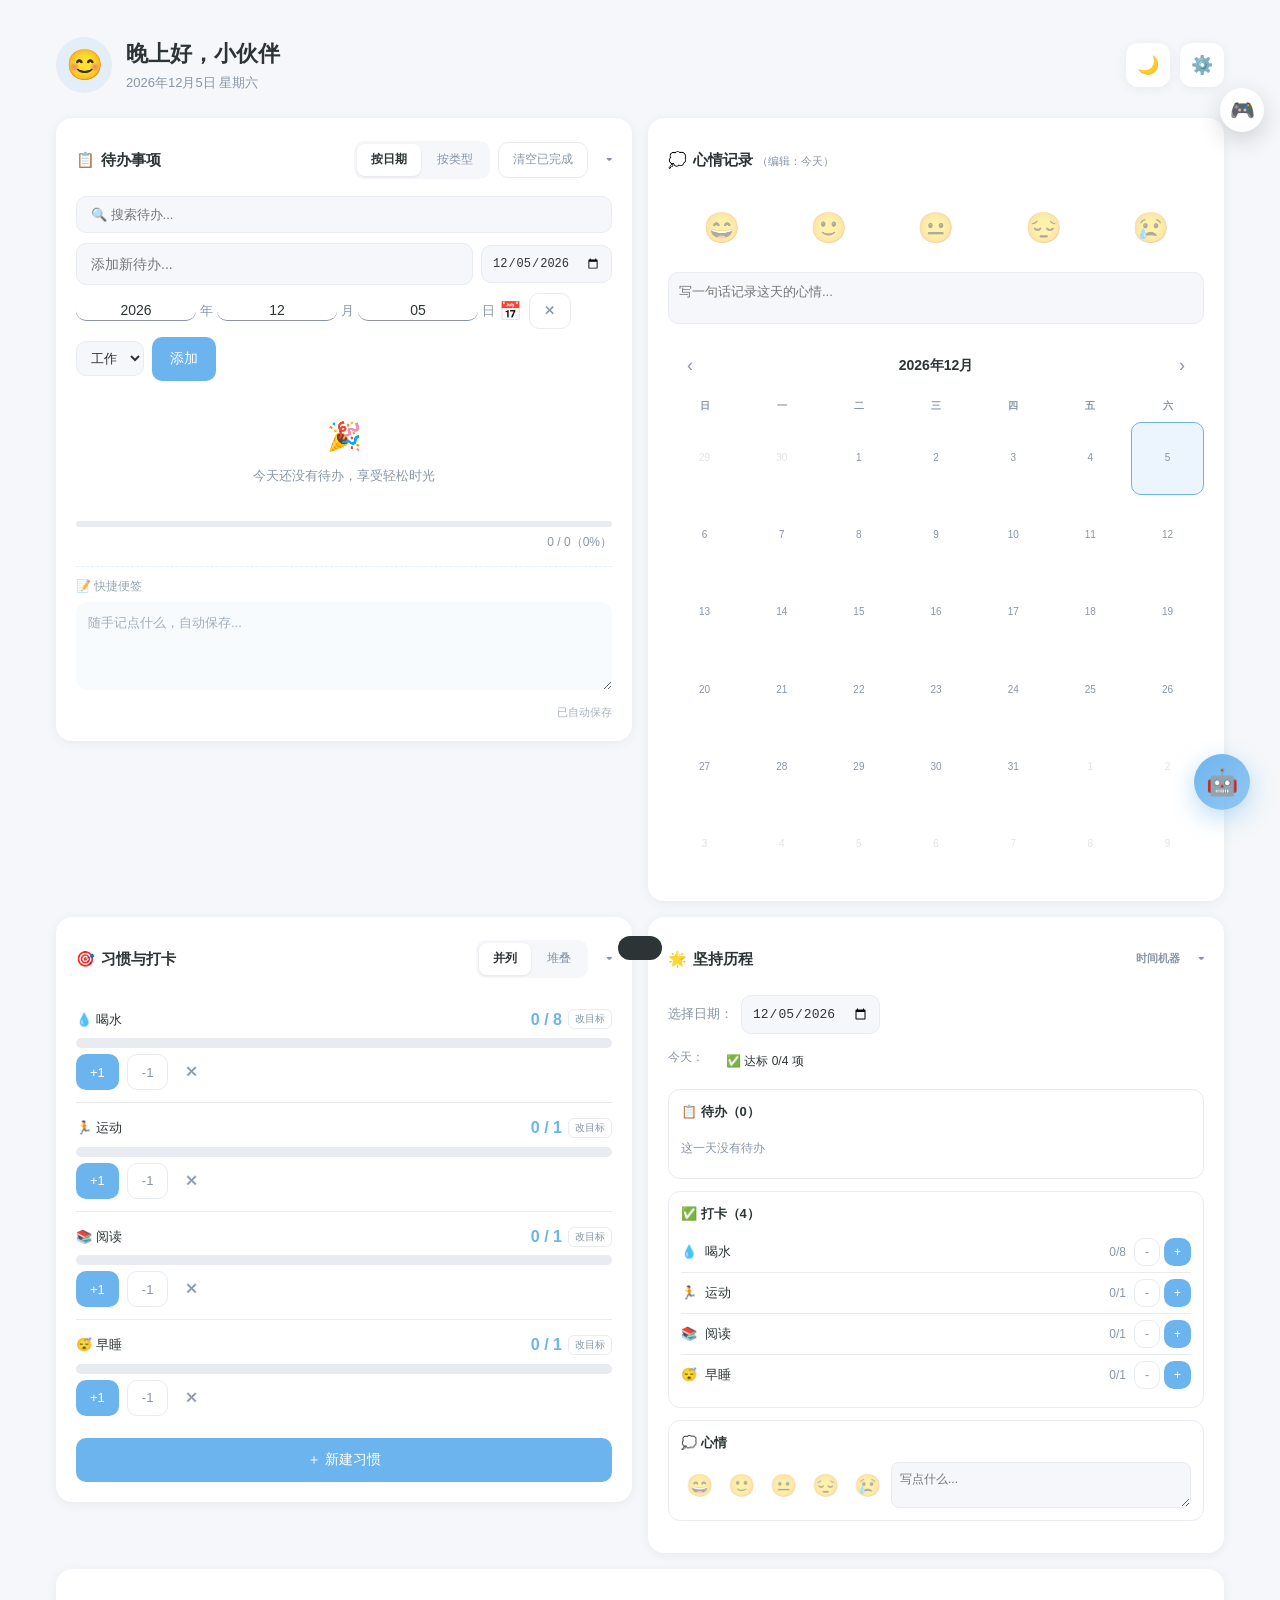
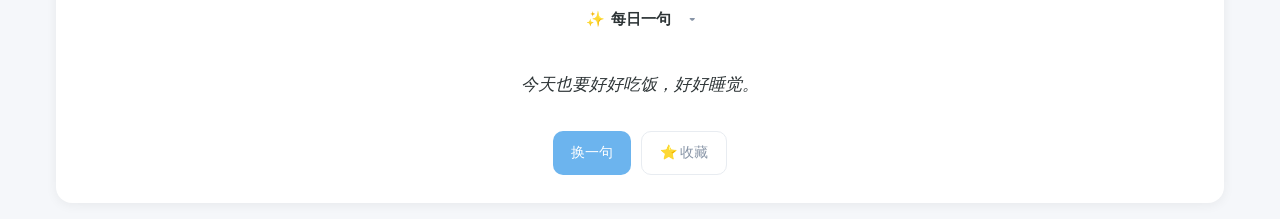
==== index.html @ 4d2afce0 "Add files via upload" ====
<!DOCTYPE html>
<html lang="zh-CN">
<head>
<meta charset="UTF-8">
<meta name="viewport" content="width=device-width, initial-scale=1.0, maximum-scale=1.0, user-scalable=no">
<title>冉星 Novarise</title>
<meta name="description" content="冉星 Novarise - 每天打开一次的生活仪表盘">
<link rel="stylesheet" href="style.css">
</head>
<body>
<div class="container">
  <header class="header">
    <div class="header-left">
      <div class="avatar" id="avatar" title="点击修改头像"></div>
      <div class="greeting">
        <h1 id="greetingText">你好</h1>
        <div class="date" id="dateText"></div>
      </div>
    </div>
    <div class="header-right">
      <button class="icon-btn" id="themeToggle" title="切换深浅色">🌙</button>
      <button class="icon-btn" id="settingsBtn" title="设置">⚙️</button>
    </div>
  </header>

  <main class="grid">

    <!-- ========== 【新增】多游戏数据面板：默认隐藏，选中右侧游戏后显示 ========== -->
    <div id="gameDashboard" style="display:none;grid-column:1/-1;">

    <!-- ============================================================
         【分区 3｜新增】水鱼查分器 Token 绑定卡片
         位置：游戏面板 #gameDashboard 内部顶部、玩家信息卡片之前（同样 grid-column:1/-1）
         存储：localStorage['novarise_df_token']，后端 FastAPI 不存储任何 Token
         ============================================================ -->
    <section class="df-token-card" id="dfTokenCard">
      <div class="df-token-head">
        🔗 绑定水鱼查分器 Token
        <span style="font-size:11px;font-weight:400;color:var(--text-secondary);">（用于获取你的真实舞萌成绩）</span>
      </div>
      <div class="df-token-desc">
        Token 只保存在你本机浏览器，不上传服务器；每次查分由前端通过 <code style="font-size:11px;">Authorization</code> 请求头透传，后端用完即弃。
        获取方式：登录
        <a href="https://www.diving-fish.com/maimaidxprober/" target="_blank" rel="noopener" style="color:var(--primary);text-decoration:none;">水鱼查分器</a>
        玩家页 →「导入 Token」。
      </div>

      <!-- 未绑定状态：输入框 + 保存按钮 -->
      <div class="df-token-row" id="dfTokenUnbound">
        <input type="password" id="dfTokenInput" class="df-token-input"
               placeholder="请输入你的水鱼 Import-Token" autocomplete="off" spellcheck="false">
        <button id="bindTokenBtn" type="button" class="btn">保存绑定</button>
      </div>

      <!-- 已绑定状态：隐藏输入框，只显示状态 + 解绑 -->
      <div class="df-token-status df-token-hidden" id="dfTokenBound">
        <span class="df-token-badge" id="dfTokenBoundText">✅ 已绑定水鱼 Token</span>
        <button id="unbindTokenBtn" type="button" class="btn btn-ghost btn-sm">解绑</button>
      </div>

      <div class="df-token-tip">提示：Import-Token 是水鱼账号级凭证，请勿提交到公开仓库或截图分享。<br>
        若绑定后查分一直提示「网络请求失败 / Failed to fetch」，多为部署平台网关未放行
        <code style="font-size:11px;">X-Import-Token</code> 这个自定义请求头（预检被拒），与本地 Token 无关。</div>
    </section>

    <!-- ============================================================
         【分区 3｜新增】舞立方凭证绑定卡片（dancecube 真实查分）
         位置：#dfTokenCard 正下方，同级排列；类名全部复用 .df-token-*
         存储：localStorage['novarise_dc_token'] / ['novarise_dc_userid']
         后端 FastAPI 不保存任何凭证，请求头透传后即丢弃
         ============================================================ -->
    <section class="df-token-card" id="dcTokenCard" style="display:none;">
      <div class="df-token-head">
        🔗 绑定舞立方凭证
        <span style="font-size:11px;font-weight:400;color:var(--text-secondary);">（用于获取真实舞立方成绩）</span>
      </div>
      <div class="df-token-desc">
        数据仅本地存储，后端不保存任何凭证；每次查分由前端通过
        <code style="font-size:11px;">X-Dancecube-Token</code> /
        <code style="font-size:11px;">X-Dancecube-UserID</code> 请求头透传，用完即弃。
        获取方式：登录
        <a href="https://dancedemo.shenghuayule.com/" target="_blank" rel="noopener" style="color:var(--primary);text-decoration:none;">舞立方</a>
        后从账号页取 Access-Token 与 UserID。
      </div>

      <!-- 未绑定状态：两个输入框 + 保存按钮 -->
      <div class="df-token-row" id="dcTokenUnbound">
        <input type="password" id="dcTokenInput" class="df-token-input"
               placeholder="请输入 Access-Token" autocomplete="off" spellcheck="false">
        <input type="password" id="dcUserIdInput" class="df-token-input"
               placeholder="请输入 UserID" autocomplete="off" spellcheck="false">
        <button id="bindDcBtn" type="button" class="btn">保存绑定</button>
      </div>

      <!-- 已绑定状态：隐藏输入框，只显示状态 + 解绑 -->
      <div class="df-token-status df-token-hidden" id="dcTokenBound">
        <span class="df-token-badge" id="dcTokenBoundText">✅ 已绑定舞立方凭证</span>
        <button id="unbindDcBtn" type="button" class="btn btn-ghost btn-sm">解绑</button>
      </div>

      <div class="df-token-tip">提示：Access-Token 与 UserID 都是舞立方账号级凭证，请勿提交到公开仓库或截图分享。</div>
    </section>

      <!-- 模块1：玩家信息 -->
      <section class="card" id="mod1-player">
        <div class="card-title">
          <span class="card-title-left"><span class="icon">👤</span><span id="gdGameName">玩家信息</span></span>
          <span class="card-title-right" id="gdPlayerTag" style="font-size:11px;color:var(--text-secondary,#666);">未选择游戏</span>
        </div>
        <div class="card-body">
          <div style="display:flex;align-items:center;gap:12px;">
            <div id="gdAvatar" style="width:52px;height:52px;border-radius:50%;background:var(--bg,#f1f3f6);display:flex;align-items:center;justify-content:center;font-size:26px;flex-shrink:0;">🎮</div>
            <div style="flex:1;min-width:0;">
              <div id="gdPlayerName" style="font-size:15px;font-weight:600;color:var(--text,#222);">—</div>
              <div id="gdPlayerSub" style="font-size:12px;color:var(--text-secondary,#666);margin-top:3px;">昵称 · 等级 · 段位</div>
            </div>
          </div>
          <div style="display:flex;gap:8px;margin-top:12px;flex-wrap:wrap;">
            <span id="gdPlayerLevel" style="font-size:12px;padding:4px 10px;border-radius:20px;background:var(--bg,#f1f3f6);color:var(--text-secondary,#666);">等级 —</span>
            <span id="gdPlayerRank" style="font-size:12px;padding:4px 10px;border-radius:20px;background:var(--bg,#f1f3f6);color:var(--text-secondary,#666);">段位 —</span>
          </div>
        </div>
      </section>

      <!-- 模块2：核心数据 -->
      <section class="card" id="mod2-stats">
        <div class="card-title">
          <span class="card-title-left"><span class="icon">📊</span>核心数据</span>
          <span class="card-title-right" style="font-size:11px;color:var(--text-secondary,#666);">实时概览</span>
        </div>
        <div class="card-body">
          <div id="gdStatsGrid" style="display:grid;grid-template-columns:repeat(2,1fr);gap:10px;">
            <div style="padding:10px 12px;border-radius:12px;background:var(--bg,#f1f3f6);">
              <div style="font-size:11px;color:var(--text-secondary,#666);">总场次</div>
              <div class="gd-stat-value" style="font-size:20px;font-weight:700;color:var(--text,#222);margin-top:2px;">—</div>
            </div>
            <div style="padding:10px 12px;border-radius:12px;background:var(--bg,#f1f3f6);">
              <div style="font-size:11px;color:var(--text-secondary,#666);">胜率</div>
              <div class="gd-stat-value" style="font-size:20px;font-weight:700;color:var(--text,#222);margin-top:2px;">—</div>
            </div>
            <div style="padding:10px 12px;border-radius:12px;background:var(--bg,#f1f3f6);">
              <div style="font-size:11px;color:var(--text-secondary,#666);">最高连击</div>
              <div class="gd-stat-value" style="font-size:20px;font-weight:700;color:var(--text,#222);margin-top:2px;">—</div>
            </div>
            <div style="padding:10px 12px;border-radius:12px;background:var(--bg,#f1f3f6);">
              <div style="font-size:11px;color:var(--text-secondary,#666);">平均评分</div>
              <div class="gd-stat-value" style="font-size:20px;font-weight:700;color:var(--text,#222);margin-top:2px;">—</div>
            </div>
          </div>
        </div>
      </section>

      <!-- 模块3：近期战绩 -->
      <section class="card" id="mod3-matches">
        <div class="card-title">
          <span class="card-title-left"><span class="icon">🗂️</span>近期战绩</span>
          <span class="card-title-right" style="font-size:11px;color:var(--text-secondary,#666);">最近 5 场</span>
        </div>
        <div class="card-body">
          <div id="gdMatchesList" style="display:flex;flex-direction:column;gap:8px;">
            <div class="gd-match-row" style="display:flex;align-items:center;justify-content:space-between;padding:8px 10px;border-radius:10px;background:var(--bg,#f1f3f6);font-size:13px;color:var(--text,#222);"><span>—</span><span style="font-size:12px;color:var(--text-secondary,#666);">—</span></div>
            <div class="gd-match-row" style="display:flex;align-items:center;justify-content:space-between;padding:8px 10px;border-radius:10px;background:var(--bg,#f1f3f6);font-size:13px;color:var(--text,#222);"><span>—</span><span style="font-size:12px;color:var(--text-secondary,#666);">—</span></div>
            <div class="gd-match-row" style="display:flex;align-items:center;justify-content:space-between;padding:8px 10px;border-radius:10px;background:var(--bg,#f1f3f6);font-size:13px;color:var(--text,#222);"><span>—</span><span style="font-size:12px;color:var(--text-secondary,#666);">—</span></div>
            <div class="gd-match-row" style="display:flex;align-items:center;justify-content:space-between;padding:8px 10px;border-radius:10px;background:var(--bg,#f1f3f6);font-size:13px;color:var(--text,#222);"><span>—</span><span style="font-size:12px;color:var(--text-secondary,#666);">—</span></div>
            <div class="gd-match-row" style="display:flex;align-items:center;justify-content:space-between;padding:8px 10px;border-radius:10px;background:var(--bg,#f1f3f6);font-size:13px;color:var(--text,#222);"><span>—</span><span style="font-size:12px;color:var(--text-secondary,#666);">—</span></div>
          </div>
        </div>
      </section>

      <!-- 模块4：特色亮点 -->
      <section class="card" id="mod4-highlights">
        <div class="card-title">
          <span class="card-title-left"><span class="icon">✨</span>特色亮点</span>
          <span class="card-title-right" style="font-size:11px;color:var(--text-secondary,#666);">高光时刻</span>
        </div>
        <div class="card-body">
          <div id="gdHighlightsList" style="display:flex;flex-wrap:wrap;gap:8px;">
            <span class="gd-highlight-tag" style="font-size:12px;padding:5px 10px;border-radius:20px;background:rgba(108,180,238,0.16);color:#3d7ea6;">—</span>
            <span class="gd-highlight-tag" style="font-size:12px;padding:5px 10px;border-radius:20px;background:rgba(107,203,119,0.16);color:#3f7d49;">—</span>
            <span class="gd-highlight-tag" style="font-size:12px;padding:5px 10px;border-radius:20px;background:rgba(255,179,71,0.18);color:#9a6b1f;">—</span>
          </div>
          <div style="margin-top:12px;font-size:12px;line-height:1.6;color:var(--text-secondary,#666);">接入数据后，这里展示该游戏的招牌成绩与高光时刻。</div>
        </div>
      </section>

    </div>

    <!-- 待办 -->
    <section class="card" id="card-todo">
      <div class="card-title">
        <span class="card-title-left"><span class="icon">📋</span>待办事项</span>
        <span class="card-title-right">
          <div class="view-tabs" id="todoViewTabs">
            <button class="view-tab active" data-view="date">按日期</button>
            <button class="view-tab" data-view="type">按类型</button>
          </div>
          <button class="btn btn-ghost btn-sm" id="clearDoneBtn">清空已完成</button>
        </span>
      </div>
      <div class="todo-search-row">
        <input type="text" id="todoSearch" placeholder="🔍 搜索待办..." maxlength="30">
      </div>
      <div class="todo-input-row">
        <input type="text" id="todoInput" placeholder="添加新待办..." maxlength="50" enterkeyhint="done">
        <input type="date" id="todoDate" title="选择截止日期（默认今天）">
        <!-- 自定义的模糊日期输入框 -->
        <div class="fuzzy-date-box">
          <input type="text" id="filterYear" maxlength="4" placeholder="____"> 年
          <input type="text" id="filterMonth" maxlength="2" placeholder="__"> 月
          <input type="text" id="filterDay" maxlength="2" placeholder="__"> 日
          <!-- 保留原生日历功能，通过点击图标唤起 -->
          <span id="openCalendarBtn" style="cursor:pointer; font-size:18px;" title="点击选择日历">📅</span>
          <input type="date" id="hiddenDatePicker" style="position:absolute; opacity:0; width:0; height:0;">
        </div>
        <button class="btn btn-ghost btn-sm" id="clearTodoDateBtn" title="清空日期，显示所有">✕</button>
        <select class="todo-type-select" id="todoTypeSelect">
          <option value="工作">工作</option>
          <option value="生活">生活</option>
          <option value="学习">学习</option>
          <option value="其他">其他</option>
        </select>
        <button class="btn" id="addTodoBtn">添加</button>
      </div>
      <div id="todoContainer"></div>
      <div class="todo-progress-bar"><div class="todo-progress-fill" id="todoProgress"></div></div>
      <div class="todo-progress-text" id="todoProgressText">0 / 0</div>

      <!-- 【本轮重构】快捷便签从独立卡片并入待办卡片底部：
           上面一条虚线隔开，配「📝 快捷便签」提示；原来的 card-note 整块已删除 -->
      <div id="todoNoteDivider" style="border-top:1px dashed var(--border,#e3e6ea);margin:14px 0 10px;"></div>
      <div id="todoNoteLabel" style="display:flex;align-items:center;justify-content:space-between;margin-bottom:6px;font-size:12px;color:var(--text-secondary,#777);">
        <span>📝 快捷便签</span>
      </div>
      <textarea class="note-area" id="noteArea" placeholder="随手记点什么，自动保存..." maxlength="500" style="min-height:88px;"></textarea>
      <div class="note-saved" id="noteSaved">已自动保存</div>
    </section>

    <!-- 心情 -->
    <section class="card" id="card-mood">
      <div class="card-title"><span><span class="icon">💭</span>心情记录</span></div>
      <div class="mood-emojis" id="moodEmojis">
        <div class="mood-emoji" data-mood="😄">😄</div>
        <div class="mood-emoji" data-mood="🙂">🙂</div>
        <div class="mood-emoji" data-mood="😐">😐</div>
        <div class="mood-emoji" data-mood="😔">😔</div>
        <div class="mood-emoji" data-mood="😢">😢</div>
      </div>
      <textarea class="mood-note" id="moodNote" placeholder="写一句话记录这天的心情..." rows="2" maxlength="100"></textarea>
      <div class="mood-calendar">
        <div class="cal-header">
          <button class="cal-nav" id="calPrev">‹</button>
          <div class="cal-title" id="calTitle"></div>
          <button class="cal-nav" id="calNext">›</button>
        </div>
        <div class="cal-grid" id="calGrid"></div>
      </div>
    </section>

    <!-- 习惯与打卡（原"每日打卡"，习惯打卡已合并至此） -->
    <section class="card" id="card-checkin">
      <div class="card-title">
        <span class="card-title-left"><span class="icon">🎯</span>习惯与打卡</span>
        <span class="card-title-right">
          <div class="view-tabs" id="checkinViewTabs">
            <button class="view-tab active" data-mode="list">并列</button>
            <button class="view-tab" data-mode="stack">堆叠</button>
          </div>
        </span>
      </div>
      <div class="card-body">
        <div id="checkinContainer"></div>
        <button class="btn" id="openHabitFormBtn" style="width:100%; margin-top:10px;">＋ 新建习惯</button>
      </div>
    </section>

    <!-- 坚持历程（时间机器）
         【本轮重构】从整行(col-full)上移到待办/心情/习惯之后的第 4 格，去掉 col-full，
         让桌面 2 列布局变成 todo|mood / checkin|journey 上下对齐，不再留右下空缺 -->
    <section class="card" id="card-journey">
      <div class="card-title">
        <span class="card-title-left"><span class="icon">🌟</span>坚持历程</span>
        <span class="card-title-right" style="font-size:11px;color:var(--text-secondary)">时间机器</span>
      </div>
      <div class="card-body">
        <!-- 日期选择器 -->
        <div class="journey-date-row">
          <label style="font-size:13px;color:var(--text-secondary)">选择日期：</label>
          <input type="date" id="journeyDate">
        </div>
        <!-- 当日汇总标签 -->
        <div class="journey-summary" id="journeySummary"></div>
        <!-- 当日详情（可编辑） -->
        <div id="journeyDetail"></div>
      </div>
    </section>

    <!-- 每日一句 -->
    <section class="card quote-card col-full" id="card-quote">
      <div class="card-title" style="justify-content:center;"><span><span class="icon">✨</span>每日一句</span></div>
      <div class="quote-text" id="quoteText">点击下方按钮，获取今日能量</div>
      <div class="quote-actions">
        <button class="btn" id="newQuoteBtn">换一句</button>
        <button class="btn btn-ghost" id="favoriteQuoteBtn">⭐ 收藏</button>
      </div>
      <div class="favorites-list" id="favoritesList" style="display:none;">
        <div class="favorites-title">我的收藏</div>
        <div id="favoritesItems"></div>
      </div>
    </section>

    <!-- 【本轮重构】原 card-note（快捷便签）已整块删除：
         便签 textarea 并入上方 card-todo 底部；
         card-journey（坚持历程）已上移，填入原来第 2 行右侧的空位，见上方 checkin 之后 -->
  </main>
</div>

<!-- ========== 【新增】右侧游戏悬浮窗（多级折叠菜单） ========== -->
<!-- 【Bug2 修复】默认收起：面板初始 display:none，由下方 🎮 悬浮球点开 -->
<div id="rightPanel" style="display:none;position:fixed;right:16px;top:88px;width:188px;max-height:74vh;overflow-y:auto;z-index:950;background:var(--card-bg,#fff);border-radius:16px;box-shadow:0 10px 34px rgba(0,0,0,0.16);padding:10px 10px 12px;box-sizing:border-box;">
  <div style="display:flex;align-items:center;justify-content:space-between;padding:2px 2px 8px;">
    <span style="font-size:13px;font-weight:600;color:var(--text,#222);">🎮 游戏面板</span>
    <div style="display:flex;align-items:center;gap:2px;">
      <button id="rpCollapseBtn" type="button" title="收起/展开全部分类" style="background:none;border:none;cursor:pointer;font-size:14px;line-height:1;color:var(--text-secondary,#666);padding:0 4px;">—</button>
      <button id="rpCloseBtn" type="button" title="收起游戏面板" style="background:none;border:none;cursor:pointer;font-size:14px;line-height:1;color:var(--text-secondary,#666);padding:0 4px;">✕</button>
    </div>
  </div>

  <!-- 🎮 悬浮球见面板外侧（#rpOpenBtn），面板隐藏时它才显示 -->

  <!-- 一级分类：音游 -->
  <div class="rp-group">
    <div class="rp-group-head" data-label="🎼 音游" style="display:flex;align-items:center;padding:7px 8px;border-radius:9px;cursor:pointer;font-size:13px;font-weight:600;color:var(--text,#222);user-select:none;">▾ 🎼 音游</div>
    <div class="rp-group-body" style="display:block;">
      <div class="rp-game" data-game="maimai" style="display:flex;align-items:center;gap:6px;padding:7px 8px;margin:4px 0 0 10px;border-radius:9px;cursor:pointer;font-size:13px;color:var(--text,#222);background:transparent;">🎵 舞萌</div>
      <div class="rp-game" data-game="dancecube" style="display:flex;align-items:center;gap:6px;padding:7px 8px;margin:4px 0 0 10px;border-radius:9px;cursor:pointer;font-size:13px;color:var(--text,#222);background:transparent;">🕺 舞立方</div>
    </div>
  </div>

  <!-- 一级分类：MOBA -->
  <div class="rp-group">
    <div class="rp-group-head" data-label="⚔️ MOBA" style="display:flex;align-items:center;padding:7px 8px;border-radius:9px;cursor:pointer;font-size:13px;font-weight:600;color:var(--text,#222);user-select:none;">▾ ⚔️ MOBA</div>
    <div class="rp-group-body" style="display:none;">
      <div class="rp-game" data-game="lol" style="display:flex;align-items:center;gap:6px;padding:7px 8px;margin:4px 0 0 10px;border-radius:9px;cursor:pointer;font-size:13px;color:var(--text,#222);background:transparent;">🏆 LOL</div>
      <div class="rp-game" data-game="hok" style="display:flex;align-items:center;gap:6px;padding:7px 8px;margin:4px 0 0 10px;border-radius:9px;cursor:pointer;font-size:13px;color:var(--text,#222);background:transparent;">👑 王者荣耀</div>
    </div>
  </div>

  <!-- 一级分类：FPS -->
  <div class="rp-group">
    <div class="rp-group-head" data-label="🎯 FPS" style="display:flex;align-items:center;padding:7px 8px;border-radius:9px;cursor:pointer;font-size:13px;font-weight:600;color:var(--text,#222);user-select:none;">▾ 🎯 FPS</div>
    <div class="rp-group-body" style="display:none;">
      <div class="rp-game" data-game="valorant" style="display:flex;align-items:center;gap:6px;padding:7px 8px;margin:4px 0 0 10px;border-radius:9px;cursor:pointer;font-size:13px;color:var(--text,#222);background:transparent;">🔫 瓦罗兰特</div>
    </div>
  </div>

  <div style="margin-top:8px;padding:6px 8px 0;font-size:11px;line-height:1.5;color:var(--text-secondary,#666);border-top:1px solid rgba(0,0,0,0.05);">选择游戏后，顶部数据面板会显示对应内容</div>
</div>

<!-- 【Bug2 修复】游戏面板的入口悬浮球：面板收起时显示，点它展开（两者互斥，不会同时出现） -->
<button id="rpOpenBtn" type="button" title="展开游戏面板" style="display:flex;position:fixed;right:16px;top:88px;z-index:950;width:44px;height:44px;align-items:center;justify-content:center;border:none;border-radius:50%;background:var(--card-bg,#fff);box-shadow:0 8px 24px rgba(0,0,0,0.16);font-size:20px;line-height:1;cursor:pointer;">🎮</button>

<!-- 设置面板 -->
<div class="settings-overlay" id="settingsOverlay">
  <div class="settings-panel">
    <div class="settings-header">
      <h2>⚙️ 设置</h2>
      <button class="settings-close" id="closeSettings">✕</button>
    </div>

    <!-- 昵称 -->
    <div class="setting-row">
      <div><div class="setting-label">昵称</div><div class="setting-desc">显示在问候语中</div></div>
      <div class="setting-control"><input type="text" class="text-input" id="nicknameInput" placeholder="输入昵称" maxlength="10"></div>
    </div>

    <!-- 头像（升级：emoji + 本地上传 + 网络URL） -->
    <div class="setting-row">
      <div>
        <div class="setting-label">头像</div>
        <div class="setting-desc">可选 emoji、上传本地图片或粘贴网络图片链接</div>
      </div>
      <div class="setting-control">
        <!-- 预览 -->
        <div class="avatar-preview-sm" id="avatarPreviewSm"></div>
        <!-- emoji 选择 -->
        <div class="emoji-picker" id="avatarPicker">
          <span class="emoji-option" data-emoji="😊">😊</span>
          <span class="emoji-option" data-emoji="🌟">🌟</span>
          <span class="emoji-option" data-emoji="🐱">🐱</span>
          <span class="emoji-option" data-emoji="🌸">🌸</span>
          <span class="emoji-option" data-emoji="🚀">🚀</span>
          <span class="emoji-option" data-emoji="🌙">🌙</span>
        </div>
        <!-- 上传本地图片 -->
        <button class="upload-btn" id="uploadAvatarBtn">📷 上传本地图片</button>
        <input type="file" id="avatarFileInput" accept="image/*" style="display:none">
        <!-- 网络图片 URL -->
        <input type="text" class="text-input avatar-url-input" id="avatarUrlInput" placeholder="粘贴图片链接（https://...）">
      </div>
    </div>

    <!-- 主题色 -->
    <div class="setting-row">
      <div><div class="setting-label">主题色</div></div>
      <div class="setting-control" id="colorPicker">
        <div class="color-dot active" data-color="#6CB4EE" style="background:#6CB4EE"></div>
        <div class="color-dot" data-color="#6BCB77" style="background:#6BCB77"></div>
        <div class="color-dot" data-color="#FFB347" style="background:#FFB347"></div>
        <div class="color-dot" data-color="#FF6B9D" style="background:#FF6B9D"></div>
        <div class="color-dot" data-color="#9B7EDE" style="background:#9B7EDE"></div>
      </div>
    </div>

    <!-- 深色模式 -->
    <div class="setting-row">
      <div><div class="setting-label">深色模式</div></div>
      <div class="setting-control"><div class="toggle" id="darkModeToggle"></div></div>
    </div>

    <div class="setting-row">
      <div><div class="setting-label">显示模块</div><div class="setting-desc">关闭后将隐藏对应卡片</div></div>
    </div>
    <div class="setting-row"><span class="setting-label">📋 待办</span><div class="toggle on" data-module="todo"></div></div>
    <div class="setting-row"><span class="setting-label">🎯 习惯</span><div class="toggle on" data-module="habit"></div></div>
    <div class="setting-row"><span class="setting-label">💭 心情</span><div class="toggle on" data-module="mood"></div></div>
    <div class="setting-row"><span class="setting-label">✅ 每日打卡</span><div class="toggle on" data-module="checkin"></div></div>
    <div class="setting-row"><span class="setting-label">✨ 每日一句</span><div class="toggle on" data-module="quote"></div></div>
    <div class="setting-row"><span class="setting-label">📝 便签</span><div class="toggle on" data-module="note"></div></div>
    <div class="setting-row"><span class="setting-label">🌟 坚持历程</span><div class="toggle on" data-module="journey"></div></div>

    <div class="settings-actions">
      <button class="btn btn-ghost" id="clearCheckinsBtn">清空所有打卡项</button>
    </div>
    <div class="settings-actions">
      <button class="btn btn-ghost" id="exportBtn">📤 导出数据</button>
      <button class="btn btn-ghost" id="importBtn">📥 导入数据</button>
      <button class="btn btn-danger" id="resetBtn">🔄 恢复默认</button>
    </div>
    <input type="file" id="importFile" accept=".json" style="display:none">
  </div>
</div>
<div class="toast" id="toast"></div>
<!-- app.js 的代码已整段合并到本文件末尾的 script 标签里，不再引用外部文件 -->

<!-- 新建习惯高级弹窗 -->
<div class="modal-mask" id="habitFormMask" style="display:none;position:fixed;inset:0;z-index:1000;background:rgba(0,0,0,0.5);justify-content:center;align-items:center;">
  <div class="modal" id="habitModal" style="width:92%;max-width:420px;background:var(--card-bg,#fff);border-radius:14px;padding:18px;box-shadow:0 8px 32px rgba(0,0,0,0.2);box-sizing:border-box;">
    <div class="modal-header" style="display:flex;justify-content:space-between;align-items:center;margin-bottom:14px;">
      <h3 style="margin:0;font-size:17px;">新建习惯</h3>
      <button class="modal-close" id="hfClose" style="background:none;border:none;font-size:20px;cursor:pointer;line-height:1;">✕</button>
    </div>
    <div class="modal-body">
      <div class="form-row" style="margin-bottom:12px;">
        <label style="display:block;font-size:13px;margin-bottom:4px;color:var(--text-secondary,#666);">习惯名称</label>
        <input type="text" id="hfName" placeholder="如：跑步、阅读" maxlength="20" style="width:100%;box-sizing:border-box;padding:8px 10px;border:1px solid #ddd;border-radius:8px;font-size:14px;">
      </div>
      <div class="form-row" style="margin-bottom:12px;">
        <label style="display:block;font-size:13px;margin-bottom:4px;color:var(--text-secondary,#666);">每日目标</label>
        <input type="text" id="hfTarget" placeholder="如：8（只填数字或短语）" maxlength="10" style="width:100%;box-sizing:border-box;padding:8px 10px;border:1px solid #ddd;border-radius:8px;font-size:14px;">
      </div>
      <div class="form-row" style="margin-bottom:12px;">
        <label style="display:block;font-size:13px;margin-bottom:4px;color:var(--text-secondary,#666);">图标选择</label>
        <div class="habit-icon-picker" id="habitIconPicker" style="display:flex;gap:8px;flex-wrap:wrap;">
          <span class="habit-icon-option" data-e="🏃">🏃</span>
          <span class="habit-icon-option" data-e="📖">📖</span>
          <span class="habit-icon-option" data-e="💧">💧</span>
          <span class="habit-icon-option" data-e="🧘">🧘</span>
          <span class="habit-icon-option" data-e="✍️">✍️</span>
          <span class="habit-icon-option" data-e="💪">💪</span>
          <span class="habit-icon-option" data-e="🎯">🎯</span>
          <span class="habit-icon-option" data-e="🌅">🌅</span>
          <span class="habit-icon-option" data-e="🥗">🥗</span>
          <span class="habit-icon-option" data-e="📈">📈</span>
        </div>
      </div>
      <div class="form-row" style="margin-bottom:12px;">
        <label style="display:block;font-size:13px;margin-bottom:4px;color:var(--text-secondary,#666);">分类</label>
        <select id="hfCategory" style="width:100%;box-sizing:border-box;padding:8px 10px;border:1px solid #ddd;border-radius:8px;font-size:14px;">
          <option value="健康">健康</option>
          <option value="学习">学习</option>
          <option value="工作">工作</option>
          <option value="生活">生活</option>
          <option value="其他">其他</option>
        </select>
      </div>
      <div class="form-row">
        <label style="display:block;font-size:13px;margin-bottom:4px;color:var(--text-secondary,#666);">长期计划天数</label>
        <input type="number" id="hfPlanDays" placeholder="如：90（天）" min="1" style="width:100%;box-sizing:border-box;padding:8px 10px;border:1px solid #ddd;border-radius:8px;font-size:14px;">
      </div>
    </div>
    <div class="modal-footer" style="display:flex;justify-content:flex-end;gap:10px;margin-top:16px;">
      <button class="btn btn-ghost" id="hfCancel">取消</button>
      <button class="btn" id="hfSubmit">创建</button>
    </div>
  </div>
</div>

<!-- 心情详情弹窗 -->
<div class="modal-mask" id="moodDetailModal" style="display:none;position:fixed;inset:0;z-index:1000;background:rgba(0,0,0,0.5);justify-content:center;align-items:center;">
  <div class="modal" style="width:92%;max-width:420px;background:var(--card-bg,#fff);border-radius:14px;padding:18px;box-shadow:0 8px 32px rgba(0,0,0,0.2);box-sizing:border-box;">
    <div class="modal-header" style="display:flex;justify-content:space-between;align-items:center;margin-bottom:14px;">
      <h3 id="mdTitle" style="margin:0;font-size:17px;">心情详情</h3>
      <button class="modal-close" id="mdClose" style="background:none;border:none;font-size:20px;cursor:pointer;line-height:1;">✕</button>
    </div>
    <div id="mdContent" style="font-size:14px;line-height:1.7;color:var(--text-secondary,#333);"></div>
  </div>
</div>

<!-- ========== 【新增】AI 聊天悬浮窗 ========== -->
<div id="aiChatBtn" title="召唤AI助手" style="position:fixed;right:18px;bottom:22px;width:54px;height:54px;border-radius:50%;background:var(--primary,#6CB4EE);color:#fff;display:flex;align-items:center;justify-content:center;font-size:26px;line-height:1;cursor:pointer;box-shadow:0 8px 24px rgba(0,0,0,0.25);z-index:1000;user-select:none;">🤖</div>

<div id="aiChatPanel" style="display:none;position:fixed;right:18px;bottom:88px;width:330px;max-width:calc(100vw - 24px);height:460px;max-height:68vh;background:var(--card-bg,#fff);border-radius:18px;box-shadow:0 16px 48px rgba(0,0,0,0.22);z-index:1001;flex-direction:column;overflow:hidden;box-sizing:border-box;">
  <!-- 头部：标题 + 设置 + 关闭，第二行为【新增】模型选择器 -->
  <div style="padding:10px 12px 8px;border-bottom:1px solid rgba(0,0,0,0.06);">
    <div style="display:flex;align-items:center;justify-content:space-between;gap:6px;">
      <span style="font-size:15px;font-weight:600;color:var(--text,#222);white-space:nowrap;">🤖 冉星AI</span>
      <div style="display:flex;align-items:center;gap:2px;">
        <!-- 【新增】模型设置入口：填写聚合平台 API Key -->
        <button id="aiSettingsBtn" type="button" title="模型设置（API Key）" style="background:none;border:none;cursor:pointer;font-size:14px;line-height:1;color:var(--text-secondary,#666);padding:3px 5px;border-radius:6px;">⚙️</button>
        <button id="closeAiChat" type="button" title="关闭" style="background:none;border:none;cursor:pointer;font-size:16px;line-height:1;color:var(--text-secondary,#666);padding:3px 5px;">✕</button>
      </div>
    </div>
    <!-- 【新增】模型选择器：option 的 value 即模型 ID，change 时写入 localStorage -->
    <div style="display:flex;align-items:center;gap:6px;margin-top:8px;">
      <select id="aiModelSelect" title="选择对话模型" style="flex:1;min-width:0;padding:6px 8px;border:1px solid #e3e6ea;border-radius:8px;font-size:12px;background:var(--card-bg,#fff);color:var(--text,#222);outline:none;cursor:pointer;">
        <option value="zhipu">智谱 (GLM-4-Flash · 需代理)</option>
        <option value="doubao">豆包 (Seed-2.1-pro)</option>
        <option value="modelscope">魔搭 (Qwen3.5-27B)</option>
        <option value="dashscope">阿里云百炼 (qwen3.8-flash)</option>
        <!-- 以后加模型：在这里加一条 option，value 必须与 app.js 里 AI_PROVIDERS 的键名一致 -->
      </select>
      <!-- 配置状态灯：绿点表示已保存 API Key -->
      <span id="aiKeyDot" title="未配置 API Key" style="width:8px;height:8px;border-radius:50%;background:#ccc;flex-shrink:0;"></span>
    </div>
  </div>
  <!-- 消息列表 -->
  <div id="aiChatMessages" style="flex:1;overflow-y:auto;padding:12px;display:flex;flex-direction:column;gap:8px;">
    <div class="ai-msg ai-msg-ai" style="max-width:86%;padding:8px 11px;border-radius:12px;font-size:13px;line-height:1.55;align-self:flex-start;background:var(--bg,#f1f3f6);color:var(--text,#222);">你好，我是冉星AI 👋 有什么可以帮你？</div>
  </div>
  <!-- ========== 【新增】模型设置浮层：粘贴聚合平台 API Key（覆盖在面板内部） ========== -->
  <div id="aiSettingsPanel" style="display:none;position:absolute;inset:0;background:rgba(20,24,30,0.38);z-index:1002;justify-content:center;align-items:center;padding:14px;box-sizing:border-box;">
    <div style="width:100%;background:var(--card-bg,#fff);border-radius:14px;box-shadow:0 12px 32px rgba(0,0,0,0.22);padding:14px;box-sizing:border-box;">
      <div style="display:flex;align-items:center;justify-content:space-between;margin-bottom:10px;">
        <span style="font-size:14px;font-weight:600;color:var(--text,#222);">⚙️ 模型设置</span>
        <button id="aiSettingsClose" type="button" title="关闭" style="background:none;border:none;cursor:pointer;font-size:16px;line-height:1;color:var(--text-secondary,#666);padding:2px 4px;">✕</button>
      </div>
      <div style="font-size:11px;line-height:1.6;color:var(--text-secondary,#666);margin-bottom:8px;">粘贴聚合平台 API Key（如 OpenRouter）。Key 仅保存在本机浏览器 localStorage，不会上传到任何服务器。</div>
      <input id="aiApiKeyInput" type="password" placeholder="sk-or-v1-..." autocomplete="off" style="width:100%;box-sizing:border-box;padding:9px 10px;border:1px solid #e3e6ea;border-radius:8px;font-size:12px;outline:none;background:var(--card-bg,#fff);color:var(--text,#222);margin-bottom:10px;">
      <div id="aiKeyHint" style="font-size:11px;line-height:1.5;color:var(--text-secondary,#666);margin-bottom:10px;">尚未配置</div>
      <div style="display:flex;gap:8px;justify-content:flex-end;">
        <button id="aiKeyClear" type="button" class="btn btn-ghost btn-sm">清除</button>
        <button id="aiKeySave" type="button" class="btn btn-sm">保存</button>
      </div>
    </div>
  </div>
  <!-- 底部输入区 -->
  <div style="display:flex;align-items:center;gap:8px;padding:10px 12px;border-top:1px solid rgba(0,0,0,0.06);">
    <textarea id="aiChatInput" rows="1" placeholder="和冉星AI聊聊..." maxlength="200" style="flex:1;min-width:0;padding:9px 12px;border:1px solid #e3e6ea;border-radius:10px;font-size:13px;outline:none;box-sizing:border-box;background:var(--card-bg,#fff);color:var(--text,#222);resize:none;max-height:100px;overflow-y:auto;line-height:1.5;font-family:inherit;"></textarea>
    <button id="aiChatSend" type="button" class="btn" style="padding:9px 14px;white-space:nowrap;">发送</button>
  </div>
</div>
<script src="game.js"></script>
<script src="ai.js"></script>
<script src="app.js"></script>
</body>
</html>
---- style.css ----
/* ============================================================
   【分区索引｜CSS】整个文件只保留一个样式标签，原有规则一行未改。
     ① 全局基础样式（变量 / 主题 / 基础排版）
     ② 头部导航样式（.header / .avatar / .greeting）
     ③ 游戏面板样式（.gd-* / .rp-* / .card）
     ④ 待办 / 习惯 / 心情 / 便签等业务模块样式
     ⑤ 【本次新增】水鱼 Token 绑定卡片样式（.df-token-*，写在本样式表末尾）
   ============================================================ */
/* ========== CSS 变量与主题 ========== */
:root {
  --primary: #6CB4EE;
  --primary-light: rgba(108, 180, 238, 0.15);
  --primary-rgb: 108, 180, 238;
  --bg: #F5F7FA;
  --card-bg: #FFFFFF;
  --text: #2D3436;
  --text-secondary: #8895A7;
  --border: #E8ECF1;
  --shadow: 0 2px 12px rgba(0,0,0,0.06);
  --shadow-hover: 0 4px 20px rgba(0,0,0,0.1);
  --radius: 16px;
  --success: #6BCB77;
  --warning: #FFB347;
  --danger: #FF6B6B;
}
[data-theme="dark"] {
  --primary: #5A9FD4;
  --primary-light: rgba(90, 159, 212, 0.2);
  --primary-rgb: 90, 159, 212;
  --bg: #1A1D23;
  --card-bg: #252A32;
  --text: #E4E7EB;
  --text-secondary: #8A94A6;
  --border: #353C47;
  --shadow: 0 2px 12px rgba(0,0,0,0.3);
  --shadow-hover: 0 4px 20px rgba(0,0,0,0.4);
}
* { margin: 0; padding: 0; box-sizing: border-box; -webkit-tap-highlight-color: transparent; }
html, body { height: 100%; }
body {
  font-family: -apple-system, BlinkMacSystemFont, "Segoe UI", "PingFang SC", "Hiragino Sans GB", "Microsoft YaHei", sans-serif;
  background: var(--bg); color: var(--text); line-height: 1.6;
  transition: background 0.3s, color 0.3s; padding-bottom: 40px;
  /* 11.12 修正：全局防横向溢出 —— iOS 微信内置浏览器一旦发现元素超出视口，
     会把整页 shrink-to-fit 缩小（两侧大留白、内容被挤压），必须从根上切断。 */
  overflow-x: hidden;
  width: 100%;
  max-width: 100vw;
}
.container { max-width: 1200px; margin: 0 auto; padding: 16px; }

/* 顶部 */
.header { display: flex; align-items: center; justify-content: space-between; padding: 20px 0 24px; flex-wrap: wrap; gap: 12px; }
.header-left { display: flex; align-items: center; gap: 14px; }
.avatar {
  width: 56px; height: 56px; border-radius: 50%;
  background: var(--primary-light);
  display: flex; align-items: center; justify-content: center;
  font-size: 30px; cursor: pointer; transition: transform 0.2s; flex-shrink: 0;
  overflow: hidden;
}
.avatar:hover { transform: scale(1.05); }
.avatar img { width: 100%; height: 100%; object-fit: cover; border-radius: 50%; }
.greeting h1 { font-size: 22px; font-weight: 600; }
.greeting .date { font-size: 13px; color: var(--text-secondary); margin-top: 2px; }
.header-right { display: flex; gap: 10px; }

/* 卡片 */
.card {
  background: var(--card-bg); border-radius: var(--radius);
  padding: 20px; margin-bottom: 16px; box-shadow: var(--shadow);
  transition: box-shadow 0.3s, background 0.3s;
}
.card:hover { box-shadow: var(--shadow-hover); }
/* 折叠卡片：details/summary 样式 */
.card > details { width: 100%; }
.card > details > summary {
  list-style: none; cursor: pointer; display: flex;
  align-items: center; justify-content: space-between; flex-wrap: wrap; gap: 8px;
  font-size: 15px; font-weight: 600; min-height: 30px;
  user-select: none; -webkit-user-select: none;
}
.card > details > summary::-webkit-details-marker { display: none; }
.card > details > summary .summary-left { display: flex; align-items: center; }
.card > details > summary .summary-right { display: flex; align-items: center; gap: 8px; flex-wrap: wrap; }
.card > details > summary .fold-arrow {
  display: inline-block; margin-left: 8px; font-size: 11px;
  color: var(--text-secondary); transition: transform 0.25s;
}
.card > details[open] > summary .fold-arrow { transform: rotate(90deg); }
.card > details > summary:hover { opacity: 0.85; }
.card > details > .details-body { margin-top: 14px; }
.card-title {
  font-size: 15px; font-weight: 600; margin-bottom: 14px;
  display: flex; align-items: center; justify-content: space-between; flex-wrap: wrap; gap: 8px;
}
.card-title .icon { margin-right: 6px; }
.card-title-left { display: flex; align-items: center; }
.card-title-right { display: flex; align-items: center; gap: 8px; flex-wrap: wrap; }

/* ========== 全局卡片折叠（JS 动态包裹） ========== */
/* 动态生成的 body 容器 */
.card-body { margin-top: 4px; }
/* 标题行作为可点击折叠区，高度≥44px 方便移动端 */
.card > .card-title,
.card > .card-header {
  cursor: pointer;
  min-height: 44px;
  display: flex; align-items: center; justify-content: space-between;
  flex-wrap: wrap; gap: 8px;
  user-select: none; -webkit-user-select: none;
}
/* 标题右侧动态箭头 */
.card-fold-arrow {
  display: inline-block; margin-left: 10px; font-size: 12px;
  color: var(--text-secondary); transition: transform 0.25s ease;
}
/* 折叠态：body 隐藏，箭头横向 */
.card.collapsed .card-body { display: none; }
.card.collapsed .card-fold-arrow { transform: rotate(-90deg); }
/* 给标题 hover 一点反馈 */
.card > .card-title:hover .card-fold-arrow,
.card > .card-header:hover .card-fold-arrow { color: var(--primary); }

/* 网格 */
.grid { display: grid; grid-template-columns: 1fr; gap: 0; }
@media (min-width: 768px) {
  /* 【Bug1 修复】宽屏强制每列最小 380px，稳定排成 2x2，
     align-items:start 让每张卡片按自身内容高度排列，不被同排最高卡片拉伸 */
  .grid {
    grid-template-columns: repeat(auto-fit, minmax(380px, 1fr));
    align-items: start;
    gap: 16px;
  }
  .grid .card { margin-bottom: 0; }
  .col-full { grid-column: 1 / -1; }
}

/* 按钮 */
.btn {
  border: none; border-radius: 10px; padding: 12px 18px; font-size: 14px;
  cursor: pointer; transition: all 0.2s; background: var(--primary);
  color: white; font-weight: 500; min-height: 44px;
  display: inline-flex; align-items: center; justify-content: center;
  user-select: none; -webkit-user-select: none; touch-action: manipulation;
}
.btn:active { transform: scale(0.96); opacity: 0.85; }
.btn-sm { padding: 8px 14px; font-size: 12px; min-height: 36px; }
.btn-ghost { background: transparent; color: var(--text-secondary); border: 1px solid var(--border); }
.btn-ghost:active { background: var(--primary-light); }
.btn-danger { background: var(--danger); }
.icon-btn {
  width: 44px; height: 44px; border-radius: 12px; border: none;
  background: var(--card-bg); box-shadow: var(--shadow); cursor: pointer;
  font-size: 18px; display: flex; align-items: center; justify-content: center;
  transition: transform 0.2s; flex-shrink: 0; touch-action: manipulation;
}
.icon-btn:active { transform: scale(0.92); }

/* 视图切换 tab */
.view-tabs { display: inline-flex; background: var(--bg); border-radius: 10px; padding: 3px; gap: 2px; }
/* 【Bug3 修复】卡片折叠后，标题栏里的「按日期/按类型」「并列/堆叠」按钮不应再露在外面 */
.card.collapsed .view-tabs { display: none !important; }
.view-tab {
  padding: 6px 14px; font-size: 12px; border-radius: 8px; cursor: pointer;
  color: var(--text-secondary); border: none; background: transparent;
  transition: all 0.2s; white-space: nowrap; min-height: 32px;
  display: inline-flex; align-items: center;
}
.view-tab.active { background: var(--card-bg); color: var(--text); font-weight: 600; box-shadow: 0 1px 3px rgba(0,0,0,0.08); }

/* ========== 待办 ========== */
.todo-search-row { margin-bottom: 10px; }
.todo-search-row input {
  width: 100%; border: 1px solid var(--border); border-radius: 10px;
  padding: 10px 14px; font-size: 13px; background: var(--bg); color: var(--text); outline: none;
}
.todo-search-row input:focus { border-color: var(--primary); }
.todo-input-row { display: flex; gap: 8px; margin-bottom: 10px; flex-wrap: wrap; align-items: center; }
.todo-input-row input[type="text"] {
  flex: 1; min-width: 120px; border: 1px solid var(--border); border-radius: 10px;
  padding: 12px 14px; font-size: 14px; background: var(--bg); color: var(--text); outline: none;
}
.todo-input-row input[type="date"] {
  border: 1px solid var(--border); border-radius: 10px; padding: 10px;
  font-size: 12px; background: var(--bg); color: var(--text); outline: none; color-scheme: light;
}
[data-theme="dark"] .todo-input-row input[type="date"] { color-scheme: dark; }
.todo-type-select {
  border: 1px solid var(--border); border-radius: 10px; padding: 8px 10px;
  font-size: 13px; background: var(--bg); color: var(--text); outline: none; cursor: pointer;
}
.todo-group { border: 1px solid var(--border); border-radius: 12px; margin-bottom: 10px; overflow: hidden; }
.todo-group-header {
  display: flex; align-items: center; justify-content: space-between;
  padding: 12px 14px; background: var(--bg); cursor: pointer; min-height: 44px;
  user-select: none; transition: background 0.2s;
}
.todo-group-header:active { background: var(--primary-light); }
.todo-group-title { font-size: 13px; font-weight: 600; display: flex; align-items: center; gap: 6px; }
.todo-group-meta { font-size: 11px; color: var(--text-secondary); display: flex; align-items: center; gap: 8px; }
.todo-group-badge { background: var(--primary-light); color: var(--primary); padding: 2px 8px; border-radius: 10px; font-weight: 600; }
.todo-group-body { max-height: 0; overflow: hidden; transition: max-height 0.3s ease; }
.todo-group.expanded .todo-group-body { max-height: 1500px; }
.todo-subgroup { padding: 8px 14px; }
.todo-subgroup-title { font-size: 11px; color: var(--text-secondary); padding: 6px 0 4px; font-weight: 600; }
.todo-item { display: flex; align-items: center; padding: 10px 0; border-bottom: 1px solid var(--border); gap: 10px; }
.todo-item:last-child { border-bottom: none; }
.todo-checkbox {
  width: 24px; height: 24px; border: 2px solid var(--border); border-radius: 7px;
  cursor: pointer; display: flex; align-items: center; justify-content: center;
  flex-shrink: 0; transition: all 0.2s; background: var(--card-bg); touch-action: manipulation;
}
.todo-checkbox.checked { background: var(--success); border-color: var(--success); }
.todo-checkbox.checked::after { content: '✓'; color: white; font-size: 14px; font-weight: bold; }
.todo-text { flex: 1; font-size: 14px; word-break: break-all; }
.todo-text.done { text-decoration: line-through; color: var(--text-secondary); }
.todo-date-tag { font-size: 10px; color: var(--text-secondary); flex-shrink: 0; }
.todo-del {
  background: none; border: none; color: var(--text-secondary); cursor: pointer;
  font-size: 16px; padding: 8px; flex-shrink: 0; min-width: 32px; min-height: 32px;
}
.todo-del:active { color: var(--danger); }
.todo-progress-bar { height: 6px; background: var(--border); border-radius: 3px; overflow: hidden; margin-top: 10px; }
.todo-progress-fill { height: 100%; background: var(--primary); border-radius: 3px; transition: width 0.4s; }
.todo-progress-text { font-size: 12px; color: var(--text-secondary); margin-top: 6px; text-align: right; }
.search-result-item { display: flex; align-items: center; padding: 10px 0; border-bottom: 1px solid var(--border); gap: 10px; }
.search-result-item:last-child { border-bottom: none; }

/* ========== 打卡 ========== */
.habit-list { display: flex; flex-direction: column; gap: 10px; }
.habit-item {
  display: flex; align-items: center; padding: 12px; border-radius: 12px;
  background: var(--bg); transition: all 0.2s; cursor: pointer; gap: 8px;
}
.habit-item:active { transform: scale(0.98); }
.habit-item.done { background: var(--primary-light); }
.habit-emoji { font-size: 24px; margin-right: 4px; }
.habit-info { flex: 1; min-width: 0; }
.habit-name { font-size: 14px; font-weight: 500; }
.habit-streak { font-size: 12px; color: var(--warning); margin-top: 2px; }
.habit-progress-mini { font-size: 11px; color: var(--text-secondary); margin-top: 2px; }
.habit-check {
  width: 30px; height: 30px; border-radius: 50%; border: 2px solid var(--border);
  display: flex; align-items: center; justify-content: center; font-size: 14px;
  transition: all 0.2s; flex-shrink: 0;
}
.habit-item.done .habit-check { background: var(--success); border-color: var(--success); color: white; }
.habit-delete {
  background: none; border: none; color: var(--text-secondary); cursor: pointer;
  font-size: 14px; padding: 8px; flex-shrink: 0; min-width: 32px; min-height: 32px;
}
.habit-delete:active { color: var(--danger); }
.habit-add-row { display: flex; gap: 8px; margin-top: 12px; }
.habit-add-row input {
  flex: 1; border: 1px solid var(--border); border-radius: 10px; padding: 10px 12px;
  font-size: 13px; background: var(--bg); color: var(--text); outline: none; min-width: 0;
}
.habit-add-row input:focus { border-color: var(--primary); }

.checkin-item { padding: 12px 0; border-bottom: 1px solid var(--border); }
.checkin-item:last-child { border-bottom: none; }
.checkin-item-header { display: flex; align-items: center; justify-content: space-between; margin-bottom: 6px; gap: 8px; }
/* 【本轮】名称防溢出：块级 + 单行省略。原先 display:flex 时匿名文本不会截断，长名字会把卡片撑破 */
.checkin-item-name {
  font-size: 13px; font-weight: 500; flex: 1; min-width: 0;
  display: block;
  overflow: hidden;
  text-overflow: ellipsis;
  white-space: nowrap;
  line-height: 1.5;
}
/* 右侧「3 / 8」+「改目标」整体不压缩、不换行，给中间名称让出空间 */
.checkin-item-header > span:last-child {
  display: inline-flex; align-items: center; gap: 6px;
  flex-shrink: 0; white-space: nowrap;
}
.checkin-item-count {
  font-size: 16px; font-weight: 700; color: var(--primary); cursor: pointer;
  flex-shrink: 0; white-space: nowrap;
}
.checkin-target-btn {
  background: none; border: 1px solid var(--border); border-radius: 6px;
  font-size: 10px; color: var(--text-secondary); padding: 2px 6px; cursor: pointer;
  flex-shrink: 0; white-space: nowrap;
}
.water-bar { height: 10px; background: var(--border); border-radius: 5px; overflow: hidden; margin: 6px 0; }
.water-fill {
  height: 100%; background: linear-gradient(90deg, var(--primary), rgba(var(--primary-rgb), 0.6));
  border-radius: 5px; transition: width 0.4s;
}
.checkin-controls { display: flex; gap: 8px; margin-top: 4px; align-items: center; flex-wrap: wrap; }
.checkin-controls .btn { padding: 8px 14px; min-height: 36px; font-size: 13px; }
.checkin-remove {
  background: none; border: none; color: var(--text-secondary); cursor: pointer;
  font-size: 14px; padding: 6px; min-width: 32px; min-height: 32px;
}
.water-summary { text-align: center; padding: 10px 0; }
.water-summary-count { font-size: 36px; font-weight: 700; color: var(--primary); }
.water-summary-target { font-size: 13px; color: var(--text-secondary); }
.checkin-tags { display: flex; flex-wrap: wrap; gap: 6px; justify-content: center; margin-top: 10px; }
.checkin-tag {
  font-size: 11px; padding: 6px 12px; border-radius: 12px;
  background: var(--primary-light); color: var(--primary);
  cursor: pointer; transition: transform 0.2s;
  /* 【本轮】堆叠模式下的标签同样防溢出：超长名称省略，不撑破卡片 */
  display: inline-block;
  max-width: 100%;
  box-sizing: border-box;
  overflow: hidden;
  text-overflow: ellipsis;
  white-space: nowrap;
  vertical-align: middle;
}
.checkin-tag:active { transform: scale(0.95); }
.checkin-tag.done { background: var(--success); color: white; }

/* ========== 心情月历 ========== */
.mood-emojis { display: flex; justify-content: space-around; margin: 12px 0; }
.mood-emoji {
  font-size: 30px; cursor: pointer; padding: 8px; border-radius: 12px;
  transition: all 0.2s; opacity: 0.4; min-width: 48px; min-height: 48px;
  display: flex; align-items: center; justify-content: center;
}
.mood-emoji.selected { opacity: 1; background: var(--primary-light); transform: scale(1.1); }
.mood-note {
  width: 100%; border: 1px solid var(--border); border-radius: 10px; padding: 10px;
  font-size: 13px; background: var(--bg); color: var(--text); outline: none;
  resize: none; font-family: inherit;
}
.mood-note:focus { border-color: var(--primary); }
.mood-calendar { margin-top: 16px; }
.cal-header { display: flex; align-items: center; justify-content: space-between; margin-bottom: 10px; }
.cal-title { font-size: 14px; font-weight: 600; }
.cal-nav {
  background: none; border: none; font-size: 18px; cursor: pointer;
  color: var(--text-secondary); padding: 6px 12px; border-radius: 8px;
  min-width: 44px; min-height: 36px;
}
.cal-nav:active { background: var(--primary-light); }
.cal-grid { display: grid; grid-template-columns: repeat(7, 1fr); gap: 4px; }
.cal-weekday { text-align: center; font-size: 10px; color: var(--text-secondary); padding: 4px 0; font-weight: 600; }
.cal-day {
  aspect-ratio: 1; display: flex; flex-direction: column; align-items: center; justify-content: center;
  font-size: 12px; border-radius: 10px; cursor: pointer; transition: all 0.2s;
  position: relative; min-height: 36px;
}
.cal-day:active { background: var(--primary-light); }
.cal-day.other-month { opacity: 0.25; }
.cal-day.today { border: 1.5px solid var(--primary); }
.cal-day.selected { background: var(--primary-light); }
.cal-day.has-mood { font-weight: 600; }
.cal-day .mood-emoji-small { font-size: 16px; line-height: 1; }
.cal-day .day-num { font-size: 10px; color: var(--text-secondary); }

/* ========== 每日一句 ========== */
.quote-card { text-align: center; padding: 28px 20px; }
.quote-text {
  font-size: 17px; line-height: 1.8; color: var(--text); font-style: italic;
  margin-bottom: 16px; min-height: 60px; display: flex; align-items: center; justify-content: center;
}
.quote-actions { display: flex; justify-content: center; gap: 10px; flex-wrap: wrap; }
.favorites-list { margin-top: 16px; text-align: left; border-top: 1px solid var(--border); padding-top: 12px; }
.favorites-title { font-size: 12px; color: var(--text-secondary); margin-bottom: 8px; font-weight: 600; }
.favorite-item {
  display: flex; align-items: flex-start; justify-content: space-between; gap: 8px;
  padding: 8px 0; border-bottom: 1px solid var(--border); font-size: 13px;
}
.favorite-item:last-child { border-bottom: none; }
.favorite-text { flex: 1; font-style: italic; }
.favorite-date { font-size: 10px; color: var(--text-secondary); margin-top: 2px; white-space: nowrap; }
.favorite-del {
  background: none; border: none; color: var(--text-secondary); cursor: pointer;
  font-size: 14px; padding: 4px; min-width: 32px; min-height: 32px;
}
.favorite-del:active { color: var(--danger); }

/* 便签 */
.note-area {
  width: 100%; min-height: 120px; border: 1px solid var(--border); border-radius: 10px;
  padding: 12px; font-size: 14px; background: var(--bg); color: var(--text);
  outline: none; resize: vertical; font-family: inherit; line-height: 1.7;
}
.note-area:focus { border-color: var(--primary); }
.note-saved { font-size: 11px; color: var(--text-secondary); text-align: right; margin-top: 6px; }

/* ==================================================================
   ========== 【本轮】待办卡内嵌便签：浅底、无边框 ==========
   index.html 里便签已从独立卡片并入 card-todo 底部，
   这里把它的边框拿掉、换成浅色底，和上方待办列表融成一块。
   ================================================================== */
#card-todo .note-area {
  min-height: 84px;
  padding: 10px 12px;
  background: rgba(var(--primary-rgb), 0.055);   /* 浅色底 */
  border: none;                                  /* 无边框 */
  border-radius: 12px;
  font-size: 13px;
  line-height: 1.7;
  transition: background 0.18s ease;
}
#card-todo .note-area:focus {
  background: rgba(var(--primary-rgb), 0.085);
  border-color: transparent;
  outline: none;
}
#card-todo .note-area::placeholder { color: var(--text-secondary); opacity: 0.75; }
#card-todo .note-saved { font-size: 11px; opacity: 0.7; }

/* 分隔线与「📝 快捷便签」小标题同样调淡（内联样式需 !important 才盖得住） */
#todoNoteDivider { border-top-color: rgba(var(--primary-rgb), 0.2) !important; }
#todoNoteLabel { opacity: 0.85; }

/* 深色主题：浅底换成主题色低透明度 */
[data-theme="dark"] #card-todo .note-area { background: rgba(var(--primary-rgb), 0.12); }
[data-theme="dark"] #card-todo .note-area:focus { background: rgba(var(--primary-rgb), 0.17); }

/* ========== 坚持历程（时间机器） ========== */
.journey-date-row {
  display: flex; align-items: center; gap: 8px; margin-bottom: 14px; flex-wrap: wrap;
}
.journey-date-row input[type="date"] {
  border: 1px solid var(--border); border-radius: 10px; padding: 10px;
  font-size: 13px; background: var(--bg); color: var(--text); outline: none; color-scheme: light;
}
[data-theme="dark"] .journey-date-row input[type="date"] { color-scheme: dark; }
.journey-summary {
  display: flex; flex-wrap: wrap; gap: 6px; margin-bottom: 14px;
}
.journey-summary .journey-stat { font-size: 12px; padding: 4px 10px; }
.journey-detail-section {
  border: 1px solid var(--border); border-radius: 12px; padding: 12px; margin-bottom: 12px;
}
.journey-detail-title {
  font-size: 13px; font-weight: 600; margin-bottom: 8px;
  display: flex; align-items: center; gap: 6px;
}
.journey-detail-empty { font-size: 12px; color: var(--text-secondary); padding: 8px 0; }
.journey-detail-item {
  display: flex; align-items: center; gap: 8px; padding: 6px 0;
  font-size: 13px; border-bottom: 1px solid var(--border);
}
.journey-detail-item:last-child { border-bottom: none; }
.journey-detail-item .todo-checkbox { width: 20px; height: 20px; }
.journey-detail-item .checkin-mini-controls {
  margin-left: auto; display: flex; gap: 4px; align-items: center;
}
.journey-detail-item .checkin-mini-controls .btn {
  min-height: 28px; padding: 2px 10px; font-size: 12px;
}
.journey-mood-editor {
  display: flex; gap: 6px; align-items: center; flex-wrap: wrap; margin-top: 6px;
}
.journey-mood-editor .mood-emoji {
  font-size: 22px; min-width: 36px; min-height: 36px; padding: 4px;
}
.journey-mood-editor textarea {
  flex: 1; min-width: 150px; border: 1px solid var(--border); border-radius: 8px;
  padding: 8px; font-size: 12px; background: var(--bg); color: var(--text);
  outline: none; resize: vertical; font-family: inherit;
}

/* 空状态 */
.empty-state { text-align: center; padding: 24px 0; color: var(--text-secondary); font-size: 13px; }
.empty-state .emoji { font-size: 28px; display: block; margin-bottom: 6px; }

/* ========== 设置面板 ========== */
.settings-overlay {
  position: fixed; inset: 0; background: rgba(0,0,0,0.4); z-index: 100;
  display: none; align-items: flex-end; justify-content: center;
}
.settings-overlay.open { display: flex; }
.settings-panel {
  background: var(--card-bg); width: 100%; max-width: 500px; max-height: 85vh;
  border-radius: 20px 20px 0 0; padding: 24px; overflow-y: auto; animation: slideUp 0.3s ease;
}
@media (min-width: 768px) {
  .settings-overlay { align-items: center; }
  .settings-panel { border-radius: 20px; }
}
@keyframes slideUp { from { transform: translateY(100%); } to { transform: translateY(0); } }
.settings-header { display: flex; justify-content: space-between; align-items: center; margin-bottom: 20px; }
.settings-header h2 { font-size: 18px; }
.settings-close {
  background: none; border: none; font-size: 22px; cursor: pointer;
  color: var(--text-secondary); min-width: 44px; min-height: 44px;
}
.setting-row {
  display: flex; justify-content: space-between; align-items: flex-start;
  padding: 14px 0; border-bottom: 1px solid var(--border); gap: 10px; flex-wrap: wrap;
}
.setting-row:last-child { border-bottom: none; }
.setting-label { font-size: 14px; }
.setting-desc { font-size: 12px; color: var(--text-secondary); margin-top: 2px; }
.setting-control { display: flex; align-items: center; gap: 8px; flex-wrap: wrap; justify-content: flex-end; }
.text-input {
  border: 1px solid var(--border); border-radius: 8px; padding: 10px 12px;
  font-size: 14px; background: var(--bg); color: var(--text); outline: none; width: 140px;
}
.text-input:focus { border-color: var(--primary); }
.avatar-url-input {
  width: 100%; margin-top: 8px; font-size: 12px; padding: 8px 10px;
}
.color-dot {
  width: 30px; height: 30px; border-radius: 50%; cursor: pointer;
  border: 2px solid transparent; transition: transform 0.2s;
}
.color-dot.active { border-color: var(--text); transform: scale(1.1); }
.toggle {
  width: 48px; height: 28px; background: var(--border); border-radius: 14px;
  position: relative; cursor: pointer; transition: background 0.3s; flex-shrink: 0;
}
.toggle.on { background: var(--success); }
.toggle::after {
  content: ''; position: absolute; width: 24px; height: 24px; background: white;
  border-radius: 50%; top: 2px; left: 2px; transition: transform 0.3s;
  box-shadow: 0 1px 3px rgba(0,0,0,0.2);
}
.toggle.on::after { transform: translateX(20px); }
.emoji-picker { display: flex; gap: 6px; flex-wrap: wrap; max-width: 220px; justify-content: flex-end; }
.emoji-option {
  font-size: 22px; cursor: pointer; padding: 6px; border-radius: 8px;
  background: var(--bg); min-width: 40px; min-height: 40px;
  display: flex; align-items: center; justify-content: center;
}
.emoji-option.active { background: var(--primary-light); }
.avatar-upload-area {
  display: flex; flex-direction: column; gap: 6px; align-items: flex-end;
}
.avatar-preview-sm {
  width: 48px; height: 48px; border-radius: 50%; overflow: hidden;
  background: var(--bg); display: flex; align-items: center; justify-content: center;
  font-size: 24px;
}
.avatar-preview-sm img { width: 100%; height: 100%; object-fit: cover; }
.upload-btn {
  font-size: 11px; padding: 6px 12px; min-height: 32px;
  background: var(--bg); color: var(--text); border: 1px dashed var(--border);
  border-radius: 8px; cursor: pointer;
}
.settings-actions { display: flex; gap: 10px; margin-top: 20px; flex-wrap: wrap; }
.settings-actions .btn { flex: 1; min-width: 120px; }
.toast {
  position: fixed; bottom: 40px; left: 50%; transform: translateX(-50%) translateY(100px);
  background: var(--text); color: var(--card-bg); padding: 12px 22px; border-radius: 20px;
  font-size: 13px; z-index: 200; transition: transform 0.3s; white-space: nowrap;
  max-width: 90vw; overflow: hidden; text-overflow: ellipsis;
}
.toast.show { transform: translateX(-50%) translateY(0); }

/* 模糊日期输入框样式 */
.fuzzy-date-box {
  display: flex;
  align-items: center;
  gap: 4px;
  font-size: 13px;
  color: var(--text-secondary);
}
.fuzzy-date-box input[type="text"] {
  width: 40px;
  text-align: center;
  border: none;
  border-bottom: 1.5px solid var(--text-secondary);
  background: transparent;
  color: var(--text);
  outline: none;
  font-family: inherit;
  padding: 2px 0;
}
.fuzzy-date-box input[type="text"]:focus {
  border-bottom-color: var(--primary);
}

/* ========== 新建习惯弹窗 ========== */
/* 遮罩层：全屏半透明、置顶、flex 居中；默认隐藏，.open 时显示 */
.habit-modal-mask {
  position: fixed;
  inset: 0;
  z-index: 1000;
  background: rgba(0, 0, 0, 0.5);
  display: none;
  align-items: center;
  justify-content: center;
  padding: 16px;
}
.habit-modal-mask.open { display: flex; }

/* 弹窗卡片：圆角、内边距、阴影 */
.habit-modal {
  background: var(--card-bg);
  color: var(--text);
  width: 100%;
  max-width: 420px;
  max-height: 85vh;
  overflow-y: auto;
  border-radius: 18px;
  padding: 20px;
  box-shadow: 0 10px 40px rgba(0, 0, 0, 0.25);
  animation: habitModalIn 0.25s ease;
}
@keyframes habitModalIn {
  from { opacity: 0; transform: translateY(16px) scale(0.98); }
  to   { opacity: 1; transform: none; }
}

/* 弹窗头部 */
.habit-modal .modal-header {
  display: flex;
  align-items: center;
  justify-content: space-between;
  margin-bottom: 16px;
}
.habit-modal .modal-header h3 { font-size: 17px; }
.habit-modal .modal-close {
  background: none;
  border: none;
  line-height: 1;
  font-size: 20px;
  cursor: pointer;
  color: var(--text-secondary);
  min-width: 40px;
  min-height: 40px;
}
.habit-modal .modal-close:active { color: var(--danger); }

/* 表单排版 */
.habit-modal .form-row { margin-bottom: 14px; }
.habit-modal .form-row label {
  display: block;
  font-size: 13px;
  color: var(--text-secondary);
  margin-bottom: 5px;
}
.habit-modal .form-row input[type="text"],
.habit-modal .form-row input[type="number"],
.habit-modal .form-row select {
  width: 100%;
  border: 1px solid var(--border);
  border-radius: 10px;
  padding: 10px 12px;
  font-size: 14px;
  background: var(--bg);
  color: var(--text);
  outline: none;
  font-family: inherit;
  color-scheme: light;
}
[data-theme="dark"] .habit-modal .form-row input,
[data-theme="dark"] .habit-modal .form-row select { color-scheme: dark; }
.habit-modal .form-row input:focus,
.habit-modal .form-row select:focus { border-color: var(--primary); }
.habit-modal .form-row select { cursor: pointer; }

/* 图标选择 */
.habit-icon-picker { display: flex; gap: 8px; flex-wrap: wrap; }
.habit-icon-option {
  width: 44px;
  height: 44px;
  border-radius: 10px;
  background: var(--bg);
  display: flex;
  align-items: center;
  justify-content: center;
  font-size: 22px;
  cursor: pointer;
  transition: all 0.2s;
  border: 2px solid transparent;
  user-select: none;
  -webkit-user-select: none;
}
.habit-icon-option.active {
  background: var(--primary-light);
  border-color: var(--primary);
  transform: scale(1.1);
}

/* 弹窗底部按钮（沿用 .btn 样式） */
.habit-modal .modal-footer {
  display: flex;
  justify-content: flex-end;
  gap: 10px;
  margin-top: 18px;
}
.habit-modal .modal-footer .btn { min-width: 96px; }

/* ========== 心情日历事件圆点 ========== */
/* 小圆点：绝对定位在日期数字下方（.cal-day 需 position:relative） */
.event-dot {
  position: absolute;
  bottom: 4px;
  left: 50%;
  transform: translateX(-50%);
  width: 4px;
  height: 4px;
  border-radius: 50%;
}
.dot-todo { background: var(--primary); }
.dot-checkin { background: var(--success); }
.dot-mood { background: #FF6B9D; }

/* ========== 全局折叠概览数据 ========== */
.overview-data {
  font-size: 12px;
  color: var(--text-secondary);
  text-align: right;
  background: var(--primary-light);
  border-radius: 8px;
  padding: 3px 10px;
  display: inline-block;
  white-space: nowrap;
}


/* ==================================================================
   ========== 新增 1：多游戏数据面板（#gameDashboard）==========
   ================================================================== */
/* 说明：index.html 中这些新节点带着引导用的内联兜底样式，内联优先级高于
   普通 CSS 规则。凡需要改写内联的键（grid 列数、定位、尺寸、背景）加
   !important；其余排版与动效走普通规则，方便后续维护和主题切换。 */

/* --- 面板布局：宽屏 2×2，窄屏 1 列 --- */
#gameDashboard {
  grid-template-columns: 1fr !important;   /* 窄屏：单列 */
  gap: 16px !important;
  margin-bottom: 0;
}
@media (min-width: 768px) {
  #gameDashboard { grid-template-columns: 1fr 1fr !important; }   /* 宽屏：2×2 */
}

/* --- 四个模块的统一排版 --- */
/* 统一内边距，并抵消与 grid gap 叠加的外边距 */
#gameDashboard > .card {
  margin-bottom: 0;
  padding: 18px 20px;
}
/* 模块标题：统一字号 + 细分割线，其余沿用 .card-title 的既有规范 */
#gameDashboard > .card > .card-title {
  font-size: 15px;
  margin-bottom: 14px;
  padding-bottom: 10px;
  border-bottom: 1px solid var(--border);
}

/* --- 模块 1 · 玩家信息 --- */
#mod1-player #gdAvatar { box-shadow: 0 0 0 3px var(--primary-light); }
#mod1-player #gdPlayerSub { color: var(--text-secondary) !important; }
#mod1-player #gdPlayerLevel,
#mod1-player #gdPlayerRank {
  transition: background 0.2s ease, color 0.2s ease, transform 0.2s ease;
}
#mod1-player #gdPlayerLevel:hover,
#mod1-player #gdPlayerRank:hover {
  background: var(--primary) !important;
  color: #fff !important;
  transform: translateY(-1px);
}

/* --- 模块 2 · 核心数据：数值用主题色，等宽数字避免刷新时抖动 --- */
#mod2-stats .gd-stat-value {
  color: var(--primary) !important;
  font-size: 22px !important;
  font-weight: 700 !important;
  font-variant-numeric: tabular-nums;
  line-height: 1.25;
}

/* --- 模块 3 · 近期战绩：隔行变色 + 悬停高亮 --- */
#mod3-matches .gd-match-row {
  padding: 9px 12px !important;
  border-radius: 10px !important;
  transition: background 0.2s ease;
}
#mod3-matches .gd-match-row:nth-child(odd) { background: transparent !important; }
#mod3-matches .gd-match-row:nth-child(even) { background: var(--bg) !important; }
#mod3-matches .gd-match-row:hover { background: var(--primary-light) !important; }

/* --- 模块 4 · 特色亮点 --- */
#mod4-highlights .gd-highlight-tag {
  font-weight: 500;
  transition: transform 0.2s ease, box-shadow 0.2s ease;
}
#mod4-highlights .gd-highlight-tag:hover {
  transform: translateY(-2px);
  box-shadow: var(--shadow);
}

/* ==================================================================
   ========== 新增 2：右侧游戏菜单（多级折叠）==========
   ================================================================== */

/* 分类标题：悬停上底色 + 按下缩放，手感与 .todo-group-header 保持一致 */
.rp-group-head {
  border-radius: 9px;
  transition: background 0.2s ease, color 0.2s ease, transform 0.15s ease;
}
.rp-group-head:hover {
  background: var(--primary-light) !important;
  color: var(--primary) !important;
}
.rp-group-head:active {
  background: var(--primary-light) !important;
  color: var(--primary) !important;
  transform: scale(0.97);
}

/* 二级游戏列表：展开时淡入 + 轻微下移
   （收起的 display 由脚本切换，动画作用于“展开”方向） */
.rp-group-body {
  animation: rpGroupIn 0.22s ease both;
}
@keyframes rpGroupIn {
  from { opacity: 0; transform: translateY(-6px); }
  to   { opacity: 1; transform: translateY(0); }
}

/* 游戏按钮：悬停上底色 + 极轻微右移 */
.rp-game {
  transition: background 0.18s ease, color 0.18s ease, transform 0.18s ease;
}
.rp-game:hover {
  background: var(--primary-light) !important;
  color: var(--primary) !important;
  transform: translateX(2px);
}
.rp-game:active { transform: scale(0.97); }

/* 整窗收起按钮 */
#rpCollapseBtn {
  border-radius: 8px;
  transition: background 0.2s ease, color 0.2s ease, transform 0.2s ease;
}
#rpCollapseBtn:hover {
  background: var(--primary-light) !important;
  color: var(--primary) !important;
}
#rpCollapseBtn:active { transform: scale(0.9); }

/* ==================================================================
   ========== 新增 3：AI 聊天悬浮窗（#aiChatBtn / #aiChatPanel）==========
   ================================================================== */

/* --- 悬浮球：固定在右下角，为原有“战力查询”按钮留出 90px 位置 --- */
#aiChatBtn {
  position: fixed;
  right: 30px !important;
  bottom: 90px !important;
  width: 56px !important;
  height: 56px !important;
  border-radius: 50% !important;
  display: flex;
  align-items: center;
  justify-content: center;
  font-size: 26px;
  color: #fff;
  background: linear-gradient(135deg, var(--primary), rgba(var(--primary-rgb), 0.72)) !important;
  box-shadow: 0 8px 24px rgba(var(--primary-rgb), 0.45) !important;
  cursor: pointer;
  user-select: none;
  -webkit-user-select: none;
  z-index: 1000;
  transition: transform 0.25s cubic-bezier(0.34, 1.56, 0.64, 1),
              box-shadow 0.25s ease;
  animation: aiBtnFloat 3.6s ease-in-out infinite;
}
/* 常态轻微上下浮动，强化“悬浮”感 */
@keyframes aiBtnFloat {
  0%, 100% { transform: translateY(0); }
  50%      { transform: translateY(-3px); }
}
/* 悬停放大（先停掉浮动动画，避免两者争抢 transform） */
#aiChatBtn:hover {
  animation: none;
  transform: scale(1.1);
  box-shadow: 0 12px 30px rgba(var(--primary-rgb), 0.6) !important;
}
#aiChatBtn:active {
  animation: none;
  transform: scale(0.94);
}

/* --- 聊天面板：固定右下角，380×550，圆角 + 阴影 + 平滑弹出 --- */
#aiChatPanel {
  position: fixed;
  right: 30px !important;
  bottom: 160px !important;
  width: 380px !important;
  height: 550px !important;
  max-height: calc(100vh - 175px) !important;
  background: var(--card-bg) !important;
  border: 1px solid var(--border);
  border-radius: 20px !important;
  box-shadow: 0 20px 60px rgba(0, 0, 0, 0.26) !important;
  overflow: hidden;
  z-index: 1001;
  transform-origin: bottom right;
  animation: aiPanelIn 0.28s cubic-bezier(0.22, 1, 0.36, 1) both;
}
/* display 仍由脚本切换（none ↔ flex），animation 在每次显示时重新播放 */
@keyframes aiPanelIn {
  from { opacity: 0; transform: translateY(16px) scale(0.96); }
  to   { opacity: 1; transform: translateY(0) scale(1); }
}

/* 面板内两条分隔线跟随主题色 */
#aiChatPanel > div:first-child { border-bottom-color: var(--border) !important; }
#aiChatPanel > div:last-child  { border-top-color: var(--border) !important; }

/* 输入框：主题化边框 + 聚焦光晕 */
#aiChatInput {
  border-color: var(--border) !important;
  transition: border-color 0.2s ease, box-shadow 0.2s ease;
}
#aiChatInput:focus {
  border-color: var(--primary) !important;
  box-shadow: 0 0 0 3px var(--primary-light);
}

/* 发送键：手指点得中（11.12 修正）
   注意 index.html 上带内联 padding:9px 14px，故 padding / min-height 都要 !important。 */
#aiChatSend {
  min-height: 48px !important;
  padding: 0 16px !important;
}

/* 关闭按钮 */
#closeAiChat {
  border-radius: 8px;
  transition: background 0.2s ease, color 0.2s ease, transform 0.2s ease;
}
#closeAiChat:hover {
  background: var(--primary-light);
  color: var(--danger) !important;
  transform: scale(1.08);
}

/* 消息区滚动条：细身，跟随主题 */
#aiChatMessages {
  scrollbar-width: thin;
  scrollbar-color: var(--border) transparent;
}
#aiChatMessages::-webkit-scrollbar { width: 6px; }
#aiChatMessages::-webkit-scrollbar-thumb {
  background: var(--border);
  border-radius: 3px;
}
#aiChatMessages::-webkit-scrollbar-track { background: transparent; }

/* --- 聊天气泡：用户靠右（主题色实底），AI 靠左（浅灰底） --- */
.ai-msg {
  padding: 9px 12px !important;
  font-size: 13px;
  line-height: 1.6 !important;
  word-break: break-word;
  white-space: pre-wrap;
}
.ai-msg-user {
  align-self: flex-end !important;
  background: var(--primary) !important;
  color: #fff !important;
  border-radius: 14px 14px 4px 14px !important;
  box-shadow: 0 3px 10px rgba(var(--primary-rgb), 0.35);
}
.ai-msg-ai {
  align-self: flex-start !important;
  background: var(--bg) !important;
  color: var(--text) !important;
  border-radius: 14px 14px 14px 4px !important;
}
/* 深色主题：浅灰底换成主题色低透明度，避免与卡片底色糊在一起 */
[data-theme="dark"] .ai-msg-ai {
  background: rgba(var(--primary-rgb), 0.12) !important;
}

/* ==================================================================
   ========== AI 深度思考折叠面板 ==========
   app.js 的 appendAiStream() 生成的结构：
     <details class="ai-think" open>
       <summary>🤔 深度思考过程</summary>
       <div class="ai-think-body">…reasoning_content…</div>
     </details>
     <div class="ai-reply">…content…</div>
   .reasoning-panel 是同一套样式的通用别名，两者可互换使用。
   正文一开始输出，app.js 会把 details.open 置 false，自动收起。
   ================================================================== */
.ai-think,
.reasoning-panel {
  margin: 0 0 7px 0;
  padding: 6px 9px;
  border: 1px dashed #cfd4db;          /* 灰色虚线框，不抢正文的视觉重心 */
  border-radius: 8px;
  background: rgba(0, 0, 0, 0.02);
}
/* 展开时底色略深一点，便于分辨当前状态 */
.ai-think[open],
.reasoning-panel[open] { background: rgba(0, 0, 0, 0.035); }

.ai-think summary,
.reasoning-panel summary {
  cursor: pointer;
  font-size: 12px !important;          /* 比正文（13px）小一点 */
  font-weight: 600;
  color: var(--text);
  opacity: 0.75;
  list-style: none;                    /* 去掉默认三角 */
  outline: none;
  user-select: none;
  -webkit-user-select: none;
}
.ai-think summary::-webkit-details-marker,
.reasoning-panel summary::-webkit-details-marker { display: none; }
/* 自绘展开/收起指示符 */
.ai-think summary::before,
.reasoning-panel summary::before { content: '▸ '; opacity: 0.7; }
.ai-think[open] summary::before,
.reasoning-panel[open] summary::before { content: '▾ '; }
.ai-think summary:hover,
.reasoning-panel summary:hover { opacity: 1; }

/* 思考正文：小一号字、次要色、等宽换行，超长自己滚 */
.ai-think-body,
.ai-think > :not(summary),
.reasoning-panel-body,
.reasoning-panel > :not(summary) {
  margin-top: 6px;
  padding-top: 6px;
  border-top: 1px dashed #e2e6ec;
  font-size: 12px;
  line-height: 1.65;
  color: var(--text);
  opacity: 0.68;
  white-space: pre-wrap;
  word-break: break-word;
  max-height: 170px;
  overflow-y: auto;
}

/* 正式回复正文容器（流式逐字追加） */
.ai-reply {
  white-space: pre-wrap;
  word-break: break-word;
}

/* 深色主题：灰线提亮，避免在深底上看不见 */
[data-theme="dark"] .ai-think,
[data-theme="dark"] .reasoning-panel {
  border-color: rgba(255, 255, 255, 0.22);
  background: rgba(255, 255, 255, 0.04);
}
[data-theme="dark"] .ai-think-body,
[data-theme="dark"] .reasoning-panel-body {
  border-top-color: rgba(255, 255, 255, 0.14);
}

/* ==================================================================
   ========== 新增 4：移动端自适应 ==========
   ================================================================== */
@media (max-width: 767px) {
  /* 11.12 修正：移动端强制单列，杜绝网格把视口撑宽（iPhone 393px 为主要目标） */
  /* 1fr 等价于 minmax(auto, 1fr)，下限是子项的 min-content，内容一宽就把整列撑出视口；
     minmax(0, 1fr) 才真正锁死在容器宽度内 —— 这是 iOS shrink-to-fit 的根因修法。 */
  .grid {
    grid-template-columns: minmax(0, 1fr) !important;
    gap: 12px !important;
  }
  /* gap 与 .card 原有的 margin-bottom:16px 会叠加成 28px，这里清掉让它只由 gap 决定 */
  .grid > .card { margin-bottom: 0 !important; }
  #gameDashboard { grid-template-columns: minmax(0, 1fr) !important; }
  .card { padding: 16px !important; }

  /* 11.12 修正：待办输入行挤了 6 个控件（文本框 / 日期 / 模糊日期盒 / 清除日期 /
     类型下拉 / 添加按钮），不换行时 min-content 实测 478px —— 正是它把 .grid 整列
     撑到 478px，触发 iOS 整页缩小。这里允许换行并放开收缩下限。 */
  .todo-input-row { flex-wrap: wrap !important; }
  .todo-input-row > * { min-width: 0 !important; }
  .fuzzy-date-box { flex-wrap: wrap !important; max-width: 100% !important; }

  /* 悬浮球略缩小，仍居右下 */
  #aiChatBtn {
    right: 18px !important;
    bottom: 86px !important;
    width: 52px !important;
    height: 52px !important;
  }
  /* 聊天面板全屏铺满 */
  #aiChatPanel {
    top: 0 !important;
    right: 0 !important;
    bottom: 0 !important;
    left: 0 !important;
    width: auto !important;
    height: auto !important;
    max-width: none !important;
    max-height: none !important;
    border: none;
    border-radius: 0 !important;
    animation: aiPanelInMobile 0.25s ease both;
  }
  /* 底部输入区预留安全区（iPhone 刘海屏）+ 避开 Netlify 右下广告角标（11.12 修正） */
  #aiChatPanel > div:last-child {
    padding-bottom: calc(60px + env(safe-area-inset-bottom, 0px)) !important;
  }
  /* 右侧菜单在窄屏收窄靠边，避免遮挡主内容 */
  #rightPanel {
    right: 10px !important;
    top: 76px !important;
    width: 152px !important;
    max-height: 60vh !important;
    padding: 8px !important;
  }
}
@keyframes aiPanelInMobile {
  from { opacity: 0; transform: translateY(26px); }
  to   { opacity: 1; transform: translateY(0); }
}
/* ==================================================================
   ========== 新增 5：AI 模型选择器 + 「正在思考」动画 ==========
   ================================================================== */

/* --- 头部模型选择器 #aiModelSelect ---
   index.html 里带着内联的边框 / 背景 / 内边距，这里统一改成「无边框 + 透明底」，
   与头部背景融为一体，只保留极小的内边距让文字贴齐。
   下拉箭头用内联 SVG 自绘：原生箭头在各系统宽窄不一，自绘更好对齐文字。
   注：凡是需要改写内联声明的键（border / background / padding / font-size）
   都必须 !important，否则内联样式会赢。 */
#aiModelSelect {
  -webkit-appearance: none;
  -moz-appearance: none;
  appearance: none;
  border: none !important;
  background-color: transparent !important;
  background-image: url("data:image/svg+xml,%3Csvg xmlns='http://www.w3.org/2000/svg' width='10' height='6' viewBox='0 0 10 6'%3E%3Cpath fill='%238895A7' d='M0 0l5 6 5-6z'/%3E%3C/svg%3E") !important;
  background-repeat: no-repeat !important;
  background-position: right 4px center !important;
  background-size: 9px 5px !important;
  padding: 5px 20px 5px 6px !important;
  border-radius: 9px !important;
  font-size: 12px !important;
  color: var(--text-secondary) !important;
  cursor: pointer;
  transition: background-color 0.2s ease, color 0.2s ease;
}
/* 悬停/聚焦：只上一层主题色浅底，不再出现边框 */
#aiModelSelect:hover {
  background-color: var(--primary-light) !important;
  color: var(--primary) !important;
}
#aiModelSelect:focus {
  outline: none;
  background-color: var(--primary-light) !important;
  color: var(--text) !important;
}
/* 展开后的选项列表跟随主题（部分浏览器只允许改颜色，不保证全平台一致） */
#aiModelSelect option { color: #2D3436; background: #FFFFFF; }
[data-theme="dark"] #aiModelSelect option { color: #E4E7EB; background: #252A32; }
/* 深色主题：箭头换成浅色，避免在深底上看不见 */
[data-theme="dark"] #aiModelSelect {
  background-image: url("data:image/svg+xml,%3Csvg xmlns='http://www.w3.org/2000/svg' width='10' height='6' viewBox='0 0 10 6'%3E%3Cpath fill='%23E4E7EB' d='M0 0l5 6 5-6z'/%3E%3C/svg%3E") !important;
}

/* --- 头部设置按钮（齿轮）：悬停转一点角度，方向感更强 --- */
#aiSettingsBtn {
  border-radius: 8px;
  transition: background 0.2s ease, color 0.2s ease, transform 0.25s ease;
}
#aiSettingsBtn:hover {
  background: var(--primary-light);
  color: var(--primary);
  transform: rotate(30deg);
}
#aiSettingsBtn:active { transform: scale(0.92); }

/* --- 模型设置浮层里的 Key 输入框：聚焦光晕与 #aiChatInput 保持一致 --- */
#aiApiKeyInput:focus {
  border-color: var(--primary) !important;
  box-shadow: 0 0 0 3px var(--primary-light);
}

/* --- 「AI 正在思考中」动画 ---
   占位气泡由 app.js 创建，类名为 .ai-msg-thinking。
   左侧旋转小圈：旋转一圈 0.7s，与脚本每 400ms 递增的「.」配合，
   既有转圈又有文字节奏；文字整体再叠一层极轻的呼吸，避免呆板。 */
.ai-msg-thinking {
  animation: aiThinkingPulse 1.4s ease-in-out infinite;
}
.ai-msg-thinking::before {
  content: '';
  display: inline-block;
  width: 12px;
  height: 12px;
  margin-right: 7px;
  vertical-align: -2px;
  border-radius: 50%;
  border: 2px solid var(--primary);
  border-top-color: transparent;      /* 缺口制造旋转感 */
  animation: aiThinkingSpin 0.7s linear infinite;
}
@keyframes aiThinkingSpin {
  to { transform: rotate(360deg); }
}
@keyframes aiThinkingPulse {
  0%, 100% { opacity: 0.62; }
  50%      { opacity: 0.92; }
}

/* ============================================================
   【分区 5｜新增】水鱼 Token 绑定卡片样式
   类名用 .df-token-card 而不是 .card：showGameDashboard 进入游戏面板时
   会把所有 .card 隐藏，而 Token 卡片需要一直可见，因此单独命名。
   视觉参数全部取自现有变量，保证与页面风格一致（浅卡面 / 细边框 / 16 圆角）。
   ============================================================ */
.df-token-card {
  grid-column: 1 / -1;                  /* 与 #gameDashboard 一致：独占一整行 */
  background: var(--card-bg);
  border: 1px solid var(--border);
  border-radius: var(--radius);
  box-shadow: var(--shadow);
  padding: 16px 18px;
  transition: box-shadow 0.2s, background 0.3s;
}
.df-token-card:hover { box-shadow: var(--shadow-hover); }
.df-token-head {
  display: flex; align-items: center; gap: 6px; flex-wrap: wrap;
  font-size: 14px; font-weight: 600; color: var(--text);
}
.df-token-desc {
  font-size: 12px; color: var(--text-secondary);
  line-height: 1.7; margin: 6px 0 12px;
}
.df-token-row { display: flex; align-items: center; gap: 8px; flex-wrap: wrap; }
.df-token-input {
  flex: 1; min-width: 180px; padding: 11px 13px;
  font-size: 13px; color: var(--text); background: var(--bg);
  border: 1px solid var(--border); border-radius: 10px;
  outline: none; transition: border-color 0.2s, box-shadow 0.2s;
}
.df-token-input:focus { border-color: var(--primary); box-shadow: 0 0 0 3px var(--primary-light); }
.df-token-status { display: flex; align-items: center; gap: 12px; flex-wrap: wrap; }
.df-token-badge {
  font-size: 13px; font-weight: 600; padding: 8px 14px; border-radius: 20px;
  background: rgba(107, 203, 119, 0.16); color: #3f7d49;
}
[data-theme="dark"] .df-token-badge { background: rgba(107, 203, 119, 0.24); color: #8fe39a; }
.df-token-tip { font-size: 11px; color: var(--text-secondary); margin-top: 10px; line-height: 1.6; }
.df-token-hidden { display: none !important; }

/* ==================================================================
   ========== 11.12 修正：折叠状态下隐藏「清除已完成」按钮 ==========
   ================================================================== */
.card.collapsed #clearDoneBtn { display: none !important; }

/* 11.12 修正：待办卡折叠后，条目里的日期标签（.todo-date-tag，即「MM-DD · 类型」）
   会因为没有卡片内边距而挤到行尾、把标题挤成两行，折叠态直接隐掉。
   注：项目里没有 .todo-item-date / .todo-card 这两个类，对应真实结构是
   .card.collapsed 与 .todo-date-tag。 */
.card.collapsed .todo-date-tag { display: none !important; }
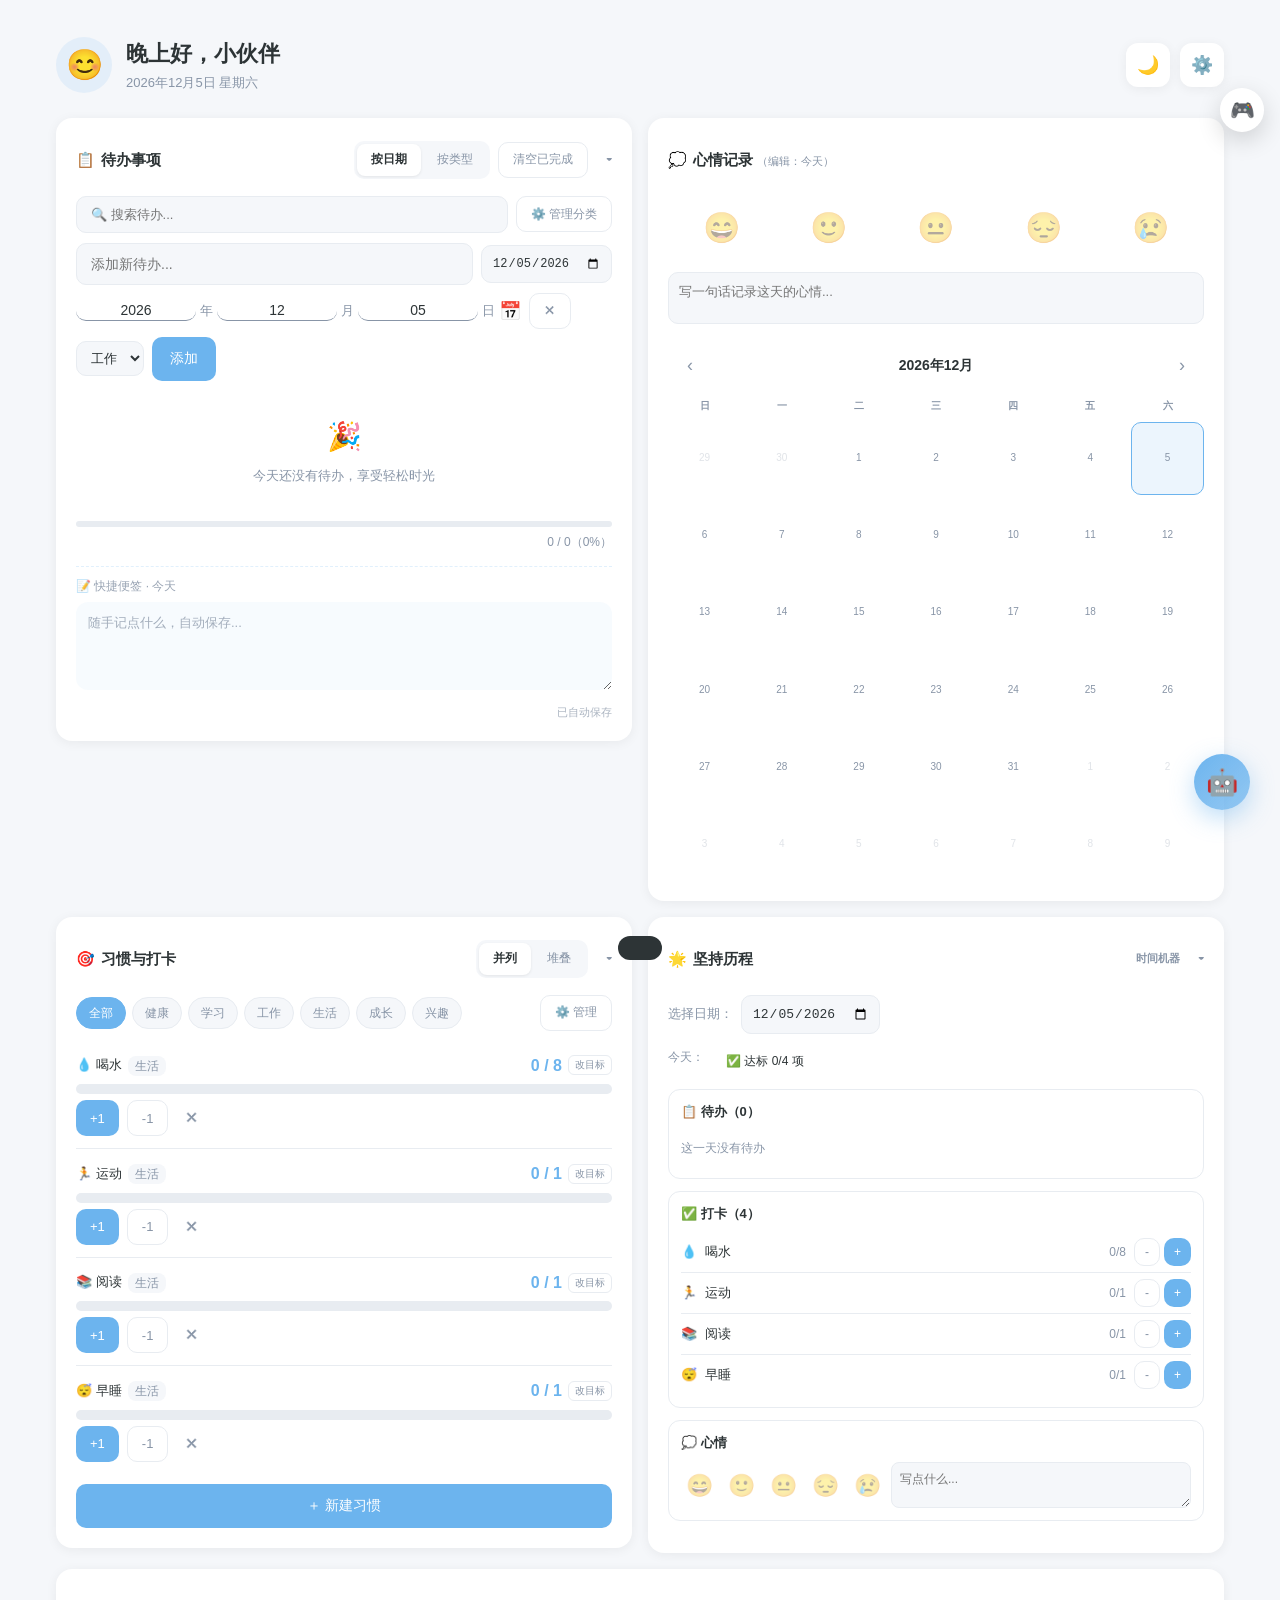
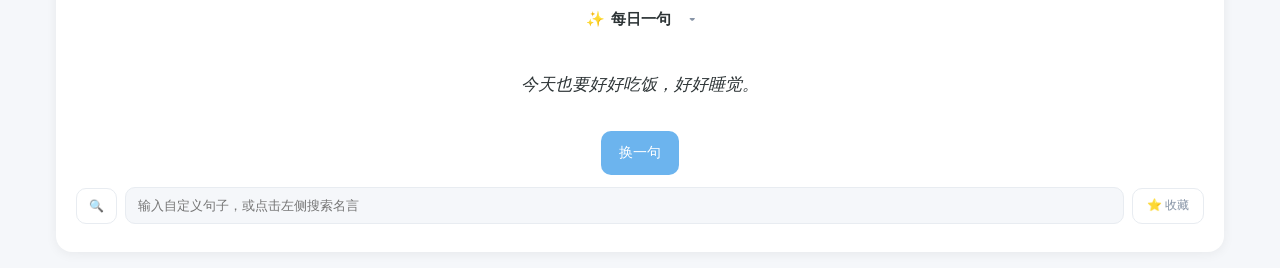
==== commit f7c405fa: "Add files via upload" ====
--- a/index.html
+++ b/index.html
@@ -6,6 +6,7 @@
 <title>冉星 Novarise</title>
 <meta name="description" content="冉星 Novarise - 每天打开一次的生活仪表盘">
 <link rel="stylesheet" href="style.css">
+<link rel="stylesheet" href="lol-panel.css">
 </head>
 <body>
 <div class="container">
@@ -33,6 +34,37 @@
          位置：游戏面板 #gameDashboard 内部顶部、玩家信息卡片之前（同样 grid-column:1/-1）
          存储：localStorage['novarise_df_token']，后端 FastAPI 不存储任何 Token
          ============================================================ -->
+    <!-- ============================================================
+         【LOL / LOLM 专属】左上角切换条 + 活动入口条
+         仅 game=lol / game=lolm 时由 game.js 显示，其余游戏保持隐藏
+         切换器：端游切服务器大区 / 手游切 QQ·微信登录
+         ============================================================ -->
+    <div id="lolTopBar" class="lol-top-bar" style="display:none;">
+      <div class="lol-top-left">
+        <span class="lol-avatar" id="lolAvatar">L</span>
+        <button type="button" class="lol-chip" id="lolSwitchBtn" aria-expanded="false">
+          <span id="lolSwitchLabel">艾欧尼亚</span>
+          <span class="lol-caret">▾</span>
+        </button>
+      </div>
+      <div class="lol-top-right">
+        <button type="button" class="lol-chip" id="lolMyDataBtn">📊 我的数据</button>
+        <button type="button" class="lol-chip" id="lolProBtn">🔍 职业选手</button>
+      </div>
+    </div>
+
+    <!-- 切换菜单：端游=服务器大区 / 手游=QQ·微信，选项由 game.js 填充 -->
+    <div id="lolSwitchMenu" class="lol-menu" style="display:none;"></div>
+
+    <!-- 活动入口条：细条、整条可点，不是大按钮 -->
+    <a id="lolActLink" class="lol-act-bar" style="display:none;" target="_blank" rel="noopener noreferrer">
+      <span class="lol-act-left">
+        <span class="lol-act-badge">官方活动</span>
+        <span class="lol-act-text">2026 全球总决赛冠军 · BLG 夺冠庆典</span>
+      </span>
+      <span class="lol-act-arrow">查看 →</span>
+    </a>
+
     <section class="df-token-card" id="dfTokenCard">
       <div class="df-token-head">
         🔗 绑定水鱼查分器 Token
@@ -59,8 +91,8 @@
       </div>
 
       <div class="df-token-tip">提示：Import-Token 是水鱼账号级凭证，请勿提交到公开仓库或截图分享。<br>
-        若绑定后查分一直提示「网络请求失败 / Failed to fetch」，多为部署平台网关未放行
-        <code style="font-size:11px;">X-Import-Token</code> 这个自定义请求头（预检被拒），与本地 Token 无关。</div>
+        若绑定后查分一直提示「网络请求失败 / Failed to fetch」，多为后端服务不可达，或部署平台
+        网关未放行 <code style="font-size:11px;">Authorization</code> 这个请求头（预检被拒），与本地 Token 无关。</div>
     </section>
 
     <!-- ============================================================
@@ -76,8 +108,8 @@
       </div>
       <div class="df-token-desc">
         数据仅本地存储，后端不保存任何凭证；每次查分由前端通过
-        <code style="font-size:11px;">X-Dancecube-Token</code> /
-        <code style="font-size:11px;">X-Dancecube-UserID</code> 请求头透传，用完即弃。
+        <code style="font-size:11px;">Authorization</code> 请求头 +
+        <code style="font-size:11px;">userId</code> 查询参数透传，用完即弃。
         获取方式：登录
         <a href="https://dancedemo.shenghuayule.com/" target="_blank" rel="noopener" style="color:var(--primary);text-decoration:none;">舞立方</a>
         后从账号页取 Access-Token 与 UserID。
@@ -198,7 +230,10 @@
         </span>
       </div>
       <div class="todo-search-row">
-        <input type="text" id="todoSearch" placeholder="🔍 搜索待办..." maxlength="30">
+        <div class="cs-row">
+          <input type="text" id="todoSearch" placeholder="🔍 搜索待办..." maxlength="30">
+          <button class="btn btn-ghost btn-sm" id="todoCatManageBtn" type="button">⚙️ 管理分类</button>
+        </div>
       </div>
       <div class="todo-input-row">
         <input type="text" id="todoInput" placeholder="添加新待办..." maxlength="50" enterkeyhint="done">
@@ -229,7 +264,7 @@
            上面一条虚线隔开，配「📝 快捷便签」提示；原来的 card-note 整块已删除 -->
       <div id="todoNoteDivider" style="border-top:1px dashed var(--border,#e3e6ea);margin:14px 0 10px;"></div>
       <div id="todoNoteLabel" style="display:flex;align-items:center;justify-content:space-between;margin-bottom:6px;font-size:12px;color:var(--text-secondary,#777);">
-        <span>📝 快捷便签</span>
+        <span>📝 快捷便签 <span id="noteDateLabel">· 今天</span></span>
       </div>
       <textarea class="note-area" id="noteArea" placeholder="随手记点什么，自动保存..." maxlength="500" style="min-height:88px;"></textarea>
       <div class="note-saved" id="noteSaved">已自动保存</div>
@@ -268,6 +303,11 @@
         </span>
       </div>
       <div class="card-body">
+        <div class="cat-filter-bar" id="checkinCatFilter">
+          <span class="cat-chip active" data-cat="全部">全部</span>
+          <button class="btn btn-ghost btn-sm cat-manage-btn" id="habitCatManageBtn" type="button">⚙️ 管理</button>
+        </div>
+        <div class="checkin-date-tip" id="checkinDateTip" style="display:none;">正在查看 <span id="checkinDateLabel"></span> 的打卡记录（历史只读）<button class="btn btn-ghost btn-sm" id="checkinBackTodayBtn" type="button" style="margin-left:8px;">回到今天</button></div>
         <div id="checkinContainer"></div>
         <button class="btn" id="openHabitFormBtn" style="width:100%; margin-top:10px;">＋ 新建习惯</button>
       </div>
@@ -300,10 +340,17 @@
       <div class="quote-text" id="quoteText">点击下方按钮，获取今日能量</div>
       <div class="quote-actions">
         <button class="btn" id="newQuoteBtn">换一句</button>
-        <button class="btn btn-ghost" id="favoriteQuoteBtn">⭐ 收藏</button>
+      </div>
+      <!-- 【新增】操作栏：搜索（左）· 自定义输入 · 收藏（右）
+           收藏按钮从上一行移到这里，原「换一句」位置保持不变 -->
+      <div class="quote-input-row">
+        <button class="btn btn-ghost btn-sm quote-search-btn" id="quoteSearchBtn" type="button" title="搜索我的句子库">🔍</button>
+        <input type="text" id="quoteCustomInput" placeholder="输入自定义句子，或点击左侧搜索名言" maxlength="80" autocomplete="off">
+        <button class="btn btn-ghost btn-sm" id="favoriteQuoteBtn" type="button">⭐ 收藏</button>
       </div>
       <div class="favorites-list" id="favoritesList" style="display:none;">
         <div class="favorites-title">我的收藏</div>
+        <div class="cat-filter-bar" id="favFilterBar"></div>
         <div id="favoritesItems"></div>
       </div>
     </section>
@@ -336,20 +383,12 @@
     </div>
   </div>
 
-  <!-- 一级分类：MOBA -->
+  <!-- 一级分类：MOBA · 多人在线战术竞技（端游 + 手游两项，接口接入位预留） -->
   <div class="rp-group">
-    <div class="rp-group-head" data-label="⚔️ MOBA" style="display:flex;align-items:center;padding:7px 8px;border-radius:9px;cursor:pointer;font-size:13px;font-weight:600;color:var(--text,#222);user-select:none;">▾ ⚔️ MOBA</div>
-    <div class="rp-group-body" style="display:none;">
-      <div class="rp-game" data-game="lol" style="display:flex;align-items:center;gap:6px;padding:7px 8px;margin:4px 0 0 10px;border-radius:9px;cursor:pointer;font-size:13px;color:var(--text,#222);background:transparent;">🏆 LOL</div>
-      <div class="rp-game" data-game="hok" style="display:flex;align-items:center;gap:6px;padding:7px 8px;margin:4px 0 0 10px;border-radius:9px;cursor:pointer;font-size:13px;color:var(--text,#222);background:transparent;">👑 王者荣耀</div>
-    </div>
-  </div>
-
-  <!-- 一级分类：FPS -->
-  <div class="rp-group">
-    <div class="rp-group-head" data-label="🎯 FPS" style="display:flex;align-items:center;padding:7px 8px;border-radius:9px;cursor:pointer;font-size:13px;font-weight:600;color:var(--text,#222);user-select:none;">▾ 🎯 FPS</div>
-    <div class="rp-group-body" style="display:none;">
-      <div class="rp-game" data-game="valorant" style="display:flex;align-items:center;gap:6px;padding:7px 8px;margin:4px 0 0 10px;border-radius:9px;cursor:pointer;font-size:13px;color:var(--text,#222);background:transparent;">🔫 瓦罗兰特</div>
+    <div class="rp-group-head" data-label="⚔️ MOBA · 多人在线战术竞技" style="display:flex;align-items:center;padding:7px 8px;border-radius:9px;cursor:pointer;font-size:13px;font-weight:600;color:var(--text,#222);user-select:none;">▾ ⚔️ MOBA · 多人在线战术竞技</div>
+    <div class="rp-group-body" style="display:block;">
+      <div class="rp-game" data-game="lol" style="display:flex;align-items:center;gap:6px;padding:7px 8px;margin:4px 0 0 10px;border-radius:9px;cursor:pointer;font-size:13px;color:var(--text,#222);background:transparent;">🏆 英雄联盟</div>
+      <div class="rp-game" data-game="lolm" style="display:flex;align-items:center;gap:6px;padding:7px 8px;margin:4px 0 0 10px;border-radius:9px;cursor:pointer;font-size:13px;color:var(--text,#222);background:transparent;">📱 英雄联盟手游</div>
     </div>
   </div>
 
@@ -440,7 +479,6 @@
   </div>
 </div>
 <div class="toast" id="toast"></div>
-<!-- app.js 的代码已整段合并到本文件末尾的 script 标签里，不再引用外部文件 -->
 
 <!-- 新建习惯高级弹窗 -->
 <div class="modal-mask" id="habitFormMask" style="display:none;position:fixed;inset:0;z-index:1000;background:rgba(0,0,0,0.5);justify-content:center;align-items:center;">
@@ -503,6 +541,57 @@
       <button class="modal-close" id="mdClose" style="background:none;border:none;font-size:20px;cursor:pointer;line-height:1;">✕</button>
     </div>
     <div id="mdContent" style="font-size:14px;line-height:1.7;color:var(--text-secondary,#333);"></div>
+    <!-- 【新增】底部居中的次级按钮：把主视图所有日期相关模块切到这一天 -->
+    <div style="display:flex;justify-content:center;margin-top:16px;">
+      <button class="btn btn-ghost btn-sm" id="mdJumpBtn" type="button">跳转至当日</button>
+    </div>
+  </div>
+</div>
+
+<!-- 【新增】收藏分类选择弹窗：结构与心情详情弹窗完全一致 -->
+<div class="modal-mask" id="quoteFavMask" style="display:none;position:fixed;inset:0;z-index:1000;background:rgba(0,0,0,0.5);justify-content:center;align-items:center;">
+  <div class="modal" style="width:92%;max-width:420px;background:var(--card-bg,#fff);border-radius:14px;padding:18px;box-shadow:0 8px 32px rgba(0,0,0,0.2);box-sizing:border-box;">
+    <div class="modal-header" style="display:flex;justify-content:space-between;align-items:center;margin-bottom:14px;">
+      <h3 style="margin:0;font-size:17px;">收藏到分类</h3>
+      <button class="modal-close" id="qfClose" style="background:none;border:none;font-size:20px;cursor:pointer;line-height:1;">✕</button>
+    </div>
+    <div class="qf-preview" id="qfPreview"></div>
+    <div class="cat-chip-group" id="qfCats"></div>
+    <div class="form-row" style="margin-top:12px;">
+      <input type="text" id="qfSource" class="quote-src-input" placeholder="可选：出处 / 作者" maxlength="20" autocomplete="off">
+    </div>
+    <div class="modal-footer" style="display:flex;justify-content:flex-end;gap:10px;margin-top:16px;">
+      <button class="btn btn-ghost btn-sm" id="qfCancel" type="button">取消</button>
+      <button class="btn btn-sm" id="qfConfirm" type="button">收藏</button>
+    </div>
+  </div>
+</div>
+
+<!-- 【新增】搜索我的句子库弹窗 -->
+<div class="modal-mask" id="quoteSearchMask" style="display:none;position:fixed;inset:0;z-index:1000;background:rgba(0,0,0,0.5);justify-content:center;align-items:center;">
+  <div class="modal" style="width:92%;max-width:460px;background:var(--card-bg,#fff);border-radius:14px;padding:18px;box-shadow:0 8px 32px rgba(0,0,0,0.2);box-sizing:border-box;">
+    <div class="modal-header" style="display:flex;justify-content:space-between;align-items:center;margin-bottom:14px;">
+      <h3 style="margin:0;font-size:17px;">🔍 搜索我的句子库</h3>
+      <button class="modal-close" id="qsClose" style="background:none;border:none;font-size:20px;cursor:pointer;line-height:1;">✕</button>
+    </div>
+    <input type="text" id="qsInput" class="quote-src-input" placeholder="搜索句子内容、出处或分类" autocomplete="off">
+    <div id="qsResults" class="qs-results"></div>
+  </div>
+</div>
+
+<!-- 【新增】分类管理弹窗：待办与习惯共用，标题与列表按来源切换 -->
+<div class="modal-mask" id="catManageMask" style="display:none;position:fixed;inset:0;z-index:1000;background:rgba(0,0,0,0.5);justify-content:center;align-items:center;">
+  <div class="modal" style="width:92%;max-width:420px;background:var(--card-bg,#fff);border-radius:14px;padding:18px;box-shadow:0 8px 32px rgba(0,0,0,0.2);box-sizing:border-box;">
+    <div class="modal-header" style="display:flex;justify-content:space-between;align-items:center;margin-bottom:14px;">
+      <h3 id="cmTitle" style="margin:0;font-size:17px;">管理分类</h3>
+      <button class="modal-close" id="cmClose" style="background:none;border:none;font-size:20px;cursor:pointer;line-height:1;">✕</button>
+    </div>
+    <div id="cmList" class="cm-list"></div>
+    <div class="cm-add-row">
+      <input type="text" id="cmInput" class="quote-src-input" placeholder="新分类名称（2-6 字）" maxlength="6" autocomplete="off">
+      <button class="btn btn-sm" id="cmAdd" type="button">添加</button>
+    </div>
+    <div class="cm-tip" id="cmTip"></div>
   </div>
 </div>
 
--- a/style.css
+++ b/style.css
@@ -1254,3 +1254,110 @@
    注：项目里没有 .todo-item-date / .todo-card 这两个类，对应真实结构是
    .card.collapsed 与 .todo-date-tag。 */
 .card.collapsed .todo-date-tag { display: none !important; }
+
+/* ==================================================================
+   ========== 【11.24 新增】分类体系 · 每日一句扩展 · 日期跳转 ==========
+   全部复用现有变量（--bg / --border / --primary / --text-secondary）与
+   现有圆角、字号规范，不新增任何全局样式变量
+   ================================================================== */
+
+/* 待办搜索行：搜索框 + 「管理分类」按钮同排 */
+.cs-row { display: flex; gap: 8px; align-items: center; }
+.cs-row input { flex: 1; min-width: 0; }
+
+/* 分类筛选栏（习惯卡 / 我的收藏 / 收藏弹窗共用同一套胶囊） */
+.cat-filter-bar { display: flex; flex-wrap: wrap; gap: 6px; align-items: center; margin-bottom: 10px; }
+.cat-chip-group { display: flex; flex-wrap: wrap; gap: 6px; }
+.cat-chip {
+  font-size: 12px; line-height: 1;
+  padding: 8px 12px; border-radius: 20px;
+  background: var(--bg); color: var(--text-secondary);
+  border: 1px solid var(--border); cursor: pointer;
+  min-height: 32px; display: inline-flex; align-items: center;
+  transition: all 0.2s; user-select: none;
+}
+.cat-chip.active { background: var(--primary); color: #fff; border-color: var(--primary); }
+.cat-chip:active { transform: scale(0.96); }
+.cat-manage-btn { margin-left: auto; flex-shrink: 0; }
+
+/* 习惯卡：正在查看历史日期的提示条 */
+.checkin-date-tip {
+  font-size: 11px; color: var(--text-secondary);
+  background: var(--primary-light); border-radius: 8px;
+  padding: 6px 10px; margin-bottom: 8px;
+}
+
+/* 习惯条目上的分类小标签（12px，保证可辨） */
+.cat-mini-tag {
+  font-size: 12px; font-weight: 400; color: var(--text-secondary);
+  background: var(--bg); border-radius: 8px;
+  padding: 1px 7px; margin-left: 6px;
+  display: inline-block; vertical-align: middle;
+}
+.checkin-readonly-tip { font-size: 12px; color: var(--text-secondary); }
+
+/* 每日一句：搜索 + 自定义输入 + 收藏 操作栏 */
+.quote-input-row { display: flex; gap: 8px; align-items: center; margin-top: 12px; flex-wrap: wrap; }
+.quote-input-row input {
+  flex: 1; min-width: 120px; box-sizing: border-box;
+  border: 1px solid var(--border); border-radius: 10px;
+  padding: 10px 12px; font-size: 13px;
+  background: var(--bg); color: var(--text); outline: none; font-family: inherit;
+}
+.quote-input-row input:focus { border-color: var(--primary); }
+.quote-search-btn { flex-shrink: 0; padding: 8px 12px; }
+
+/* 收藏项：分类标签 + 出处 */
+.fav-cat-tag {
+  font-size: 12px; line-height: 1.4;
+  padding: 2px 8px; border-radius: 10px;
+  background: var(--primary-light); color: var(--primary);
+  display: inline-block; white-space: nowrap;
+}
+.favorite-src { display: block; font-size: 12px; font-style: normal; color: var(--text-secondary); margin-top: 4px; }
+
+/* 收藏分类弹窗：句子预览 + 通用输入框 */
+.qf-preview {
+  font-size: 14px; font-style: italic; line-height: 1.7;
+  color: var(--text); background: var(--bg); border-radius: 10px;
+  padding: 12px 14px; margin-bottom: 12px;
+}
+.quote-src-input {
+  width: 100%; box-sizing: border-box;
+  border: 1px solid var(--border); border-radius: 10px;
+  padding: 10px 12px; font-size: 13px;
+  background: var(--bg); color: var(--text); outline: none; font-family: inherit;
+}
+.quote-src-input:focus { border-color: var(--primary); }
+
+/* 搜索句子库：结果列表 */
+.qs-results { margin-top: 12px; max-height: 46vh; overflow-y: auto; }
+.qs-item {
+  padding: 10px 12px; border-radius: 10px; background: var(--bg);
+  margin-bottom: 8px; cursor: pointer; transition: background 0.2s;
+}
+.qs-item:active { background: var(--primary-light); }
+.qs-text { font-size: 13px; font-style: italic; line-height: 1.6; color: var(--text); }
+.qs-meta { display: flex; align-items: center; gap: 8px; flex-wrap: wrap; margin-top: 6px; font-size: 12px; }
+.qs-src { font-size: 12px; color: var(--text-secondary); }
+
+/* 分类管理弹窗 */
+.cm-list { max-height: 46vh; overflow-y: auto; }
+.cm-row {
+  display: flex; align-items: center; justify-content: space-between;
+  gap: 8px; padding: 8px 0; border-bottom: 1px solid var(--border);
+}
+.cm-row:last-child { border-bottom: none; }
+.cm-name { font-size: 13px; color: var(--text); display: flex; align-items: center; gap: 6px; }
+.cm-lock { font-size: 11px; color: var(--text-secondary); background: var(--bg); border-radius: 8px; padding: 1px 6px; }
+.cm-ops { display: flex; gap: 6px; flex-shrink: 0; }
+.cm-ops .btn-sm { min-height: 32px; padding: 6px 10px; }
+.cm-ops .btn-sm[disabled] { opacity: 0.45; cursor: not-allowed; }
+.cm-add-row { display: flex; gap: 8px; align-items: center; margin-top: 14px; }
+.cm-add-row .quote-src-input { flex: 1; min-width: 0; }
+.cm-tip { font-size: 11px; color: var(--text-secondary); line-height: 1.6; margin-top: 8px; }
+
+@media (max-width: 480px) {
+  .cat-manage-btn { margin-left: 0; }
+  .quote-input-row input { min-width: 0; }
+}
--- a/lol-panel.css
+++ b/lol-panel.css
@@ -0,0 +1,175 @@
+/* =========================================================
+   LOL / LOLM 面板专属样式
+   只在 #gameDashboard 内的 LOL 专属节点上生效
+   全部走项目既有 CSS 变量，双主题自动跟随，不改 style.css
+   ========================================================= */
+
+/* ---------- 顶部切换条（左上角切换器，掌盟式） ---------- */
+.lol-top-bar {
+  grid-column: 1 / -1;
+  align-items: center;
+  justify-content: space-between;
+  gap: 10px;
+  padding: 10px 14px;
+  border-radius: var(--radius, 16px);
+  background: var(--card-bg, #fff);
+  border: 1px solid var(--border, #e8ecf1);
+  box-shadow: var(--shadow, 0 2px 12px rgba(0,0,0,.06));
+}
+
+.lol-top-left,
+.lol-top-right {
+  display: flex;
+  align-items: center;
+  gap: 8px;
+  min-width: 0;
+}
+
+.lol-avatar {
+  width: 34px;
+  height: 34px;
+  flex: 0 0 34px;
+  display: grid;
+  place-items: center;
+  border-radius: 50%;
+  font-size: 13px;
+  font-weight: 700;
+  color: #fff;
+  background: linear-gradient(135deg, #C8A951, #8A6D2F);
+  box-shadow: 0 2px 8px rgba(200, 169, 81, .28);
+}
+
+/* 切换胶囊（服务器 / 登录方式 / 入口） */
+.lol-chip {
+  display: inline-flex;
+  align-items: center;
+  justify-content: center;
+  gap: 5px;
+  min-height: 36px;
+  padding: 0 12px;
+  font-size: 13px;
+  line-height: 1;
+  white-space: nowrap;
+  cursor: pointer;
+  color: var(--text, #222);
+  background: var(--bg, #f1f3f6);
+  border: 1px solid var(--border, #e8ecf1);
+  border-radius: 18px;
+  transition: border-color .16s ease, background .16s ease, color .16s ease;
+}
+
+.lol-chip:hover {
+  border-color: var(--primary, #5a9fd4);
+  color: var(--primary, #5a9fd4);
+}
+
+.lol-chip.is-active {
+  color: #fff;
+  background: var(--primary, #5a9fd4);
+  border-color: var(--primary, #5a9fd4);
+}
+
+.lol-caret {
+  font-size: 10px;
+  opacity: .6;
+  transform: translateY(1px);
+}
+
+/* ---------- 切换菜单（下拉展开区） ---------- */
+.lol-menu {
+  grid-column: 1 / -1;
+  flex-wrap: wrap;
+  gap: 8px;
+  padding: 12px 14px;
+  border-radius: var(--radius, 16px);
+  background: var(--card-bg, #fff);
+  border: 1px solid var(--border, #e8ecf1);
+  box-shadow: var(--shadow, 0 2px 12px rgba(0,0,0,.06));
+}
+
+.lol-menu-note {
+  width: 100%;
+  font-size: 11px;
+  color: var(--text-secondary, #666);
+  margin-bottom: 2px;
+}
+
+/* ---------- 活动入口条：细条，整条可点 ---------- */
+.lol-act-bar {
+  grid-column: 1 / -1;
+  display: flex;
+  align-items: center;
+  justify-content: space-between;
+  gap: 10px;
+  min-height: 48px;
+  padding: 0 14px;
+  margin: 0;
+  text-decoration: none;
+  border-radius: 12px;
+  background: linear-gradient(90deg, rgba(200, 169, 81, .13), rgba(90, 159, 212, .10));
+  border: 1px solid rgba(200, 169, 81, .38);
+  transition: border-color .16s ease, background .16s ease;
+}
+
+.lol-act-bar:hover {
+  border-color: rgba(200, 169, 81, .65);
+  background: linear-gradient(90deg, rgba(200, 169, 81, .20), rgba(90, 159, 212, .14));
+}
+
+.lol-act-left {
+  display: flex;
+  align-items: center;
+  gap: 8px;
+  min-width: 0;
+}
+
+.lol-act-badge {
+  flex: 0 0 auto;
+  font-size: 10px;
+  letter-spacing: .5px;
+  padding: 2px 7px;
+  border-radius: 6px;
+  color: #8A6D2F;
+  background: rgba(200, 169, 81, .18);
+  border: 1px solid rgba(200, 169, 81, .32);
+}
+
+.lol-act-text {
+  font-size: 13px;
+  font-weight: 600;
+  color: var(--text, #222);
+  overflow: hidden;
+  text-overflow: ellipsis;
+  white-space: nowrap;
+}
+
+.lol-act-arrow {
+  flex: 0 0 auto;
+  font-size: 12px;
+  color: #8A6D2F;
+}
+
+/* ---------- 窄屏 ---------- */
+@media (max-width: 640px) {
+  .lol-top-bar {
+    flex-wrap: wrap;
+  }
+
+  .lol-top-right {
+    width: 100%;
+    justify-content: flex-start;
+  }
+
+  .lol-chip {
+    font-size: 12px;
+    padding: 0 10px;
+  }
+
+  .lol-act-text {
+    font-size: 12px;
+  }
+
+  .lol-act-bar {
+    padding: 0 12px;
+  }
+}
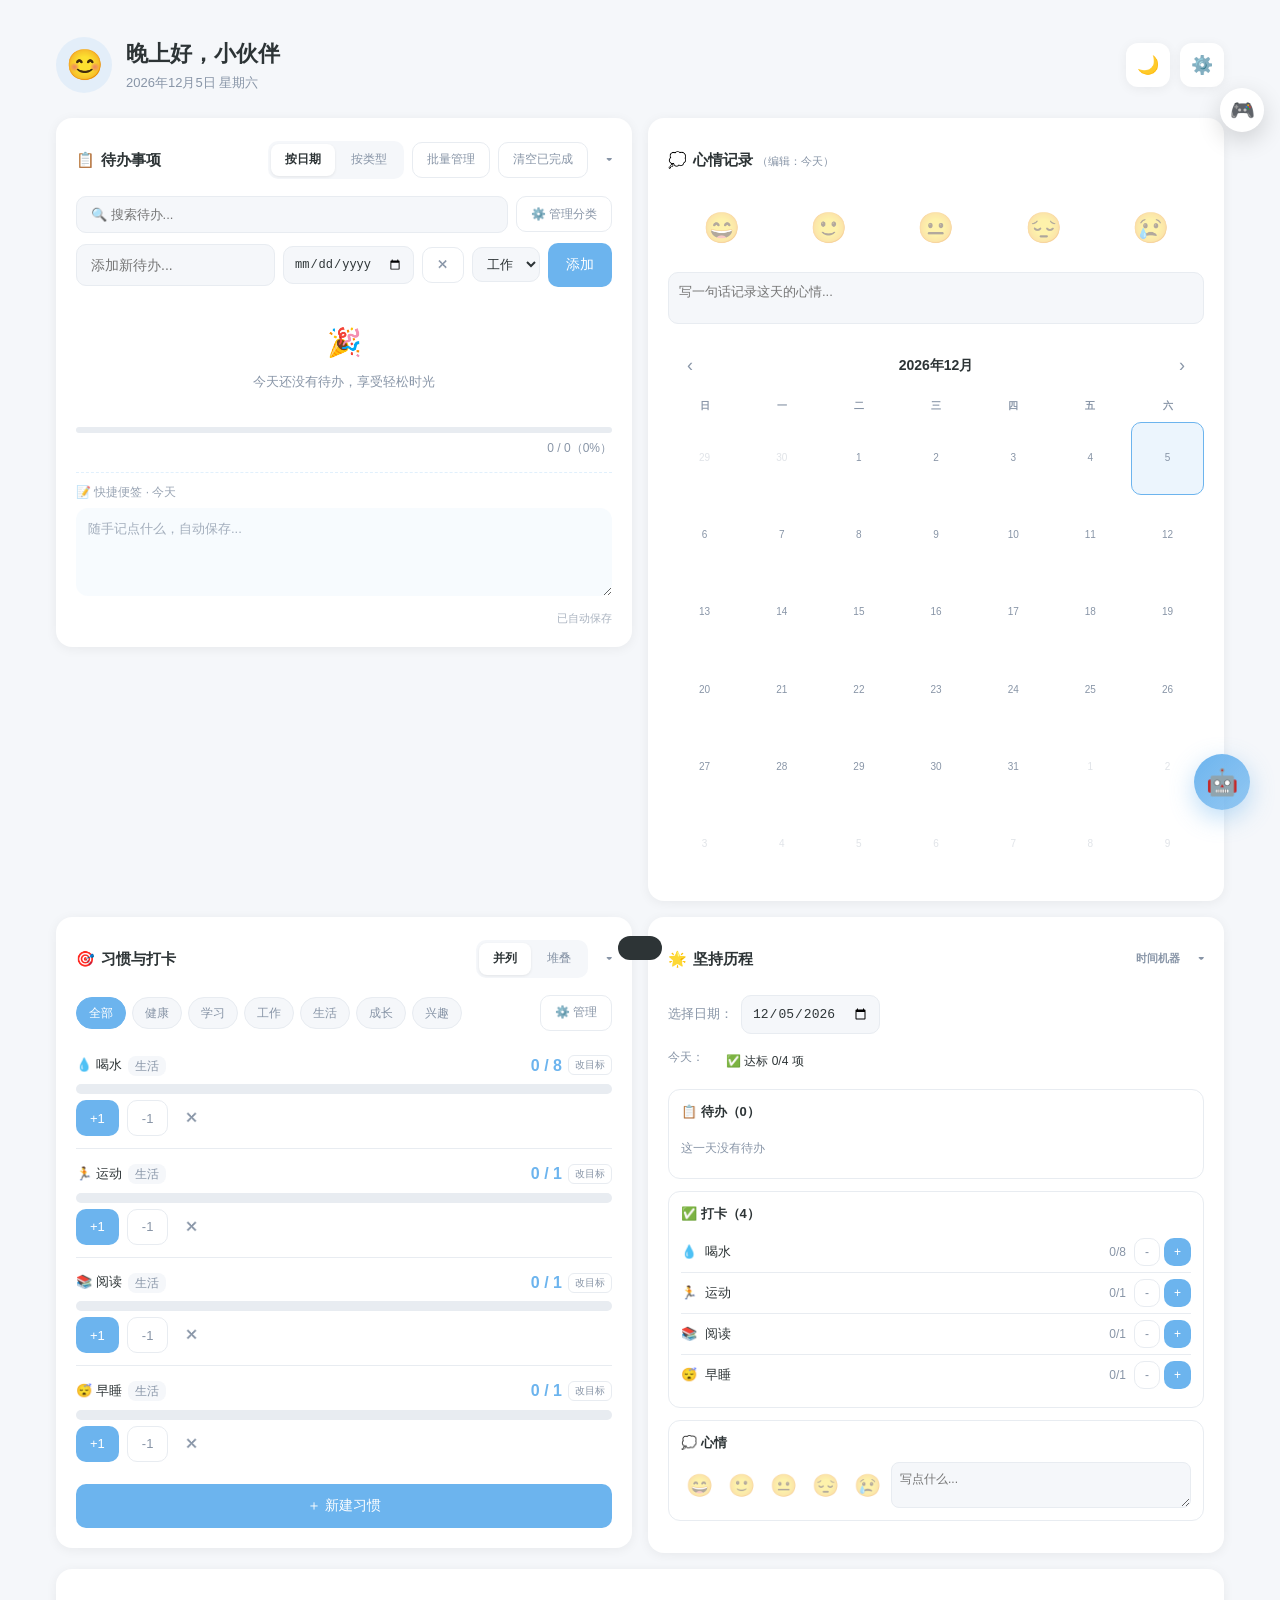
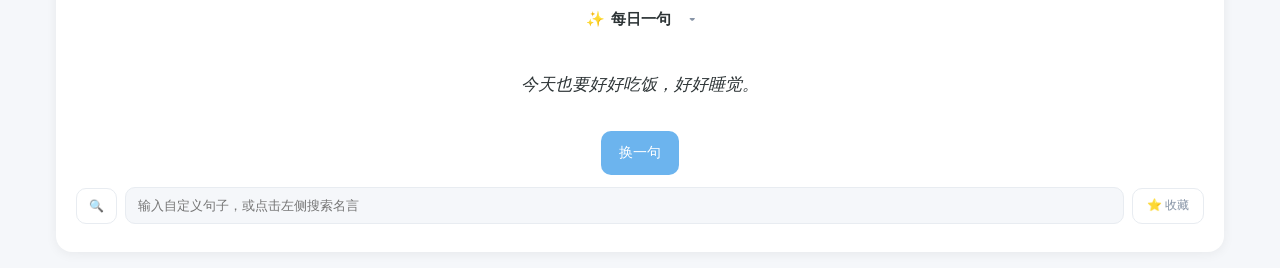
==== commit be46044f: "待办日期筛选收口" ====
--- a/index.html
+++ b/index.html
@@ -5,8 +5,7 @@
 <meta name="viewport" content="width=device-width, initial-scale=1.0, maximum-scale=1.0, user-scalable=no">
 <title>冉星 Novarise</title>
 <meta name="description" content="冉星 Novarise - 每天打开一次的生活仪表盘">
-<link rel="stylesheet" href="style.css">
-<link rel="stylesheet" href="lol-panel.css">
+<link rel="stylesheet" href="core/style.css">
 </head>
 <body>
 <div class="container">
@@ -226,6 +225,7 @@
             <button class="view-tab active" data-view="date">按日期</button>
             <button class="view-tab" data-view="type">按类型</button>
           </div>
+          <button class="btn btn-ghost btn-sm" id="todoSelectModeBtn" type="button">批量管理</button>
           <button class="btn btn-ghost btn-sm" id="clearDoneBtn">清空已完成</button>
         </span>
       </div>
@@ -237,17 +237,8 @@
       </div>
       <div class="todo-input-row">
         <input type="text" id="todoInput" placeholder="添加新待办..." maxlength="50" enterkeyhint="done">
-        <input type="date" id="todoDate" title="选择截止日期（默认今天）">
-        <!-- 自定义的模糊日期输入框 -->
-        <div class="fuzzy-date-box">
-          <input type="text" id="filterYear" maxlength="4" placeholder="____"> 年
-          <input type="text" id="filterMonth" maxlength="2" placeholder="__"> 月
-          <input type="text" id="filterDay" maxlength="2" placeholder="__"> 日
-          <!-- 保留原生日历功能，通过点击图标唤起 -->
-          <span id="openCalendarBtn" style="cursor:pointer; font-size:18px;" title="点击选择日历">📅</span>
-          <input type="date" id="hiddenDatePicker" style="position:absolute; opacity:0; width:0; height:0;">
-        </div>
-        <button class="btn btn-ghost btn-sm" id="clearTodoDateBtn" title="清空日期，显示所有">✕</button>
+        <input type="date" id="todoDate" title="选定日期：下方只显示该日的待办；留空显示全部">
+        <button class="btn btn-ghost btn-sm" id="clearTodoDateBtn" type="button" title="清除该选定日期的所有待办">✕</button>
         <select class="todo-type-select" id="todoTypeSelect">
           <option value="工作">工作</option>
           <option value="生活">生活</option>
@@ -259,6 +250,15 @@
       <div id="todoContainer"></div>
       <div class="todo-progress-bar"><div class="todo-progress-fill" id="todoProgress"></div></div>
       <div class="todo-progress-text" id="todoProgressText">0 / 0</div>
+
+      <!-- 【本轮新增】多选操作栏：仅在 #card-todo 处于 select-mode 时显示 -->
+      <div id="todoBatchBar" class="todo-batch-bar">
+        <span class="todo-batch-count" id="todoBatchCount">已选 0 项</span>
+        <button class="btn btn-ghost btn-sm" id="todoBatchSelectAll" type="button">全选</button>
+        <select class="todo-type-select" id="todoBatchCat" title="批量修改分类"></select>
+        <button class="btn btn-ghost btn-sm" id="todoBatchDelete" type="button">删除</button>
+        <button class="btn btn-sm" id="todoBatchExit" type="button">完成</button>
+      </div>
 
       <!-- 【本轮重构】快捷便签从独立卡片并入待办卡片底部：
            上面一条虚线隔开，配「📝 快捷便签」提示；原来的 card-note 整块已删除 -->
@@ -648,8 +648,10 @@
     <button id="aiChatSend" type="button" class="btn" style="padding:9px 14px;white-space:nowrap;">发送</button>
   </div>
 </div>
-<script src="game.js"></script>
-<script src="ai.js"></script>
-<script src="app.js"></script>
+<script src="core/shared.js"></script>
+<script src="modules/game/game.js"></script>
+<script src="core/panel.js"></script>
+<script src="modules/ai/ai.js"></script>
+<script src="modules/life/app.js"></script>
 </body>
 </html>
--- a/core/style.css
+++ b/core/style.css
@@ -0,0 +1,2048 @@
+/* ============================================================
+   【分区索引｜CSS】整个文件只保留一个样式标签，原有规则一行未改。
+     ① 全局基础样式（变量 / 主题 / 基础排版）
+     ② 头部导航样式（.header / .avatar / .greeting）
+     ③ 游戏面板样式（.gd-* / .rp-* / .card）
+     ④ 待办 / 习惯 / 心情 / 便签等业务模块样式
+     ⑤ 【本次新增】水鱼 Token 绑定卡片样式（.df-token-*，写在本样式表末尾）
+   ============================================================ */
+/* ========== CSS 变量与主题 ========== */
+:root {
+  --primary: #6CB4EE;
+  --primary-light: rgba(108, 180, 238, 0.15);
+  --primary-rgb: 108, 180, 238;
+  --bg: #F5F7FA;
+  --card-bg: #FFFFFF;
+  --text: #2D3436;
+  --text-secondary: #8895A7;
+  --border: #E8ECF1;
+  --shadow: 0 2px 12px rgba(0,0,0,0.06);
+  --shadow-hover: 0 4px 20px rgba(0,0,0,0.1);
+  --radius: 16px;
+  --success: #6BCB77;
+  --warning: #FFB347;
+  --danger: #FF6B6B;
+}
+[data-theme="dark"] {
+  --primary: #5A9FD4;
+  --primary-light: rgba(90, 159, 212, 0.2);
+  --primary-rgb: 90, 159, 212;
+  --bg: #1A1D23;
+  --card-bg: #252A32;
+  --text: #E4E7EB;
+  --text-secondary: #8A94A6;
+  --border: #353C47;
+  --shadow: 0 2px 12px rgba(0,0,0,0.3);
+  --shadow-hover: 0 4px 20px rgba(0,0,0,0.4);
+}
+* { margin: 0; padding: 0; box-sizing: border-box; -webkit-tap-highlight-color: transparent; }
+html, body { height: 100%; }
+body {
+  font-family: -apple-system, BlinkMacSystemFont, "Segoe UI", "PingFang SC", "Hiragino Sans GB", "Microsoft YaHei", sans-serif;
+  background: var(--bg); color: var(--text); line-height: 1.6;
+  transition: background 0.3s, color 0.3s; padding-bottom: 40px;
+  /* 11.12 修正：全局防横向溢出 —— iOS 微信内置浏览器一旦发现元素超出视口，
+     会把整页 shrink-to-fit 缩小（两侧大留白、内容被挤压），必须从根上切断。 */
+  overflow-x: hidden;
+  width: 100%;
+  max-width: 100vw;
+}
+.container { max-width: 1200px; margin: 0 auto; padding: 16px; }
+
+/* 顶部 */
+.header { display: flex; align-items: center; justify-content: space-between; padding: 20px 0 24px; flex-wrap: wrap; gap: 12px; }
+.header-left { display: flex; align-items: center; gap: 14px; }
+.avatar {
+  width: 56px; height: 56px; border-radius: 50%;
+  background: var(--primary-light);
+  display: flex; align-items: center; justify-content: center;
+  font-size: 30px; cursor: pointer; transition: transform 0.2s; flex-shrink: 0;
+  overflow: hidden;
+}
+.avatar:hover { transform: scale(1.05); }
+.avatar img { width: 100%; height: 100%; object-fit: cover; border-radius: 50%; }
+.greeting h1 { font-size: 22px; font-weight: 600; }
+.greeting .date { font-size: 13px; color: var(--text-secondary); margin-top: 2px; }
+.header-right { display: flex; gap: 10px; }
+
+/* 卡片 */
+.card {
+  background: var(--card-bg); border-radius: var(--radius);
+  padding: 20px; margin-bottom: 16px; box-shadow: var(--shadow);
+  transition: box-shadow 0.3s, background 0.3s;
+}
+.card:hover { box-shadow: var(--shadow-hover); }
+/* 折叠卡片：details/summary 样式 */
+.card > details { width: 100%; }
+.card > details > summary {
+  list-style: none; cursor: pointer; display: flex;
+  align-items: center; justify-content: space-between; flex-wrap: wrap; gap: 8px;
+  font-size: 15px; font-weight: 600; min-height: 30px;
+  user-select: none; -webkit-user-select: none;
+}
+.card > details > summary::-webkit-details-marker { display: none; }
+.card > details > summary .summary-left { display: flex; align-items: center; }
+.card > details > summary .summary-right { display: flex; align-items: center; gap: 8px; flex-wrap: wrap; }
+.card > details > summary .fold-arrow {
+  display: inline-block; margin-left: 8px; font-size: 11px;
+  color: var(--text-secondary); transition: transform 0.25s;
+}
+.card > details[open] > summary .fold-arrow { transform: rotate(90deg); }
+.card > details > summary:hover { opacity: 0.85; }
+.card > details > .details-body { margin-top: 14px; }
+.card-title {
+  font-size: 15px; font-weight: 600; margin-bottom: 14px;
+  display: flex; align-items: center; justify-content: space-between; flex-wrap: wrap; gap: 8px;
+}
+.card-title .icon { margin-right: 6px; }
+.card-title-left { display: flex; align-items: center; }
+.card-title-right { display: flex; align-items: center; gap: 8px; flex-wrap: wrap; }
+
+/* ========== 全局卡片折叠（JS 动态包裹） ========== */
+/* 动态生成的 body 容器 */
+.card-body { margin-top: 4px; }
+/* 标题行作为可点击折叠区，高度≥44px 方便移动端 */
+.card > .card-title,
+.card > .card-header {
+  cursor: pointer;
+  min-height: 44px;
+  display: flex; align-items: center; justify-content: space-between;
+  flex-wrap: wrap; gap: 8px;
+  user-select: none; -webkit-user-select: none;
+}
+/* 标题右侧动态箭头 */
+.card-fold-arrow {
+  display: inline-block; margin-left: 10px; font-size: 12px;
+  color: var(--text-secondary); transition: transform 0.25s ease;
+}
+/* 折叠态：body 隐藏，箭头横向 */
+.card.collapsed .card-body { display: none; }
+.card.collapsed .card-fold-arrow { transform: rotate(-90deg); }
+/* 给标题 hover 一点反馈 */
+.card > .card-title:hover .card-fold-arrow,
+.card > .card-header:hover .card-fold-arrow { color: var(--primary); }
+
+/* 网格 */
+.grid { display: grid; grid-template-columns: 1fr; gap: 0; }
+@media (min-width: 768px) {
+  /* 【Bug1 修复】宽屏强制每列最小 380px，稳定排成 2x2，
+     align-items:start 让每张卡片按自身内容高度排列，不被同排最高卡片拉伸 */
+  .grid {
+    grid-template-columns: repeat(auto-fit, minmax(380px, 1fr));
+    align-items: start;
+    gap: 16px;
+  }
+  .grid .card { margin-bottom: 0; }
+  .col-full { grid-column: 1 / -1; }
+}
+
+/* 按钮 */
+.btn {
+  border: none; border-radius: 10px; padding: 12px 18px; font-size: 14px;
+  cursor: pointer; transition: all 0.2s; background: var(--primary);
+  color: white; font-weight: 500; min-height: 44px;
+  display: inline-flex; align-items: center; justify-content: center;
+  user-select: none; -webkit-user-select: none; touch-action: manipulation;
+}
+.btn:active { transform: scale(0.96); opacity: 0.85; }
+.btn-sm { padding: 8px 14px; font-size: 12px; min-height: 36px; }
+.btn-ghost { background: transparent; color: var(--text-secondary); border: 1px solid var(--border); }
+.btn-ghost:active { background: var(--primary-light); }
+.btn-danger { background: var(--danger); }
+.icon-btn {
+  width: 44px; height: 44px; border-radius: 12px; border: none;
+  background: var(--card-bg); box-shadow: var(--shadow); cursor: pointer;
+  font-size: 18px; display: flex; align-items: center; justify-content: center;
+  transition: transform 0.2s; flex-shrink: 0; touch-action: manipulation;
+}
+.icon-btn:active { transform: scale(0.92); }
+
+/* 视图切换 tab */
+.view-tabs { display: inline-flex; background: var(--bg); border-radius: 10px; padding: 3px; gap: 2px; }
+/* 【Bug3 修复】卡片折叠后，标题栏里的「按日期/按类型」「并列/堆叠」按钮不应再露在外面 */
+.card.collapsed .view-tabs { display: none !important; }
+.view-tab {
+  padding: 6px 14px; font-size: 12px; border-radius: 8px; cursor: pointer;
+  color: var(--text-secondary); border: none; background: transparent;
+  transition: all 0.2s; white-space: nowrap; min-height: 32px;
+  display: inline-flex; align-items: center;
+}
+.view-tab.active { background: var(--card-bg); color: var(--text); font-weight: 600; box-shadow: 0 1px 3px rgba(0,0,0,0.08); }
+
+/* ========== 待办 ========== */
+.todo-search-row { margin-bottom: 10px; }
+.todo-search-row input {
+  width: 100%; border: 1px solid var(--border); border-radius: 10px;
+  padding: 10px 14px; font-size: 13px; background: var(--bg); color: var(--text); outline: none;
+}
+.todo-search-row input:focus { border-color: var(--primary); }
+.todo-input-row { display: flex; gap: 8px; margin-bottom: 10px; flex-wrap: wrap; align-items: center; }
+.todo-input-row input[type="text"] {
+  flex: 1; min-width: 120px; border: 1px solid var(--border); border-radius: 10px;
+  padding: 12px 14px; font-size: 14px; background: var(--bg); color: var(--text); outline: none;
+}
+.todo-input-row input[type="date"] {
+  border: 1px solid var(--border); border-radius: 10px; padding: 10px;
+  font-size: 12px; background: var(--bg); color: var(--text); outline: none; color-scheme: light;
+}
+[data-theme="dark"] .todo-input-row input[type="date"] { color-scheme: dark; }
+.todo-type-select {
+  border: 1px solid var(--border); border-radius: 10px; padding: 8px 10px;
+  font-size: 13px; background: var(--bg); color: var(--text); outline: none; cursor: pointer;
+}
+.todo-group { border: 1px solid var(--border); border-radius: 12px; margin-bottom: 10px; overflow: hidden; }
+.todo-group-header {
+  display: flex; align-items: center; justify-content: space-between;
+  padding: 12px 14px; background: var(--bg); cursor: pointer; min-height: 44px;
+  user-select: none; transition: background 0.2s;
+}
+.todo-group-header:active { background: var(--primary-light); }
+.todo-group-title { font-size: 13px; font-weight: 600; display: flex; align-items: center; gap: 6px; }
+.todo-group-meta { font-size: 11px; color: var(--text-secondary); display: flex; align-items: center; gap: 8px; }
+.todo-group-badge { background: var(--primary-light); color: var(--primary); padding: 2px 8px; border-radius: 10px; font-weight: 600; }
+.todo-group-body { max-height: 0; overflow: hidden; transition: max-height 0.3s ease; }
+.todo-group.expanded .todo-group-body { max-height: 1500px; }
+.todo-subgroup { padding: 8px 14px; }
+.todo-subgroup-title { font-size: 11px; color: var(--text-secondary); padding: 6px 0 4px; font-weight: 600; }
+.todo-item { display: flex; align-items: center; padding: 10px 0; border-bottom: 1px solid var(--border); gap: 10px; }
+.todo-item:last-child { border-bottom: none; }
+.todo-checkbox {
+  width: 24px; height: 24px; border: 2px solid var(--border); border-radius: 7px;
+  cursor: pointer; display: flex; align-items: center; justify-content: center;
+  flex-shrink: 0; transition: all 0.2s; background: var(--card-bg); touch-action: manipulation;
+}
+.todo-checkbox.checked { background: var(--success); border-color: var(--success); }
+.todo-checkbox.checked::after { content: '✓'; color: white; font-size: 14px; font-weight: bold; }
+.todo-text { flex: 1; font-size: 14px; word-break: break-all; }
+.todo-text.done { text-decoration: line-through; color: var(--text-secondary); }
+.todo-date-tag { font-size: 10px; color: var(--text-secondary); flex-shrink: 0; }
+.todo-del {
+  background: none; border: none; color: var(--text-secondary); cursor: pointer;
+  font-size: 16px; padding: 8px; flex-shrink: 0; min-width: 32px; min-height: 32px;
+}
+.todo-del:active { color: var(--danger); }
+.todo-progress-bar { height: 6px; background: var(--border); border-radius: 3px; overflow: hidden; margin-top: 10px; }
+.todo-progress-fill { height: 100%; background: var(--primary); border-radius: 3px; transition: width 0.4s; }
+.todo-progress-text { font-size: 12px; color: var(--text-secondary); margin-top: 6px; text-align: right; }
+.search-result-item { display: flex; align-items: center; padding: 10px 0; border-bottom: 1px solid var(--border); gap: 10px; }
+.search-result-item:last-child { border-bottom: none; }
+
+/* ---------- 【本轮新增】待办筛选日期 · 列表滚动 · 多选 · 拖拽 ---------- */
+/* 全页唯一日期框 #todoDate：既决定新待办落在哪天，也决定下方列表只显示哪天；不占满宽 */
+.todo-input-row #todoDate { flex: 0 0 auto; }
+.todo-input-row #todoDate:focus { border-color: var(--primary); }
+
+/* 列表滚动：最大高度由 JS 实测写入 inline style（3 条待办），此处只管滚动与细滚动条 */
+#todoContainer { overflow-y: auto; overflow-x: hidden; scrollbar-width: thin; scrollbar-color: var(--border) transparent; }
+#todoContainer::-webkit-scrollbar { width: 6px; }
+#todoContainer::-webkit-scrollbar-track { background: transparent; }
+#todoContainer::-webkit-scrollbar-thumb { background: var(--border); border-radius: 3px; }
+#todoContainer::-webkit-scrollbar-thumb:hover { background: var(--text-secondary); }
+
+/* 多选格：默认隐藏，select-mode 下显示；与完成状态用的 .todo-checkbox 完全分开 */
+.todo-select-box {
+  width: 22px; height: 22px; border: 2px solid var(--border); border-radius: 6px;
+  display: none; align-items: center; justify-content: center; flex-shrink: 0;
+  background: var(--card-bg); cursor: pointer; transition: all 0.2s;
+}
+.todo-select-box.checked { background: var(--primary); border-color: var(--primary); }
+.todo-select-box.checked::after { content: '✓'; color: white; font-size: 13px; font-weight: bold; }
+#card-todo.select-mode .todo-select-box { display: flex; }
+
+/* 拖动手柄：只在条目右侧出现，多选态隐藏，避免两套手势打架 */
+.todo-drag-handle {
+  color: var(--text-secondary); font-size: 14px; letter-spacing: -1px;
+  cursor: grab; padding: 0 4px; flex-shrink: 0; user-select: none;
+  touch-action: none; opacity: 0.55; transition: opacity 0.2s;
+}
+.todo-drag-handle:active { cursor: grabbing; opacity: 1; }
+#card-todo.select-mode .todo-drag-handle { display: none; }
+
+/* 拖拽反馈：源条目半透明，目标位置显示一条主题色虚线 */
+.todo-item.dragging { opacity: 0.45; background: var(--primary-light); border-radius: 8px; }
+.todo-item.drop-before { box-shadow: inset 0 2px 0 var(--primary); }
+.todo-item.drop-after { box-shadow: inset 0 -2px 0 var(--primary); }
+
+/* 批量操作栏：卡片内底部，select-mode 时出现 */
+.todo-batch-bar {
+  display: none; align-items: center; gap: 8px; flex-wrap: wrap;
+  margin-top: 10px; padding: 8px 10px;
+  border: 1px solid var(--border); border-radius: 10px; background: var(--bg);
+}
+#card-todo.select-mode .todo-batch-bar { display: flex; }
+.todo-batch-count { font-size: 12px; color: var(--text-secondary); margin-right: auto; }
+
+/* ========== 打卡 ========== */
+.habit-list { display: flex; flex-direction: column; gap: 10px; }
+.habit-item {
+  display: flex; align-items: center; padding: 12px; border-radius: 12px;
+  background: var(--bg); transition: all 0.2s; cursor: pointer; gap: 8px;
+}
+.habit-item:active { transform: scale(0.98); }
+.habit-item.done { background: var(--primary-light); }
+.habit-emoji { font-size: 24px; margin-right: 4px; }
+.habit-info { flex: 1; min-width: 0; }
+.habit-name { font-size: 14px; font-weight: 500; }
+.habit-streak { font-size: 12px; color: var(--warning); margin-top: 2px; }
+.habit-progress-mini { font-size: 11px; color: var(--text-secondary); margin-top: 2px; }
+.habit-check {
+  width: 30px; height: 30px; border-radius: 50%; border: 2px solid var(--border);
+  display: flex; align-items: center; justify-content: center; font-size: 14px;
+  transition: all 0.2s; flex-shrink: 0;
+}
+.habit-item.done .habit-check { background: var(--success); border-color: var(--success); color: white; }
+.habit-delete {
+  background: none; border: none; color: var(--text-secondary); cursor: pointer;
+  font-size: 14px; padding: 8px; flex-shrink: 0; min-width: 32px; min-height: 32px;
+}
+.habit-delete:active { color: var(--danger); }
+.habit-add-row { display: flex; gap: 8px; margin-top: 12px; }
+.habit-add-row input {
+  flex: 1; border: 1px solid var(--border); border-radius: 10px; padding: 10px 12px;
+  font-size: 13px; background: var(--bg); color: var(--text); outline: none; min-width: 0;
+}
+.habit-add-row input:focus { border-color: var(--primary); }
+
+.checkin-item { padding: 12px 0; border-bottom: 1px solid var(--border); }
+.checkin-item:last-child { border-bottom: none; }
+.checkin-item-header { display: flex; align-items: center; justify-content: space-between; margin-bottom: 6px; gap: 8px; }
+/* 【本轮】名称防溢出：块级 + 单行省略。原先 display:flex 时匿名文本不会截断，长名字会把卡片撑破 */
+.checkin-item-name {
+  font-size: 13px; font-weight: 500; flex: 1; min-width: 0;
+  display: block;
+  overflow: hidden;
+  text-overflow: ellipsis;
+  white-space: nowrap;
+  line-height: 1.5;
+}
+/* 右侧「3 / 8」+「改目标」整体不压缩、不换行，给中间名称让出空间 */
+.checkin-item-header > span:last-child {
+  display: inline-flex; align-items: center; gap: 6px;
+  flex-shrink: 0; white-space: nowrap;
+}
+.checkin-item-count {
+  font-size: 16px; font-weight: 700; color: var(--primary); cursor: pointer;
+  flex-shrink: 0; white-space: nowrap;
+}
+.checkin-target-btn {
+  background: none; border: 1px solid var(--border); border-radius: 6px;
+  font-size: 10px; color: var(--text-secondary); padding: 2px 6px; cursor: pointer;
+  flex-shrink: 0; white-space: nowrap;
+}
+.water-bar { height: 10px; background: var(--border); border-radius: 5px; overflow: hidden; margin: 6px 0; }
+.water-fill {
+  height: 100%; background: linear-gradient(90deg, var(--primary), rgba(var(--primary-rgb), 0.6));
+  border-radius: 5px; transition: width 0.4s;
+}
+.checkin-controls { display: flex; gap: 8px; margin-top: 4px; align-items: center; flex-wrap: wrap; }
+.checkin-controls .btn { padding: 8px 14px; min-height: 36px; font-size: 13px; }
+.checkin-remove {
+  background: none; border: none; color: var(--text-secondary); cursor: pointer;
+  font-size: 14px; padding: 6px; min-width: 32px; min-height: 32px;
+}
+.water-summary { text-align: center; padding: 10px 0; }
+.water-summary-count { font-size: 36px; font-weight: 700; color: var(--primary); }
+.water-summary-target { font-size: 13px; color: var(--text-secondary); }
+.checkin-tags { display: flex; flex-wrap: wrap; gap: 6px; justify-content: center; margin-top: 10px; }
+.checkin-tag {
+  font-size: 11px; padding: 6px 12px; border-radius: 12px;
+  background: var(--primary-light); color: var(--primary);
+  cursor: pointer; transition: transform 0.2s;
+  /* 【本轮】堆叠模式下的标签同样防溢出：超长名称省略，不撑破卡片 */
+  display: inline-block;
+  max-width: 100%;
+  box-sizing: border-box;
+  overflow: hidden;
+  text-overflow: ellipsis;
+  white-space: nowrap;
+  vertical-align: middle;
+}
+.checkin-tag:active { transform: scale(0.95); }
+.checkin-tag.done { background: var(--success); color: white; }
+
+/* ========== 心情月历 ========== */
+.mood-emojis { display: flex; justify-content: space-around; margin: 12px 0; }
+.mood-emoji {
+  font-size: 30px; cursor: pointer; padding: 8px; border-radius: 12px;
+  transition: all 0.2s; opacity: 0.4; min-width: 48px; min-height: 48px;
+  display: flex; align-items: center; justify-content: center;
+}
+.mood-emoji.selected { opacity: 1; background: var(--primary-light); transform: scale(1.1); }
+.mood-note {
+  width: 100%; border: 1px solid var(--border); border-radius: 10px; padding: 10px;
+  font-size: 13px; background: var(--bg); color: var(--text); outline: none;
+  resize: none; font-family: inherit;
+}
+.mood-note:focus { border-color: var(--primary); }
+.mood-calendar { margin-top: 16px; }
+.cal-header { display: flex; align-items: center; justify-content: space-between; margin-bottom: 10px; }
+.cal-title { font-size: 14px; font-weight: 600; }
+.cal-nav {
+  background: none; border: none; font-size: 18px; cursor: pointer;
+  color: var(--text-secondary); padding: 6px 12px; border-radius: 8px;
+  min-width: 44px; min-height: 36px;
+}
+.cal-nav:active { background: var(--primary-light); }
+.cal-grid { display: grid; grid-template-columns: repeat(7, 1fr); gap: 4px; }
+.cal-weekday { text-align: center; font-size: 10px; color: var(--text-secondary); padding: 4px 0; font-weight: 600; }
+.cal-day {
+  aspect-ratio: 1; display: flex; flex-direction: column; align-items: center; justify-content: center;
+  font-size: 12px; border-radius: 10px; cursor: pointer; transition: all 0.2s;
+  position: relative; min-height: 36px;
+}
+.cal-day:active { background: var(--primary-light); }
+.cal-day.other-month { opacity: 0.25; }
+.cal-day.today { border: 1.5px solid var(--primary); }
+.cal-day.selected { background: var(--primary-light); }
+.cal-day.has-mood { font-weight: 600; }
+.cal-day .mood-emoji-small { font-size: 16px; line-height: 1; }
+.cal-day .day-num { font-size: 10px; color: var(--text-secondary); }
+
+/* ========== 每日一句 ========== */
+.quote-card { text-align: center; padding: 28px 20px; }
+.quote-text {
+  font-size: 17px; line-height: 1.8; color: var(--text); font-style: italic;
+  margin-bottom: 16px; min-height: 60px; display: flex; align-items: center; justify-content: center;
+}
+.quote-actions { display: flex; justify-content: center; gap: 10px; flex-wrap: wrap; }
+.favorites-list { margin-top: 16px; text-align: left; border-top: 1px solid var(--border); padding-top: 12px; }
+.favorites-title { font-size: 12px; color: var(--text-secondary); margin-bottom: 8px; font-weight: 600; }
+.favorite-item {
+  display: flex; align-items: flex-start; justify-content: space-between; gap: 8px;
+  padding: 8px 0; border-bottom: 1px solid var(--border); font-size: 13px;
+}
+.favorite-item:last-child { border-bottom: none; }
+.favorite-text { flex: 1; font-style: italic; }
+.favorite-date { font-size: 10px; color: var(--text-secondary); margin-top: 2px; white-space: nowrap; }
+.favorite-del {
+  background: none; border: none; color: var(--text-secondary); cursor: pointer;
+  font-size: 14px; padding: 4px; min-width: 32px; min-height: 32px;
+}
+.favorite-del:active { color: var(--danger); }
+
+/* 便签 */
+.note-area {
+  width: 100%; min-height: 120px; border: 1px solid var(--border); border-radius: 10px;
+  padding: 12px; font-size: 14px; background: var(--bg); color: var(--text);
+  outline: none; resize: vertical; font-family: inherit; line-height: 1.7;
+}
+.note-area:focus { border-color: var(--primary); }
+.note-saved { font-size: 11px; color: var(--text-secondary); text-align: right; margin-top: 6px; }
+
+/* ==================================================================
+   ========== 【本轮】待办卡内嵌便签：浅底、无边框 ==========
+   index.html 里便签已从独立卡片并入 card-todo 底部，
+   这里把它的边框拿掉、换成浅色底，和上方待办列表融成一块。
+   ================================================================== */
+#card-todo .note-area {
+  min-height: 84px;
+  padding: 10px 12px;
+  background: rgba(var(--primary-rgb), 0.055);   /* 浅色底 */
+  border: none;                                  /* 无边框 */
+  border-radius: 12px;
+  font-size: 13px;
+  line-height: 1.7;
+  transition: background 0.18s ease;
+}
+#card-todo .note-area:focus {
+  background: rgba(var(--primary-rgb), 0.085);
+  border-color: transparent;
+  outline: none;
+}
+#card-todo .note-area::placeholder { color: var(--text-secondary); opacity: 0.75; }
+#card-todo .note-saved { font-size: 11px; opacity: 0.7; }
+
+/* 分隔线与「📝 快捷便签」小标题同样调淡（内联样式需 !important 才盖得住） */
+#todoNoteDivider { border-top-color: rgba(var(--primary-rgb), 0.2) !important; }
+#todoNoteLabel { opacity: 0.85; }
+
+/* 深色主题：浅底换成主题色低透明度 */
+[data-theme="dark"] #card-todo .note-area { background: rgba(var(--primary-rgb), 0.12); }
+[data-theme="dark"] #card-todo .note-area:focus { background: rgba(var(--primary-rgb), 0.17); }
+
+/* ========== 坚持历程（时间机器） ========== */
+.journey-date-row {
+  display: flex; align-items: center; gap: 8px; margin-bottom: 14px; flex-wrap: wrap;
+}
+.journey-date-row input[type="date"] {
+  border: 1px solid var(--border); border-radius: 10px; padding: 10px;
+  font-size: 13px; background: var(--bg); color: var(--text); outline: none; color-scheme: light;
+}
+[data-theme="dark"] .journey-date-row input[type="date"] { color-scheme: dark; }
+.journey-summary {
+  display: flex; flex-wrap: wrap; gap: 6px; margin-bottom: 14px;
+}
+.journey-summary .journey-stat { font-size: 12px; padding: 4px 10px; }
+.journey-detail-section {
+  border: 1px solid var(--border); border-radius: 12px; padding: 12px; margin-bottom: 12px;
+}
+.journey-detail-title {
+  font-size: 13px; font-weight: 600; margin-bottom: 8px;
+  display: flex; align-items: center; gap: 6px;
+}
+.journey-detail-empty { font-size: 12px; color: var(--text-secondary); padding: 8px 0; }
+.journey-detail-item {
+  display: flex; align-items: center; gap: 8px; padding: 6px 0;
+  font-size: 13px; border-bottom: 1px solid var(--border);
+}
+.journey-detail-item:last-child { border-bottom: none; }
+.journey-detail-item .todo-checkbox { width: 20px; height: 20px; }
+.journey-detail-item .checkin-mini-controls {
+  margin-left: auto; display: flex; gap: 4px; align-items: center;
+}
+.journey-detail-item .checkin-mini-controls .btn {
+  min-height: 28px; padding: 2px 10px; font-size: 12px;
+}
+.journey-mood-editor {
+  display: flex; gap: 6px; align-items: center; flex-wrap: wrap; margin-top: 6px;
+}
+.journey-mood-editor .mood-emoji {
+  font-size: 22px; min-width: 36px; min-height: 36px; padding: 4px;
+}
+.journey-mood-editor textarea {
+  flex: 1; min-width: 150px; border: 1px solid var(--border); border-radius: 8px;
+  padding: 8px; font-size: 12px; background: var(--bg); color: var(--text);
+  outline: none; resize: vertical; font-family: inherit;
+}
+
+/* 空状态 */
+.empty-state { text-align: center; padding: 24px 0; color: var(--text-secondary); font-size: 13px; }
+.empty-state .emoji { font-size: 28px; display: block; margin-bottom: 6px; }
+
+/* ========== 设置面板 ========== */
+.settings-overlay {
+  position: fixed; inset: 0; background: rgba(0,0,0,0.4); z-index: 100;
+  display: none; align-items: flex-end; justify-content: center;
+}
+.settings-overlay.open { display: flex; }
+.settings-panel {
+  background: var(--card-bg); width: 100%; max-width: 500px; max-height: 85vh;
+  border-radius: 20px 20px 0 0; padding: 24px; overflow-y: auto; animation: slideUp 0.3s ease;
+}
+@media (min-width: 768px) {
+  .settings-overlay { align-items: center; }
+  .settings-panel { border-radius: 20px; }
+}
+@keyframes slideUp { from { transform: translateY(100%); } to { transform: translateY(0); } }
+.settings-header { display: flex; justify-content: space-between; align-items: center; margin-bottom: 20px; }
+.settings-header h2 { font-size: 18px; }
+.settings-close {
+  background: none; border: none; font-size: 22px; cursor: pointer;
+  color: var(--text-secondary); min-width: 44px; min-height: 44px;
+}
+.setting-row {
+  display: flex; justify-content: space-between; align-items: flex-start;
+  padding: 14px 0; border-bottom: 1px solid var(--border); gap: 10px; flex-wrap: wrap;
+}
+.setting-row:last-child { border-bottom: none; }
+.setting-label { font-size: 14px; }
+.setting-desc { font-size: 12px; color: var(--text-secondary); margin-top: 2px; }
+.setting-control { display: flex; align-items: center; gap: 8px; flex-wrap: wrap; justify-content: flex-end; }
+.text-input {
+  border: 1px solid var(--border); border-radius: 8px; padding: 10px 12px;
+  font-size: 14px; background: var(--bg); color: var(--text); outline: none; width: 140px;
+}
+.text-input:focus { border-color: var(--primary); }
+.avatar-url-input {
+  width: 100%; margin-top: 8px; font-size: 12px; padding: 8px 10px;
+}
+.color-dot {
+  width: 30px; height: 30px; border-radius: 50%; cursor: pointer;
+  border: 2px solid transparent; transition: transform 0.2s;
+}
+.color-dot.active { border-color: var(--text); transform: scale(1.1); }
+.toggle {
+  width: 48px; height: 28px; background: var(--border); border-radius: 14px;
+  position: relative; cursor: pointer; transition: background 0.3s; flex-shrink: 0;
+}
+.toggle.on { background: var(--success); }
+.toggle::after {
+  content: ''; position: absolute; width: 24px; height: 24px; background: white;
+  border-radius: 50%; top: 2px; left: 2px; transition: transform 0.3s;
+  box-shadow: 0 1px 3px rgba(0,0,0,0.2);
+}
+.toggle.on::after { transform: translateX(20px); }
+.emoji-picker { display: flex; gap: 6px; flex-wrap: wrap; max-width: 220px; justify-content: flex-end; }
+.emoji-option {
+  font-size: 22px; cursor: pointer; padding: 6px; border-radius: 8px;
+  background: var(--bg); min-width: 40px; min-height: 40px;
+  display: flex; align-items: center; justify-content: center;
+}
+.emoji-option.active { background: var(--primary-light); }
+.avatar-upload-area {
+  display: flex; flex-direction: column; gap: 6px; align-items: flex-end;
+}
+.avatar-preview-sm {
+  width: 48px; height: 48px; border-radius: 50%; overflow: hidden;
+  background: var(--bg); display: flex; align-items: center; justify-content: center;
+  font-size: 24px;
+}
+.avatar-preview-sm img { width: 100%; height: 100%; object-fit: cover; }
+.upload-btn {
+  font-size: 11px; padding: 6px 12px; min-height: 32px;
+  background: var(--bg); color: var(--text); border: 1px dashed var(--border);
+  border-radius: 8px; cursor: pointer;
+}
+.settings-actions { display: flex; gap: 10px; margin-top: 20px; flex-wrap: wrap; }
+.settings-actions .btn { flex: 1; min-width: 120px; }
+.toast {
+  position: fixed; bottom: 40px; left: 50%; transform: translateX(-50%) translateY(100px);
+  background: var(--text); color: var(--card-bg); padding: 12px 22px; border-radius: 20px;
+  font-size: 13px; z-index: 200; transition: transform 0.3s; white-space: nowrap;
+  max-width: 90vw; overflow: hidden; text-overflow: ellipsis;
+}
+.toast.show { transform: translateX(-50%) translateY(0); }
+
+/* 【本轮改】模糊日期三框（.fuzzy-date-box）已整体拆除，
+   全页只留一个日期框 #todoDate（在新增行内，兼作列表筛选），样式见待办段落 */
+
+/* ========== 新建习惯弹窗 ========== */
+/* 遮罩层：全屏半透明、置顶、flex 居中；默认隐藏，.open 时显示 */
+.habit-modal-mask {
+  position: fixed;
+  inset: 0;
+  z-index: 1000;
+  background: rgba(0, 0, 0, 0.5);
+  display: none;
+  align-items: center;
+  justify-content: center;
+  padding: 16px;
+}
+.habit-modal-mask.open { display: flex; }
+
+/* 弹窗卡片：圆角、内边距、阴影 */
+.habit-modal {
+  background: var(--card-bg);
+  color: var(--text);
+  width: 100%;
+  max-width: 420px;
+  max-height: 85vh;
+  overflow-y: auto;
+  border-radius: 18px;
+  padding: 20px;
+  box-shadow: 0 10px 40px rgba(0, 0, 0, 0.25);
+  animation: habitModalIn 0.25s ease;
+}
+@keyframes habitModalIn {
+  from { opacity: 0; transform: translateY(16px) scale(0.98); }
+  to   { opacity: 1; transform: none; }
+}
+
+/* 弹窗头部 */
+.habit-modal .modal-header {
+  display: flex;
+  align-items: center;
+  justify-content: space-between;
+  margin-bottom: 16px;
+}
+.habit-modal .modal-header h3 { font-size: 17px; }
+.habit-modal .modal-close {
+  background: none;
+  border: none;
+  line-height: 1;
+  font-size: 20px;
+  cursor: pointer;
+  color: var(--text-secondary);
+  min-width: 40px;
+  min-height: 40px;
+}
+.habit-modal .modal-close:active { color: var(--danger); }
+
+/* 表单排版 */
+.habit-modal .form-row { margin-bottom: 14px; }
+.habit-modal .form-row label {
+  display: block;
+  font-size: 13px;
+  color: var(--text-secondary);
+  margin-bottom: 5px;
+}
+.habit-modal .form-row input[type="text"],
+.habit-modal .form-row input[type="number"],
+.habit-modal .form-row select {
+  width: 100%;
+  border: 1px solid var(--border);
+  border-radius: 10px;
+  padding: 10px 12px;
+  font-size: 14px;
+  background: var(--bg);
+  color: var(--text);
+  outline: none;
+  font-family: inherit;
+  color-scheme: light;
+}
+[data-theme="dark"] .habit-modal .form-row input,
+[data-theme="dark"] .habit-modal .form-row select { color-scheme: dark; }
+.habit-modal .form-row input:focus,
+.habit-modal .form-row select:focus { border-color: var(--primary); }
+.habit-modal .form-row select { cursor: pointer; }
+
+/* 图标选择 */
+.habit-icon-picker { display: flex; gap: 8px; flex-wrap: wrap; }
+.habit-icon-option {
+  width: 44px;
+  height: 44px;
+  border-radius: 10px;
+  background: var(--bg);
+  display: flex;
+  align-items: center;
+  justify-content: center;
+  font-size: 22px;
+  cursor: pointer;
+  transition: all 0.2s;
+  border: 2px solid transparent;
+  user-select: none;
+  -webkit-user-select: none;
+}
+.habit-icon-option.active {
+  background: var(--primary-light);
+  border-color: var(--primary);
+  transform: scale(1.1);
+}
+
+/* 弹窗底部按钮（沿用 .btn 样式） */
+.habit-modal .modal-footer {
+  display: flex;
+  justify-content: flex-end;
+  gap: 10px;
+  margin-top: 18px;
+}
+.habit-modal .modal-footer .btn { min-width: 96px; }
+
+/* ========== 心情日历事件圆点 ========== */
+/* 小圆点：绝对定位在日期数字下方（.cal-day 需 position:relative） */
+.event-dot {
+  position: absolute;
+  bottom: 4px;
+  left: 50%;
+  transform: translateX(-50%);
+  width: 4px;
+  height: 4px;
+  border-radius: 50%;
+}
+.dot-todo { background: var(--primary); }
+.dot-checkin { background: var(--success); }
+.dot-mood { background: #FF6B9D; }
+
+/* ========== 全局折叠概览数据 ========== */
+.overview-data {
+  font-size: 12px;
+  color: var(--text-secondary);
+  text-align: right;
+  background: var(--primary-light);
+  border-radius: 8px;
+  padding: 3px 10px;
+  display: inline-block;
+  white-space: nowrap;
+}
+
+
+/* ==================================================================
+   ========== 新增 1：多游戏数据面板（#gameDashboard）==========
+   ================================================================== */
+/* 说明：index.html 中这些新节点带着引导用的内联兜底样式，内联优先级高于
+   普通 CSS 规则。凡需要改写内联的键（grid 列数、定位、尺寸、背景）加
+   !important；其余排版与动效走普通规则，方便后续维护和主题切换。 */
+
+/* --- 面板布局：宽屏 2×2，窄屏 1 列 --- */
+#gameDashboard {
+  grid-template-columns: 1fr !important;   /* 窄屏：单列 */
+  gap: 16px !important;
+  margin-bottom: 0;
+}
+@media (min-width: 768px) {
+  #gameDashboard { grid-template-columns: 1fr 1fr !important; }   /* 宽屏：2×2 */
+}
+
+/* --- 四个模块的统一排版 --- */
+/* 统一内边距，并抵消与 grid gap 叠加的外边距 */
+#gameDashboard > .card {
+  margin-bottom: 0;
+  padding: 18px 20px;
+}
+/* 模块标题：统一字号 + 细分割线，其余沿用 .card-title 的既有规范 */
+#gameDashboard > .card > .card-title {
+  font-size: 15px;
+  margin-bottom: 14px;
+  padding-bottom: 10px;
+  border-bottom: 1px solid var(--border);
+}
+
+/* --- 模块 1 · 玩家信息 --- */
+#mod1-player #gdAvatar { box-shadow: 0 0 0 3px var(--primary-light); }
+#mod1-player #gdPlayerSub { color: var(--text-secondary) !important; }
+#mod1-player #gdPlayerLevel,
+#mod1-player #gdPlayerRank {
+  transition: background 0.2s ease, color 0.2s ease, transform 0.2s ease;
+}
+#mod1-player #gdPlayerLevel:hover,
+#mod1-player #gdPlayerRank:hover {
+  background: var(--primary) !important;
+  color: #fff !important;
+  transform: translateY(-1px);
+}
+
+/* --- 模块 2 · 核心数据：数值用主题色，等宽数字避免刷新时抖动 --- */
+#mod2-stats .gd-stat-value {
+  color: var(--primary) !important;
+  font-size: 22px !important;
+  font-weight: 700 !important;
+  font-variant-numeric: tabular-nums;
+  line-height: 1.25;
+}
+
+/* --- 模块 3 · 近期战绩：隔行变色 + 悬停高亮 --- */
+#mod3-matches .gd-match-row {
+  padding: 9px 12px !important;
+  border-radius: 10px !important;
+  transition: background 0.2s ease;
+}
+#mod3-matches .gd-match-row:nth-child(odd) { background: transparent !important; }
+#mod3-matches .gd-match-row:nth-child(even) { background: var(--bg) !important; }
+#mod3-matches .gd-match-row:hover { background: var(--primary-light) !important; }
+
+/* --- 模块 4 · 特色亮点 --- */
+#mod4-highlights .gd-highlight-tag {
+  font-weight: 500;
+  transition: transform 0.2s ease, box-shadow 0.2s ease;
+}
+#mod4-highlights .gd-highlight-tag:hover {
+  transform: translateY(-2px);
+  box-shadow: var(--shadow);
+}
+
+/* ==================================================================
+   ========== 新增 2：右侧游戏菜单（多级折叠）==========
+   ================================================================== */
+
+/* 分类标题：悬停上底色 + 按下缩放，手感与 .todo-group-header 保持一致 */
+.rp-group-head {
+  border-radius: 9px;
+  transition: background 0.2s ease, color 0.2s ease, transform 0.15s ease;
+}
+.rp-group-head:hover {
+  background: var(--primary-light) !important;
+  color: var(--primary) !important;
+}
+.rp-group-head:active {
+  background: var(--primary-light) !important;
+  color: var(--primary) !important;
+  transform: scale(0.97);
+}
+
+/* 二级游戏列表：展开时淡入 + 轻微下移
+   （收起的 display 由脚本切换，动画作用于“展开”方向） */
+.rp-group-body {
+  animation: rpGroupIn 0.22s ease both;
+}
+@keyframes rpGroupIn {
+  from { opacity: 0; transform: translateY(-6px); }
+  to   { opacity: 1; transform: translateY(0); }
+}
+
+/* 游戏按钮：悬停上底色 + 极轻微右移 */
+.rp-game {
+  transition: background 0.18s ease, color 0.18s ease, transform 0.18s ease;
+}
+.rp-game:hover {
+  background: var(--primary-light) !important;
+  color: var(--primary) !important;
+  transform: translateX(2px);
+}
+.rp-game:active { transform: scale(0.97); }
+
+/* 整窗收起按钮 */
+#rpCollapseBtn {
+  border-radius: 8px;
+  transition: background 0.2s ease, color 0.2s ease, transform 0.2s ease;
+}
+#rpCollapseBtn:hover {
+  background: var(--primary-light) !important;
+  color: var(--primary) !important;
+}
+#rpCollapseBtn:active { transform: scale(0.9); }
+
+/* ==================================================================
+   ========== 新增 3：AI 聊天悬浮窗（#aiChatBtn / #aiChatPanel）==========
+   ================================================================== */
+
+/* --- 悬浮球：固定在右下角，为原有“战力查询”按钮留出 90px 位置 --- */
+#aiChatBtn {
+  position: fixed;
+  right: 30px !important;
+  bottom: 90px !important;
+  width: 56px !important;
+  height: 56px !important;
+  border-radius: 50% !important;
+  display: flex;
+  align-items: center;
+  justify-content: center;
+  font-size: 26px;
+  color: #fff;
+  background: linear-gradient(135deg, var(--primary), rgba(var(--primary-rgb), 0.72)) !important;
+  box-shadow: 0 8px 24px rgba(var(--primary-rgb), 0.45) !important;
+  cursor: pointer;
+  user-select: none;
+  -webkit-user-select: none;
+  z-index: 1000;
+  transition: transform 0.25s cubic-bezier(0.34, 1.56, 0.64, 1),
+              box-shadow 0.25s ease;
+  animation: aiBtnFloat 3.6s ease-in-out infinite;
+}
+/* 常态轻微上下浮动，强化“悬浮”感 */
+@keyframes aiBtnFloat {
+  0%, 100% { transform: translateY(0); }
+  50%      { transform: translateY(-3px); }
+}
+/* 悬停放大（先停掉浮动动画，避免两者争抢 transform） */
+#aiChatBtn:hover {
+  animation: none;
+  transform: scale(1.1);
+  box-shadow: 0 12px 30px rgba(var(--primary-rgb), 0.6) !important;
+}
+#aiChatBtn:active {
+  animation: none;
+  transform: scale(0.94);
+}
+
+/* --- 聊天面板：固定右下角，380×550，圆角 + 阴影 + 平滑弹出 --- */
+#aiChatPanel {
+  position: fixed;
+  right: 30px !important;
+  bottom: 160px !important;
+  width: 380px !important;
+  height: 550px !important;
+  max-height: calc(100vh - 175px) !important;
+  background: var(--card-bg) !important;
+  border: 1px solid var(--border);
+  border-radius: 20px !important;
+  box-shadow: 0 20px 60px rgba(0, 0, 0, 0.26) !important;
+  overflow: hidden;
+  z-index: 1001;
+  transform-origin: bottom right;
+  animation: aiPanelIn 0.28s cubic-bezier(0.22, 1, 0.36, 1) both;
+}
+/* display 仍由脚本切换（none ↔ flex），animation 在每次显示时重新播放 */
+@keyframes aiPanelIn {
+  from { opacity: 0; transform: translateY(16px) scale(0.96); }
+  to   { opacity: 1; transform: translateY(0) scale(1); }
+}
+
+/* 面板内两条分隔线跟随主题色 */
+#aiChatPanel > div:first-child { border-bottom-color: var(--border) !important; }
+#aiChatPanel > div:last-child  { border-top-color: var(--border) !important; }
+
+/* 输入框：主题化边框 + 聚焦光晕 */
+#aiChatInput {
+  border-color: var(--border) !important;
+  transition: border-color 0.2s ease, box-shadow 0.2s ease;
+}
+#aiChatInput:focus {
+  border-color: var(--primary) !important;
+  box-shadow: 0 0 0 3px var(--primary-light);
+}
+
+/* 发送键：手指点得中（11.12 修正）
+   注意 index.html 上带内联 padding:9px 14px，故 padding / min-height 都要 !important。 */
+#aiChatSend {
+  min-height: 48px !important;
+  padding: 0 16px !important;
+}
+
+/* 关闭按钮 */
+#closeAiChat {
+  border-radius: 8px;
+  transition: background 0.2s ease, color 0.2s ease, transform 0.2s ease;
+}
+#closeAiChat:hover {
+  background: var(--primary-light);
+  color: var(--danger) !important;
+  transform: scale(1.08);
+}
+
+/* 消息区滚动条：细身，跟随主题 */
+#aiChatMessages {
+  scrollbar-width: thin;
+  scrollbar-color: var(--border) transparent;
+}
+#aiChatMessages::-webkit-scrollbar { width: 6px; }
+#aiChatMessages::-webkit-scrollbar-thumb {
+  background: var(--border);
+  border-radius: 3px;
+}
+#aiChatMessages::-webkit-scrollbar-track { background: transparent; }
+
+/* --- 聊天气泡：用户靠右（主题色实底），AI 靠左（浅灰底） --- */
+.ai-msg {
+  padding: 9px 12px !important;
+  font-size: 13px;
+  line-height: 1.6 !important;
+  word-break: break-word;
+  white-space: pre-wrap;
+}
+.ai-msg-user {
+  align-self: flex-end !important;
+  background: var(--primary) !important;
+  color: #fff !important;
+  border-radius: 14px 14px 4px 14px !important;
+  box-shadow: 0 3px 10px rgba(var(--primary-rgb), 0.35);
+}
+.ai-msg-ai {
+  align-self: flex-start !important;
+  background: var(--bg) !important;
+  color: var(--text) !important;
+  border-radius: 14px 14px 14px 4px !important;
+}
+/* 深色主题：浅灰底换成主题色低透明度，避免与卡片底色糊在一起 */
+[data-theme="dark"] .ai-msg-ai {
+  background: rgba(var(--primary-rgb), 0.12) !important;
+}
+
+/* ==================================================================
+   ========== AI 深度思考折叠面板 ==========
+   app.js 的 appendAiStream() 生成的结构：
+     <details class="ai-think" open>
+       <summary>🤔 深度思考过程</summary>
+       <div class="ai-think-body">…reasoning_content…</div>
+     </details>
+     <div class="ai-reply">…content…</div>
+   .reasoning-panel 是同一套样式的通用别名，两者可互换使用。
+   正文一开始输出，app.js 会把 details.open 置 false，自动收起。
+   ================================================================== */
+.ai-think,
+.reasoning-panel {
+  margin: 0 0 7px 0;
+  padding: 6px 9px;
+  border: 1px dashed #cfd4db;          /* 灰色虚线框，不抢正文的视觉重心 */
+  border-radius: 8px;
+  background: rgba(0, 0, 0, 0.02);
+}
+/* 展开时底色略深一点，便于分辨当前状态 */
+.ai-think[open],
+.reasoning-panel[open] { background: rgba(0, 0, 0, 0.035); }
+
+.ai-think summary,
+.reasoning-panel summary {
+  cursor: pointer;
+  font-size: 12px !important;          /* 比正文（13px）小一点 */
+  font-weight: 600;
+  color: var(--text);
+  opacity: 0.75;
+  list-style: none;                    /* 去掉默认三角 */
+  outline: none;
+  user-select: none;
+  -webkit-user-select: none;
+}
+.ai-think summary::-webkit-details-marker,
+.reasoning-panel summary::-webkit-details-marker { display: none; }
+/* 自绘展开/收起指示符 */
+.ai-think summary::before,
+.reasoning-panel summary::before { content: '▸ '; opacity: 0.7; }
+.ai-think[open] summary::before,
+.reasoning-panel[open] summary::before { content: '▾ '; }
+.ai-think summary:hover,
+.reasoning-panel summary:hover { opacity: 1; }
+
+/* 思考正文：小一号字、次要色、等宽换行，超长自己滚 */
+.ai-think-body,
+.ai-think > :not(summary),
+.reasoning-panel-body,
+.reasoning-panel > :not(summary) {
+  margin-top: 6px;
+  padding-top: 6px;
+  border-top: 1px dashed #e2e6ec;
+  font-size: 12px;
+  line-height: 1.65;
+  color: var(--text);
+  opacity: 0.68;
+  white-space: pre-wrap;
+  word-break: break-word;
+  max-height: 170px;
+  overflow-y: auto;
+}
+
+/* 正式回复正文容器（流式逐字追加） */
+.ai-reply {
+  white-space: pre-wrap;
+  word-break: break-word;
+}
+
+/* 深色主题：灰线提亮，避免在深底上看不见 */
+[data-theme="dark"] .ai-think,
+[data-theme="dark"] .reasoning-panel {
+  border-color: rgba(255, 255, 255, 0.22);
+  background: rgba(255, 255, 255, 0.04);
+}
+[data-theme="dark"] .ai-think-body,
+[data-theme="dark"] .reasoning-panel-body {
+  border-top-color: rgba(255, 255, 255, 0.14);
+}
+
+/* ==================================================================
+   ========== 新增 4：移动端自适应 ==========
+   ================================================================== */
+@media (max-width: 767px) {
+  /* 11.12 修正：移动端强制单列，杜绝网格把视口撑宽（iPhone 393px 为主要目标） */
+  /* 1fr 等价于 minmax(auto, 1fr)，下限是子项的 min-content，内容一宽就把整列撑出视口；
+     minmax(0, 1fr) 才真正锁死在容器宽度内 —— 这是 iOS shrink-to-fit 的根因修法。 */
+  .grid {
+    grid-template-columns: minmax(0, 1fr) !important;
+    gap: 12px !important;
+  }
+  /* gap 与 .card 原有的 margin-bottom:16px 会叠加成 28px，这里清掉让它只由 gap 决定 */
+  .grid > .card { margin-bottom: 0 !important; }
+  #gameDashboard { grid-template-columns: minmax(0, 1fr) !important; }
+  .card { padding: 16px !important; }
+
+  /* 11.12 修正：待办输入行挤了 6 个控件（文本框 / 日期 / 模糊日期盒 / 清除日期 /
+     类型下拉 / 添加按钮），不换行时 min-content 实测 478px —— 正是它把 .grid 整列
+     撑到 478px，触发 iOS 整页缩小。这里允许换行并放开收缩下限。 */
+  .todo-input-row { flex-wrap: wrap !important; }
+  .todo-input-row > * { min-width: 0 !important; }
+  /* 【本轮改】原 .fuzzy-date-box 已拆除；筛选框改为单框，这里只放开它的收缩下限 */
+  .todo-search-row .cs-row { flex-wrap: wrap !important; }
+
+  /* 悬浮球略缩小，仍居右下 */
+  #aiChatBtn {
+    right: 18px !important;
+    bottom: 86px !important;
+    width: 52px !important;
+    height: 52px !important;
+  }
+  /* 聊天面板全屏铺满 */
+  #aiChatPanel {
+    top: 0 !important;
+    right: 0 !important;
+    bottom: 0 !important;
+    left: 0 !important;
+    width: auto !important;
+    height: auto !important;
+    max-width: none !important;
+    max-height: none !important;
+    border: none;
+    border-radius: 0 !important;
+    animation: aiPanelInMobile 0.25s ease both;
+  }
+  /* 底部输入区预留安全区（iPhone 刘海屏）+ 避开 Netlify 右下广告角标（11.12 修正） */
+  #aiChatPanel > div:last-child {
+    padding-bottom: calc(60px + env(safe-area-inset-bottom, 0px)) !important;
+  }
+  /* 右侧菜单在窄屏收窄靠边，避免遮挡主内容 */
+  #rightPanel {
+    right: 10px !important;
+    top: 76px !important;
+    width: 152px !important;
+    max-height: 60vh !important;
+    padding: 8px !important;
+  }
+}
+@keyframes aiPanelInMobile {
+  from { opacity: 0; transform: translateY(26px); }
+  to   { opacity: 1; transform: translateY(0); }
+}
+/* ==================================================================
+   ========== 新增 5：AI 模型选择器 + 「正在思考」动画 ==========
+   ================================================================== */
+
+/* --- 头部模型选择器 #aiModelSelect ---
+   index.html 里带着内联的边框 / 背景 / 内边距，这里统一改成「无边框 + 透明底」，
+   与头部背景融为一体，只保留极小的内边距让文字贴齐。
+   下拉箭头用内联 SVG 自绘：原生箭头在各系统宽窄不一，自绘更好对齐文字。
+   注：凡是需要改写内联声明的键（border / background / padding / font-size）
+   都必须 !important，否则内联样式会赢。 */
+#aiModelSelect {
+  -webkit-appearance: none;
+  -moz-appearance: none;
+  appearance: none;
+  border: none !important;
+  background-color: transparent !important;
+  background-image: url("data:image/svg+xml,%3Csvg xmlns='http://www.w3.org/2000/svg' width='10' height='6' viewBox='0 0 10 6'%3E%3Cpath fill='%238895A7' d='M0 0l5 6 5-6z'/%3E%3C/svg%3E") !important;
+  background-repeat: no-repeat !important;
+  background-position: right 4px center !important;
+  background-size: 9px 5px !important;
+  padding: 5px 20px 5px 6px !important;
+  border-radius: 9px !important;
+  font-size: 12px !important;
+  color: var(--text-secondary) !important;
+  cursor: pointer;
+  transition: background-color 0.2s ease, color 0.2s ease;
+}
+/* 悬停/聚焦：只上一层主题色浅底，不再出现边框 */
+#aiModelSelect:hover {
+  background-color: var(--primary-light) !important;
+  color: var(--primary) !important;
+}
+#aiModelSelect:focus {
+  outline: none;
+  background-color: var(--primary-light) !important;
+  color: var(--text) !important;
+}
+/* 展开后的选项列表跟随主题（部分浏览器只允许改颜色，不保证全平台一致） */
+#aiModelSelect option { color: #2D3436; background: #FFFFFF; }
+[data-theme="dark"] #aiModelSelect option { color: #E4E7EB; background: #252A32; }
+/* 深色主题：箭头换成浅色，避免在深底上看不见 */
+[data-theme="dark"] #aiModelSelect {
+  background-image: url("data:image/svg+xml,%3Csvg xmlns='http://www.w3.org/2000/svg' width='10' height='6' viewBox='0 0 10 6'%3E%3Cpath fill='%23E4E7EB' d='M0 0l5 6 5-6z'/%3E%3C/svg%3E") !important;
+}
+
+/* --- 头部设置按钮（齿轮）：悬停转一点角度，方向感更强 --- */
+#aiSettingsBtn {
+  border-radius: 8px;
+  transition: background 0.2s ease, color 0.2s ease, transform 0.25s ease;
+}
+#aiSettingsBtn:hover {
+  background: var(--primary-light);
+  color: var(--primary);
+  transform: rotate(30deg);
+}
+#aiSettingsBtn:active { transform: scale(0.92); }
+
+/* --- 模型设置浮层里的 Key 输入框：聚焦光晕与 #aiChatInput 保持一致 --- */
+#aiApiKeyInput:focus {
+  border-color: var(--primary) !important;
+  box-shadow: 0 0 0 3px var(--primary-light);
+}
+
+/* --- 「AI 正在思考中」动画 ---
+   占位气泡由 app.js 创建，类名为 .ai-msg-thinking。
+   左侧旋转小圈：旋转一圈 0.7s，与脚本每 400ms 递增的「.」配合，
+   既有转圈又有文字节奏；文字整体再叠一层极轻的呼吸，避免呆板。 */
+.ai-msg-thinking {
+  animation: aiThinkingPulse 1.4s ease-in-out infinite;
+}
+.ai-msg-thinking::before {
+  content: '';
+  display: inline-block;
+  width: 12px;
+  height: 12px;
+  margin-right: 7px;
+  vertical-align: -2px;
+  border-radius: 50%;
+  border: 2px solid var(--primary);
+  border-top-color: transparent;      /* 缺口制造旋转感 */
+  animation: aiThinkingSpin 0.7s linear infinite;
+}
+@keyframes aiThinkingSpin {
+  to { transform: rotate(360deg); }
+}
+@keyframes aiThinkingPulse {
+  0%, 100% { opacity: 0.62; }
+  50%      { opacity: 0.92; }
+}
+
+/* ============================================================
+   【分区 5｜新增】水鱼 Token 绑定卡片样式
+   类名用 .df-token-card 而不是 .card：showGameDashboard 进入游戏面板时
+   会把所有 .card 隐藏，而 Token 卡片需要一直可见，因此单独命名。
+   视觉参数全部取自现有变量，保证与页面风格一致（浅卡面 / 细边框 / 16 圆角）。
+   ============================================================ */
+.df-token-card {
+  grid-column: 1 / -1;                  /* 与 #gameDashboard 一致：独占一整行 */
+  background: var(--card-bg);
+  border: 1px solid var(--border);
+  border-radius: var(--radius);
+  box-shadow: var(--shadow);
+  padding: 16px 18px;
+  transition: box-shadow 0.2s, background 0.3s;
+}
+.df-token-card:hover { box-shadow: var(--shadow-hover); }
+.df-token-head {
+  display: flex; align-items: center; gap: 6px; flex-wrap: wrap;
+  font-size: 14px; font-weight: 600; color: var(--text);
+}
+.df-token-desc {
+  font-size: 12px; color: var(--text-secondary);
+  line-height: 1.7; margin: 6px 0 12px;
+}
+.df-token-row { display: flex; align-items: center; gap: 8px; flex-wrap: wrap; }
+.df-token-input {
+  flex: 1; min-width: 180px; padding: 11px 13px;
+  font-size: 13px; color: var(--text); background: var(--bg);
+  border: 1px solid var(--border); border-radius: 10px;
+  outline: none; transition: border-color 0.2s, box-shadow 0.2s;
+}
+.df-token-input:focus { border-color: var(--primary); box-shadow: 0 0 0 3px var(--primary-light); }
+.df-token-status { display: flex; align-items: center; gap: 12px; flex-wrap: wrap; }
+.df-token-badge {
+  font-size: 13px; font-weight: 600; padding: 8px 14px; border-radius: 20px;
+  background: rgba(107, 203, 119, 0.16); color: #3f7d49;
+}
+[data-theme="dark"] .df-token-badge { background: rgba(107, 203, 119, 0.24); color: #8fe39a; }
+.df-token-tip { font-size: 11px; color: var(--text-secondary); margin-top: 10px; line-height: 1.6; }
+.df-token-hidden { display: none !important; }
+
+/* ==================================================================
+   ========== 11.12 修正：折叠状态下隐藏「清除已完成」按钮 ==========
+   ================================================================== */
+.card.collapsed #clearDoneBtn { display: none !important; }
+
+/* 11.12 修正：待办卡折叠后，条目里的日期标签（.todo-date-tag，即「MM-DD · 类型」）
+   会因为没有卡片内边距而挤到行尾、把标题挤成两行，折叠态直接隐掉。
+   注：项目里没有 .todo-item-date / .todo-card 这两个类，对应真实结构是
+   .card.collapsed 与 .todo-date-tag。 */
+.card.collapsed .todo-date-tag { display: none !important; }
+
+/* ==================================================================
+   ========== 【11.24 新增】分类体系 · 每日一句扩展 · 日期跳转 ==========
+   全部复用现有变量（--bg / --border / --primary / --text-secondary）与
+   现有圆角、字号规范，不新增任何全局样式变量
+   ================================================================== */
+
+/* 待办搜索行：搜索框 + 「管理分类」按钮同排 */
+.cs-row { display: flex; gap: 8px; align-items: center; }
+.cs-row input { flex: 1; min-width: 0; }
+
+/* 分类筛选栏（习惯卡 / 我的收藏 / 收藏弹窗共用同一套胶囊） */
+.cat-filter-bar { display: flex; flex-wrap: wrap; gap: 6px; align-items: center; margin-bottom: 10px; }
+.cat-chip-group { display: flex; flex-wrap: wrap; gap: 6px; }
+.cat-chip {
+  font-size: 12px; line-height: 1;
+  padding: 8px 12px; border-radius: 20px;
+  background: var(--bg); color: var(--text-secondary);
+  border: 1px solid var(--border); cursor: pointer;
+  min-height: 32px; display: inline-flex; align-items: center;
+  transition: all 0.2s; user-select: none;
+}
+.cat-chip.active { background: var(--primary); color: #fff; border-color: var(--primary); }
+.cat-chip:active { transform: scale(0.96); }
+.cat-manage-btn { margin-left: auto; flex-shrink: 0; }
+
+/* 习惯卡：正在查看历史日期的提示条 */
+.checkin-date-tip {
+  font-size: 11px; color: var(--text-secondary);
+  background: var(--primary-light); border-radius: 8px;
+  padding: 6px 10px; margin-bottom: 8px;
+}
+
+/* 习惯条目上的分类小标签（12px，保证可辨） */
+.cat-mini-tag {
+  font-size: 12px; font-weight: 400; color: var(--text-secondary);
+  background: var(--bg); border-radius: 8px;
+  padding: 1px 7px; margin-left: 6px;
+  display: inline-block; vertical-align: middle;
+}
+.checkin-readonly-tip { font-size: 12px; color: var(--text-secondary); }
+
+/* 每日一句：搜索 + 自定义输入 + 收藏 操作栏 */
+.quote-input-row { display: flex; gap: 8px; align-items: center; margin-top: 12px; flex-wrap: wrap; }
+.quote-input-row input {
+  flex: 1; min-width: 120px; box-sizing: border-box;
+  border: 1px solid var(--border); border-radius: 10px;
+  padding: 10px 12px; font-size: 13px;
+  background: var(--bg); color: var(--text); outline: none; font-family: inherit;
+}
+.quote-input-row input:focus { border-color: var(--primary); }
+.quote-search-btn { flex-shrink: 0; padding: 8px 12px; }
+
+/* 收藏项：分类标签 + 出处 */
+.fav-cat-tag {
+  font-size: 12px; line-height: 1.4;
+  padding: 2px 8px; border-radius: 10px;
+  background: var(--primary-light); color: var(--primary);
+  display: inline-block; white-space: nowrap;
+}
+.favorite-src { display: block; font-size: 12px; font-style: normal; color: var(--text-secondary); margin-top: 4px; }
+
+/* 收藏分类弹窗：句子预览 + 通用输入框 */
+.qf-preview {
+  font-size: 14px; font-style: italic; line-height: 1.7;
+  color: var(--text); background: var(--bg); border-radius: 10px;
+  padding: 12px 14px; margin-bottom: 12px;
+}
+.quote-src-input {
+  width: 100%; box-sizing: border-box;
+  border: 1px solid var(--border); border-radius: 10px;
+  padding: 10px 12px; font-size: 13px;
+  background: var(--bg); color: var(--text); outline: none; font-family: inherit;
+}
+.quote-src-input:focus { border-color: var(--primary); }
+
+/* 搜索句子库：结果列表 */
+.qs-results { margin-top: 12px; max-height: 46vh; overflow-y: auto; }
+.qs-item {
+  padding: 10px 12px; border-radius: 10px; background: var(--bg);
+  margin-bottom: 8px; cursor: pointer; transition: background 0.2s;
+}
+.qs-item:active { background: var(--primary-light); }
+.qs-text { font-size: 13px; font-style: italic; line-height: 1.6; color: var(--text); }
+.qs-meta { display: flex; align-items: center; gap: 8px; flex-wrap: wrap; margin-top: 6px; font-size: 12px; }
+.qs-src { font-size: 12px; color: var(--text-secondary); }
+
+/* 分类管理弹窗 */
+.cm-list { max-height: 46vh; overflow-y: auto; }
+.cm-row {
+  display: flex; align-items: center; justify-content: space-between;
+  gap: 8px; padding: 8px 0; border-bottom: 1px solid var(--border);
+}
+.cm-row:last-child { border-bottom: none; }
+.cm-name { font-size: 13px; color: var(--text); display: flex; align-items: center; gap: 6px; }
+.cm-lock { font-size: 11px; color: var(--text-secondary); background: var(--bg); border-radius: 8px; padding: 1px 6px; }
+.cm-ops { display: flex; gap: 6px; flex-shrink: 0; }
+.cm-ops .btn-sm { min-height: 32px; padding: 6px 10px; }
+.cm-ops .btn-sm[disabled] { opacity: 0.45; cursor: not-allowed; }
+.cm-add-row { display: flex; gap: 8px; align-items: center; margin-top: 14px; }
+.cm-add-row .quote-src-input { flex: 1; min-width: 0; }
+.cm-tip { font-size: 11px; color: var(--text-secondary); line-height: 1.6; margin-top: 8px; }
+
+@media (max-width: 480px) {
+  .cat-manage-btn { margin-left: 0; }
+  .quote-input-row input { min-width: 0; }
+}
+
+/* ===== 以下由 lol-panel.css 并入（2026.11.25 步骤1，原独立文件已拆除）===== */
+/* =========================================================
+   LOL / LOLM 面板专属样式
+   只在 #gameDashboard 内的 LOL 专属节点上生效
+   全部走项目既有 CSS 变量，双主题自动跟随，不改 style.css
+   ========================================================= */
+
+/* ---------- 顶部切换条（左上角切换器，掌盟式） ---------- */
+.lol-top-bar {
+  grid-column: 1 / -1;
+  align-items: center;
+  justify-content: space-between;
+  gap: 10px;
+  padding: 10px 14px;
+  border-radius: var(--radius, 16px);
+  background: var(--card-bg, #fff);
+  border: 1px solid var(--border, #e8ecf1);
+  box-shadow: var(--shadow, 0 2px 12px rgba(0,0,0,.06));
+}
+
+.lol-top-left,
+.lol-top-right {
+  display: flex;
+  align-items: center;
+  gap: 8px;
+  min-width: 0;
+}
+
+.lol-avatar {
+  width: 34px;
+  height: 34px;
+  flex: 0 0 34px;
+  display: grid;
+  place-items: center;
+  border-radius: 50%;
+  font-size: 13px;
+  font-weight: 700;
+  color: #fff;
+  background: linear-gradient(135deg, #C8A951, #8A6D2F);
+  box-shadow: 0 2px 8px rgba(200, 169, 81, .28);
+}
+
+/* 切换胶囊（服务器 / 登录方式 / 入口） */
+.lol-chip {
+  display: inline-flex;
+  align-items: center;
+  justify-content: center;
+  gap: 5px;
+  min-height: 36px;
+  padding: 0 12px;
+  font-size: 13px;
+  line-height: 1;
+  white-space: nowrap;
+  cursor: pointer;
+  color: var(--text, #222);
+  background: var(--bg, #f1f3f6);
+  border: 1px solid var(--border, #e8ecf1);
+  border-radius: 18px;
+  transition: border-color .16s ease, background .16s ease, color .16s ease;
+}
+
+.lol-chip:hover {
+  border-color: var(--primary, #5a9fd4);
+  color: var(--primary, #5a9fd4);
+}
+
+.lol-chip.is-active {
+  color: #fff;
+  background: var(--primary, #5a9fd4);
+  border-color: var(--primary, #5a9fd4);
+}
+
+.lol-caret {
+  font-size: 10px;
+  opacity: .6;
+  transform: translateY(1px);
+}
+
+/* ---------- 切换菜单（下拉展开区） ---------- */
+.lol-menu {
+  grid-column: 1 / -1;
+  flex-wrap: wrap;
+  gap: 8px;
+  padding: 12px 14px;
+  border-radius: var(--radius, 16px);
+  background: var(--card-bg, #fff);
+  border: 1px solid var(--border, #e8ecf1);
+  box-shadow: var(--shadow, 0 2px 12px rgba(0,0,0,.06));
+}
+
+.lol-menu-note {
+  width: 100%;
+  font-size: 11px;
+  color: var(--text-secondary, #666);
+  margin-bottom: 2px;
+}
+
+/* ---------- 活动入口条：细条，整条可点 ---------- */
+.lol-act-bar {
+  grid-column: 1 / -1;
+  display: flex;
+  align-items: center;
+  justify-content: space-between;
+  gap: 10px;
+  min-height: 48px;
+  padding: 0 14px;
+  margin: 0;
+  text-decoration: none;
+  border-radius: 12px;
+  background: linear-gradient(90deg, rgba(200, 169, 81, .13), rgba(90, 159, 212, .10));
+  border: 1px solid rgba(200, 169, 81, .38);
+  transition: border-color .16s ease, background .16s ease;
+}
+
+.lol-act-bar:hover {
+  border-color: rgba(200, 169, 81, .65);
+  background: linear-gradient(90deg, rgba(200, 169, 81, .20), rgba(90, 159, 212, .14));
+}
+
+.lol-act-left {
+  display: flex;
+  align-items: center;
+  gap: 8px;
+  min-width: 0;
+}
+
+.lol-act-badge {
+  flex: 0 0 auto;
+  font-size: 10px;
+  letter-spacing: .5px;
+  padding: 2px 7px;
+  border-radius: 6px;
+  color: #8A6D2F;
+  background: rgba(200, 169, 81, .18);
+  border: 1px solid rgba(200, 169, 81, .32);
+}
+
+.lol-act-text {
+  font-size: 13px;
+  font-weight: 600;
+  color: var(--text, #222);
+  overflow: hidden;
+  text-overflow: ellipsis;
+  white-space: nowrap;
+}
+
+.lol-act-arrow {
+  flex: 0 0 auto;
+  font-size: 12px;
+  color: #8A6D2F;
+}
+
+/* ---------- 窄屏 ---------- */
+@media (max-width: 640px) {
+  .lol-top-bar {
+    flex-wrap: wrap;
+  }
+
+  .lol-top-right {
+    width: 100%;
+    justify-content: flex-start;
+  }
+
+  .lol-chip {
+    font-size: 12px;
+    padding: 0 10px;
+  }
+
+  .lol-act-text {
+    font-size: 12px;
+  }
+
+  .lol-act-bar {
+    padding: 0 12px;
+  }
+}
+
+/* ===== 以下由 lol-honor.css 并入（2026.11.25 步骤1，原独立文件已拆除）===== */
+/* =========================================================
+   我的数据 · 页面样式（LOL 专属）
+   · 全部走 style.css 的既有变量，双主题自动跟随
+   · 仅本页使用，不改动 style.css
+   ========================================================= */
+
+.my-wrap {
+  max-width: 960px;
+  margin: 0 auto;
+  padding: 24px 16px 56px;
+}
+
+/* ---------- 页头 ---------- */
+.my-head {
+  display: flex;
+  align-items: center;
+  gap: 12px;
+  flex-wrap: wrap;
+  margin-bottom: 18px;
+}
+
+.my-back {
+  font-size: 13px;
+  padding: 8px 12px;
+  border-radius: 18px;
+  border: 1px solid var(--border);
+  background: var(--bg);
+  color: var(--text-secondary);
+  text-decoration: none;
+  transition: color .16s ease, border-color .16s ease;
+}
+
+.my-back:hover { color: var(--primary); border-color: var(--primary); }
+
+.my-head h1 {
+  margin: 0;
+  font-size: 20px;
+  color: var(--text);
+}
+
+.my-region {
+  font-size: 11px;
+  padding: 3px 10px;
+  border-radius: 999px;
+  color: var(--text-secondary);
+  border: 1px solid var(--border);
+}
+
+/* ---------- 卡片骨架 ---------- */
+.my-card {
+  padding: 16px;
+  border-radius: var(--radius);
+  background: var(--card-bg);
+  border: 1px solid var(--border);
+  box-shadow: var(--shadow);
+  margin-bottom: 14px;
+}
+
+.my-card-title {
+  display: flex;
+  align-items: baseline;
+  gap: 8px;
+  margin: 0 0 12px;
+  font-size: 14px;
+  font-weight: 600;
+  color: var(--text);
+}
+
+.my-note {
+  font-size: 11px;
+  font-weight: 400;
+  color: var(--text-secondary);
+}
+
+/* ---------- 账号概览 ---------- */
+.my-profile {
+  display: flex;
+  align-items: center;
+  gap: 14px;
+  flex-wrap: wrap;
+}
+
+.my-avatar {
+  width: 46px;
+  height: 46px;
+  flex: 0 0 46px;
+  display: grid;
+  place-items: center;
+  border-radius: 50%;
+  font-size: 16px;
+  font-weight: 700;
+  color: #fff;
+  background: linear-gradient(135deg, var(--primary), #3d7ea6);
+}
+
+.my-id { flex: 1 1 180px; min-width: 0; }
+
+.my-name {
+  font-size: 16px;
+  font-weight: 600;
+  color: var(--text);
+  overflow: hidden;
+  text-overflow: ellipsis;
+  white-space: nowrap;
+}
+
+.my-sub {
+  margin-top: 3px;
+  font-size: 12px;
+  color: var(--text-secondary);
+}
+
+.my-ranks {
+  display: flex;
+  gap: 8px;
+  flex-wrap: wrap;
+}
+
+.my-rank {
+  padding: 8px 12px;
+  border-radius: 10px;
+  background: var(--bg);
+  border: 1px solid var(--border);
+  min-width: 92px;
+}
+
+.my-rank-label {
+  display: block;
+  font-size: 10px;
+  letter-spacing: .04em;
+  color: var(--text-secondary);
+}
+
+.my-rank-value {
+  display: block;
+  margin-top: 2px;
+  font-size: 13px;
+  font-weight: 600;
+  color: var(--text);
+}
+
+/* ---------- 总览四格 ---------- */
+.my-stats {
+  display: grid;
+  grid-template-columns: repeat(4, 1fr);
+  gap: 10px;
+  margin-bottom: 14px;
+}
+
+.my-stat {
+  padding: 12px 14px;
+  border-radius: var(--radius);
+  background: var(--card-bg);
+  border: 1px solid var(--border);
+  box-shadow: var(--shadow);
+}
+
+.my-stat-label {
+  font-size: 11px;
+  color: var(--text-secondary);
+}
+
+.my-stat-value {
+  margin-top: 3px;
+  font-size: 20px;
+  font-weight: 700;
+  color: var(--text);
+}
+
+/* ---------- 双栏 ---------- */
+.my-grid {
+  display: grid;
+  grid-template-columns: 1fr 1fr;
+  gap: 14px;
+}
+
+/* ---------- 雷达 ---------- */
+.my-radar {
+  width: 100%;
+  height: 300px;
+  margin: 4px auto 6px;
+}
+
+.my-tip {
+  margin: 0;
+  font-size: 11px;
+  line-height: 1.7;
+  color: var(--text-secondary);
+}
+
+/* ---------- 模式分布 ---------- */
+.my-modes {
+  display: flex;
+  flex-direction: column;
+  gap: 10px;
+}
+
+.my-mode-row {
+  font-size: 12px;
+  color: var(--text);
+}
+
+.my-mode-top {
+  display: flex;
+  justify-content: space-between;
+  margin-bottom: 4px;
+  color: var(--text-secondary);
+}
+
+.my-mode-name { color: var(--text); }
+
+.my-mode-bar {
+  height: 6px;
+  border-radius: 4px;
+  background: var(--border);
+  overflow: hidden;
+}
+
+.my-mode-fill {
+  height: 100%;
+  border-radius: 4px;
+  background: linear-gradient(90deg, var(--primary), rgba(var(--primary-rgb), .55));
+}
+
+/* ---------- 战绩 ---------- */
+.my-matches {
+  display: flex;
+  flex-direction: column;
+  gap: 8px;
+}
+
+.my-match {
+  display: flex;
+  align-items: center;
+  justify-content: space-between;
+  gap: 10px;
+  padding: 9px 12px;
+  border-radius: 10px;
+  background: var(--bg);
+  border-left: 3px solid transparent;
+  font-size: 13px;
+  color: var(--text);
+  flex-wrap: wrap;
+}
+
+.my-match.is-win { border-left-color: var(--success, #39b54a); }
+.my-match.is-lose { border-left-color: var(--danger, #e64a45); }
+
+.my-match-left { display: flex; align-items: center; gap: 10px; }
+
+.my-match-result { font-weight: 600; }
+.my-match.is-win .my-match-result { color: var(--success, #39b54a); }
+.my-match.is-lose .my-match-result { color: var(--danger, #e64a45); }
+
+.my-match-kda { color: var(--text); }
+
+.my-match-right {
+  font-size: 12px;
+  color: var(--text-secondary);
+  display: flex;
+  gap: 8px;
+  flex-wrap: wrap;
+}
+
+/* ---------- 页脚 ---------- */
+.my-foot {
+  margin-top: 22px;
+  padding-top: 14px;
+  border-top: 1px solid var(--border);
+  font-size: 11px;
+  line-height: 1.7;
+  color: var(--text-secondary);
+}
+
+/* ---------- 窄屏 ---------- */
+@media (max-width: 768px) {
+  .my-stats { grid-template-columns: repeat(2, 1fr); }
+  .my-grid { grid-template-columns: 1fr; }
+  .my-radar { height: 280px; }
+  .my-profile { gap: 12px; }
+}
+/* =========================================================
+   以下由 lol-pro.html 内嵌 style 并入（2026.11.25 步骤4 合并两页）
+   只保留合并后仍在用的选择器；.pro-page / .pro-head / .pro-back 随页面结构消失，未搬
+   ========================================================= */
+
+.lol-wrap {
+  max-width: 960px;
+  margin: 0 auto;
+  padding: 24px 16px 56px;
+}
+
+.lol-head {
+  display: flex;
+  align-items: center;
+  gap: 12px;
+  flex-wrap: wrap;
+  margin-bottom: 18px;
+}
+
+.lol-head h1 {
+  margin: 0;
+  font-size: 20px;
+  color: var(--text);
+}
+
+.lol-tabs {
+  display: flex;
+  gap: 4px;
+  padding: 4px;
+  border-radius: 12px;
+  background: var(--bg);
+  border: 1px solid var(--border);
+}
+
+.lol-tab {
+  min-height: 32px;
+  padding: 0 14px;
+  font-size: 13px;
+  cursor: pointer;
+  border-radius: 8px;
+  border: 1px solid transparent;
+  background: transparent;
+  color: var(--text-secondary);
+  transition: color .16s ease, border-color .16s ease;
+}
+
+.lol-tab:hover { color: var(--primary); }
+
+/* 选中态：显式写死并不带背景过渡 —— 切换瞬间不会出现两个页签同时显蓝的中间帧 */
+.lol-tab.is-on {
+  color: #fff !important;
+  background: var(--primary) !important;
+  border-color: var(--primary) !important;
+}
+
+/* 页签容器用 hidden 属性切换，这里不定义 display，保证 [hidden] 生效 */
+.lol-pane[hidden],
+.my-region[hidden] { display: none !important; }
+
+.lol-head .my-region { margin-left: auto; }
+
+.pro-search {
+  display: flex;
+  gap: 8px;
+  margin-bottom: 14px;
+  flex-wrap: wrap;
+}
+
+.pro-search input {
+  flex: 1 1 260px;
+  min-height: 44px;
+  padding: 0 14px;
+  font-size: 14px;
+  color: var(--text);
+  background: var(--card-bg);
+  border: 1px solid var(--border);
+  border-radius: 12px;
+  outline: none;
+  transition: border-color .16s ease;
+}
+
+.pro-search input:focus { border-color: var(--primary); }
+
+.pro-search .btn { min-height: 44px; }
+
+.pro-tip {
+  font-size: 12px;
+  line-height: 1.7;
+  color: var(--text-secondary);
+  margin-bottom: 16px;
+}
+
+.pro-results {
+  display: flex;
+  flex-direction: column;
+  gap: 10px;
+  margin-bottom: 26px;
+}
+
+.pro-card {
+  display: flex;
+  align-items: center;
+  gap: 12px;
+  padding: 12px 14px;
+  border-radius: var(--radius);
+  background: var(--card-bg);
+  border: 1px solid var(--border);
+  box-shadow: var(--shadow);
+}
+
+.pro-avatar {
+  width: 40px;
+  height: 40px;
+  flex: 0 0 40px;
+  display: grid;
+  place-items: center;
+  border-radius: 50%;
+  font-size: 14px;
+  font-weight: 700;
+  color: #fff;
+  background: linear-gradient(135deg, var(--primary), #3d7ea6);
+}
+
+.pro-info { flex: 1 1 auto; min-width: 0; }
+
+.pro-name {
+  font-size: 15px;
+  font-weight: 600;
+  color: var(--text);
+}
+
+.pro-meta {
+  margin-top: 3px;
+  font-size: 12px;
+  color: var(--text-secondary);
+  overflow: hidden;
+  text-overflow: ellipsis;
+  white-space: nowrap;
+}
+
+.pro-pending { color: var(--warning, #c98a1f); }
+
+.pro-fav-btn {
+  flex: 0 0 auto;
+  min-height: 44px;
+  padding: 0 14px;
+  font-size: 12px;
+  cursor: pointer;
+  border-radius: 10px;
+  border: 1px solid var(--border);
+  background: var(--bg);
+  color: var(--text-secondary);
+  transition: all .16s ease;
+}
+
+.pro-fav-btn:hover { border-color: var(--primary); color: var(--primary); }
+
+.pro-fav-btn.is-fav {
+  color: #fff;
+  background: var(--primary);
+  border-color: var(--primary);
+}
+
+.pro-empty {
+  padding: 26px 14px;
+  text-align: center;
+  font-size: 13px;
+  color: var(--text-secondary);
+  border: 1px dashed var(--border);
+  border-radius: var(--radius);
+}
+
+.pro-fav-sec h2 {
+  font-size: 15px;
+  margin: 0 0 10px;
+  color: var(--text);
+}
+
+.pro-fav-sec h2 span {
+  font-size: 11px;
+  color: var(--text-secondary);
+  font-weight: 400;
+  margin-left: 6px;
+}
+
+.pro-foot {
+  margin-top: 28px;
+  padding-top: 14px;
+  font-size: 11px;
+  line-height: 1.7;
+  color: var(--text-secondary);
+  border-top: 1px solid var(--border);
+}
+
+@media (max-width: 560px) {
+  .pro-card { flex-wrap: wrap; }
+  .pro-fav-btn { width: 100%; }
+  .lol-head .my-region { margin-left: 0; }
+}
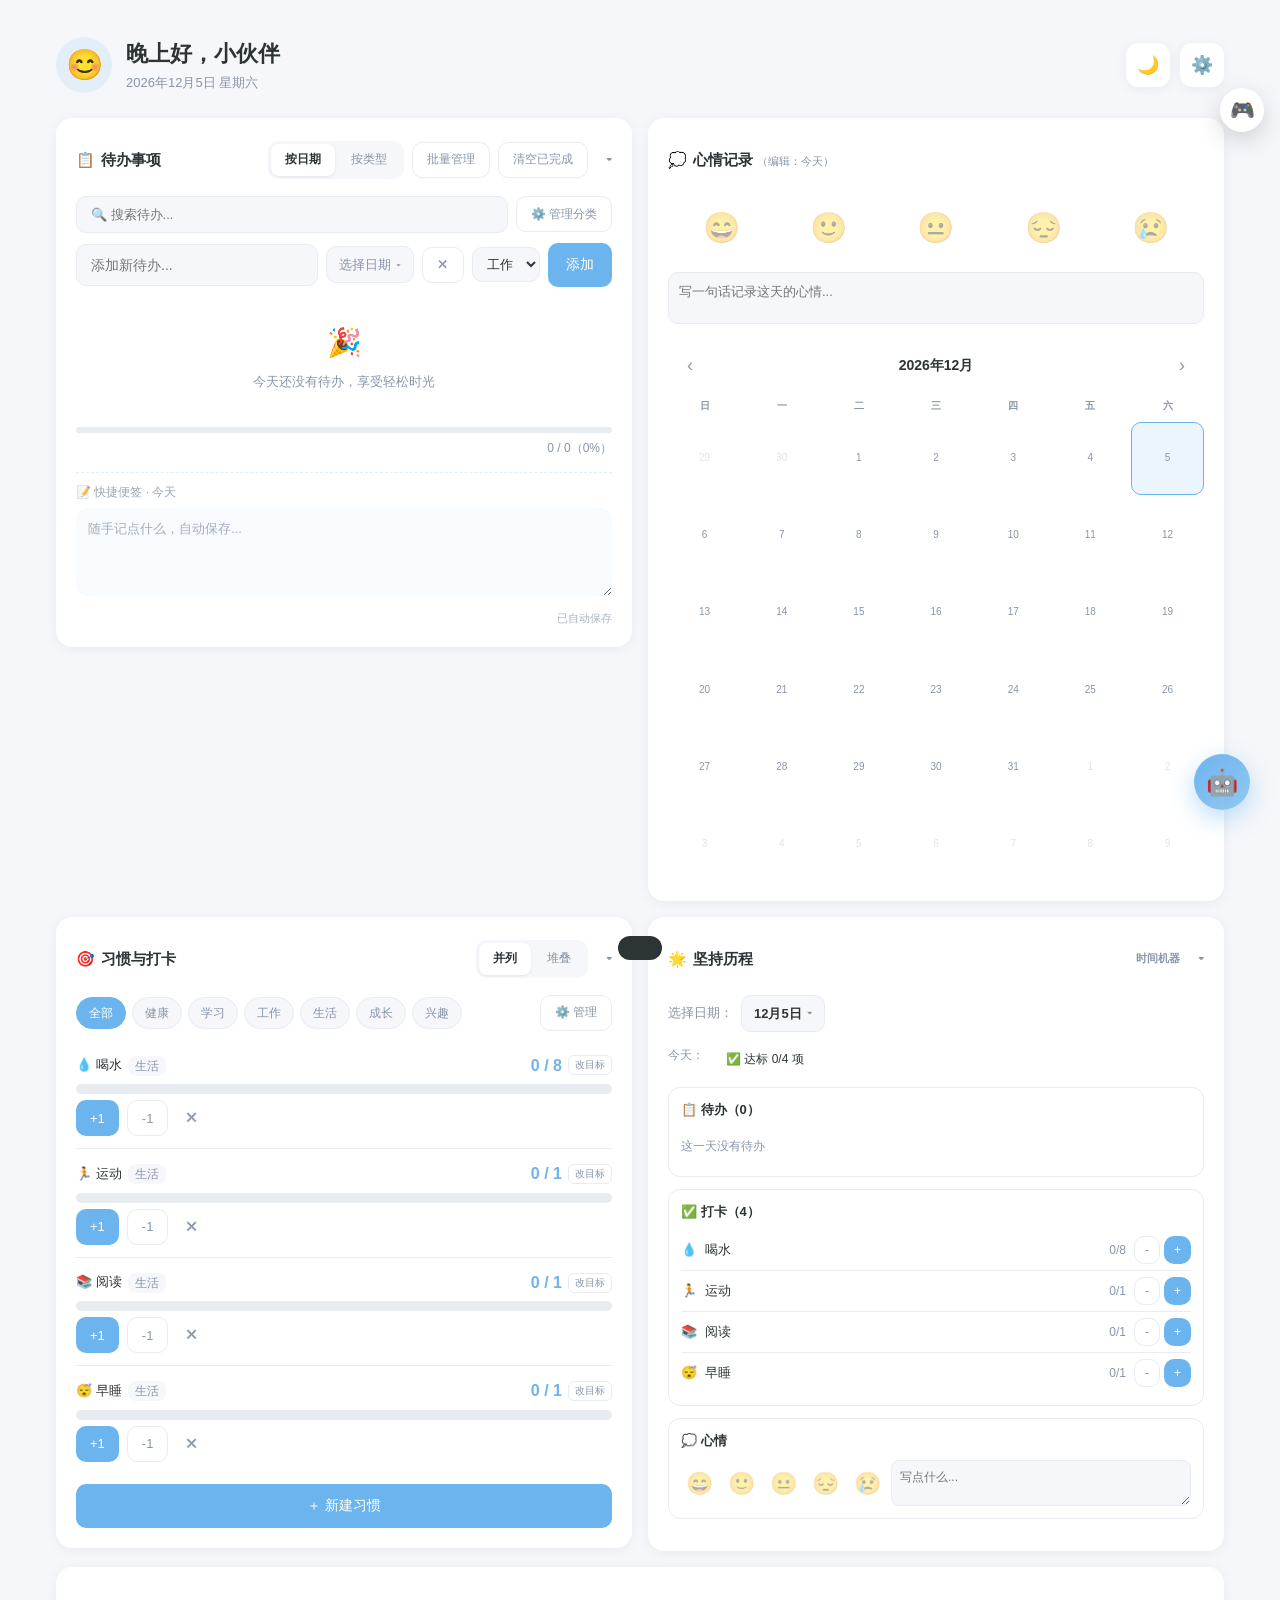
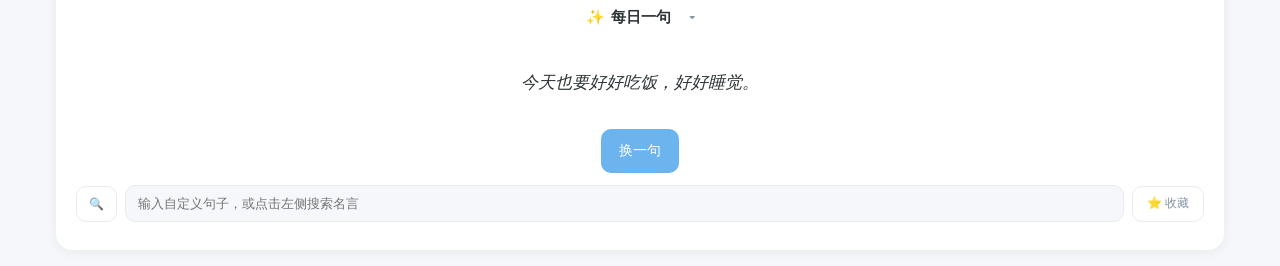
==== commit 62c13fdb: "feat: 发布前收口（数据快照 / 自定义日期控件 / 旅行卡复用 / 全局错误兜底）" ====
--- a/index.html
+++ b/index.html
@@ -237,7 +237,13 @@
       </div>
       <div class="todo-input-row">
         <input type="text" id="todoInput" placeholder="添加新待办..." maxlength="50" enterkeyhint="done">
-        <input type="date" id="todoDate" title="选定日期：下方只显示该日的待办；留空显示全部">
+        <!-- 【2026.11.27 改】原生日期框只做数据源，视觉换成中文标签 + 弹层日历（core/datepicker.js） -->
+        <div class="date-picker">
+          <input type="date" id="todoDate" class="date-picker-native" title="选定日期：下方只显示该日的待办；留空显示全部">
+          <button type="button" class="date-picker-display" id="todoDateDisplay" aria-haspopup="dialog">
+            <span id="todoDateText">选择日期</span><span class="date-picker-icon">▾</span>
+          </button>
+        </div>
         <button class="btn btn-ghost btn-sm" id="clearTodoDateBtn" type="button" title="清除该选定日期的所有待办">✕</button>
         <select class="todo-type-select" id="todoTypeSelect">
           <option value="工作">工作</option>
@@ -325,7 +331,13 @@
         <!-- 日期选择器 -->
         <div class="journey-date-row">
           <label style="font-size:13px;color:var(--text-secondary)">选择日期：</label>
-          <input type="date" id="journeyDate">
+          <!-- 【2026.11.27 改】与待办同一套自定义日期控件，原生框只做数据源（core/datepicker.js） -->
+          <div class="date-picker">
+            <input type="date" id="journeyDate" class="date-picker-native" title="切换坚持历程查看的日期">
+            <button type="button" class="date-picker-display" id="journeyDateDisplay" aria-haspopup="dialog">
+              <span id="journeyDateText">选择日期</span><span class="date-picker-icon">▾</span>
+            </button>
+          </div>
         </div>
         <!-- 当日汇总标签 -->
         <div class="journey-summary" id="journeySummary"></div>
@@ -466,6 +478,31 @@
     <div class="setting-row"><span class="setting-label">✨ 每日一句</span><div class="toggle on" data-module="quote"></div></div>
     <div class="setting-row"><span class="setting-label">📝 便签</span><div class="toggle on" data-module="note"></div></div>
     <div class="setting-row"><span class="setting-label">🌟 坚持历程</span><div class="toggle on" data-module="journey"></div></div>
+
+    <!-- 数据快照：每天首次打开自动存一份，可回滚 -->
+    <div class="setting-row">
+      <div>
+        <div class="setting-label">数据快照</div>
+        <div class="setting-desc" id="snapDesc">每天首次打开自动存一份，保留最近 7 天</div>
+      </div>
+      <div class="setting-control" style="display:flex;gap:6px;align-items:center;">
+        <select class="input" id="snapSelect" style="max-width:110px;"></select>
+        <button class="btn btn-ghost btn-sm" id="snapRestoreBtn">恢复</button>
+      </div>
+    </div>
+
+    <!-- 【2026.11.27 新增】最近错误：全局兜底记下的最近 5 条，出问题时先看这里（core/errors.js） -->
+    <div class="setting-row">
+      <div>
+        <div class="setting-label">最近错误</div>
+        <div class="setting-desc" id="errDesc">没有记录</div>
+      </div>
+      <div class="setting-control" style="display:flex;gap:6px;align-items:center;">
+        <button class="btn btn-ghost btn-sm" id="errShowBtn" type="button">查看</button>
+        <button class="btn btn-ghost btn-sm" id="errClearBtn" type="button">清空</button>
+      </div>
+    </div>
+    <div class="err-list" id="errList" style="display:none;"></div>
 
     <div class="settings-actions">
       <button class="btn btn-ghost" id="clearCheckinsBtn">清空所有打卡项</button>
@@ -648,9 +685,11 @@
     <button id="aiChatSend" type="button" class="btn" style="padding:9px 14px;white-space:nowrap;">发送</button>
   </div>
 </div>
+<script src="core/errors.js"></script>
 <script src="core/shared.js"></script>
 <script src="modules/game/game.js"></script>
 <script src="core/panel.js"></script>
+<script src="core/datepicker.js"></script>
 <script src="modules/ai/ai.js"></script>
 <script src="modules/life/app.js"></script>
 </body>
--- a/core/style.css
+++ b/core/style.css
@@ -464,7 +464,8 @@
 .journey-date-row {
   display: flex; align-items: center; gap: 8px; margin-bottom: 14px; flex-wrap: wrap;
 }
-.journey-date-row input[type="date"] {
+/* 只作用于裸露的原生日期框；换成自定义控件后（.date-picker-native）不再套这层边框 */
+.journey-date-row input[type="date"]:not(.date-picker-native) {
   border: 1px solid var(--border); border-radius: 10px; padding: 10px;
   font-size: 13px; background: var(--bg); color: var(--text); outline: none; color-scheme: light;
 }
@@ -2045,4 +2046,89 @@
   .pro-card { flex-wrap: wrap; }
   .pro-fav-btn { width: 100%; }
   .lol-head .my-region { margin-left: 0; }
-}+}
+
+/* ========== 【2026.11.27 新增】自定义日期选择器 ==========
+   原生 date 框里的 yyyy/mm/dd 是浏览器按语言环境渲染的占位模板，CSS 改不了内容。
+   做法：原生框视觉隐藏、只留作数据源；界面改用中文标签 + 弹层日历。 */
+.date-picker { position: relative; display: inline-flex; flex: 0 0 auto; }
+.date-picker-native {
+  position: absolute; left: 0; top: 0; width: 100%; height: 100%;
+  opacity: 0; pointer-events: none; border: 0; padding: 0; margin: 0;
+}
+.date-picker-display {
+  display: inline-flex; align-items: center; gap: 5px;
+  border: 1px solid var(--border); border-radius: 10px;
+  padding: 11px 12px; font-size: 13px; line-height: 1;
+  background: var(--bg); color: var(--text-secondary);
+  font-family: inherit; cursor: pointer; white-space: nowrap;
+  transition: border-color .2s, color .2s;
+}
+.date-picker-display.has-value { color: var(--text); font-weight: 600; }
+.date-picker-display:active { border-color: var(--primary); }
+.date-picker-icon { font-size: 10px; color: var(--text-secondary); }
+
+.dp-pop {
+  position: fixed; z-index: 5000; display: none;
+  /* 宽度随视口走：小屏占屏比大、大屏封顶，不写死像素；max-width 是硬兜底 */
+  width: clamp(258px, 88vw, 300px); max-width: calc(100vw - 16px); padding: 12px 12px 10px;
+  background: var(--card-bg); color: var(--text);
+  border: 1px solid var(--border); border-radius: 14px;
+  box-shadow: var(--shadow-hover); box-sizing: border-box;
+}
+.dp-pop.show { display: block; }
+.dp-head { display: flex; align-items: center; justify-content: space-between; margin-bottom: 6px; }
+.dp-nav {
+  width: 32px; height: 32px; border: 0; background: transparent; color: var(--text-secondary);
+  font-size: 18px; line-height: 1; border-radius: 8px; cursor: pointer; font-family: inherit;
+}
+.dp-nav:active { background: var(--primary-light); color: var(--primary); }
+.dp-title { font-size: 14px; font-weight: 600; letter-spacing: .5px; }
+.dp-week { display: grid; grid-template-columns: repeat(7, 1fr); margin-bottom: 2px; }
+.dp-week span { text-align: center; font-size: 11px; color: var(--text-secondary); padding: 3px 0; }
+.dp-grid { display: grid; grid-template-columns: repeat(7, 1fr); gap: 2px; }
+.dp-cell {
+  height: 34px; border: 0; background: transparent; color: var(--text);
+  font-size: 13px; border-radius: 8px; cursor: pointer; font-family: inherit;
+  transition: background .15s;
+}
+.dp-cell:active { background: var(--primary-light); }
+.dp-cell-weekend { color: var(--text-secondary); }
+.dp-cell-out { color: var(--text-secondary); opacity: .4; }
+.dp-cell-today { box-shadow: inset 0 0 0 1px var(--primary); }
+.dp-cell-sel { background: var(--primary); color: #fff; font-weight: 600; opacity: 1; }
+.dp-foot { display: flex; gap: 8px; margin-top: 10px; }
+.dp-quick {
+  flex: 1; border: 1px solid var(--border); background: transparent; color: var(--text);
+  border-radius: 9px; padding: 7px 0; font-size: 12px; cursor: pointer; font-family: inherit;
+}
+.dp-quick:active { border-color: var(--primary); color: var(--primary); }
+
+/* ============================================================
+   【2026.11.27 新增】全局错误兜底（对应 core/errors.js）
+   .err-bar  顶部黄条：出错即时提示，可手动关掉
+   .err-list 设置面板里的历史记录：最近 5 条
+   ============================================================ */
+.err-bar {
+  position: fixed; left: 0; right: 0; top: 0; z-index: 6000;
+  display: none; align-items: center; gap: 10px;
+  padding: 9px 14px; font-size: 12px; line-height: 1.5;
+  background: #FFF4CC; color: #6B4E00; border-bottom: 1px solid #E5D089;
+  box-shadow: 0 2px 8px rgba(0, 0, 0, .06);
+}
+.err-bar.show { display: flex; }
+.err-bar-text { flex: 1 1 auto; min-width: 0; word-break: break-all; }
+.err-bar-close {
+  flex: 0 0 auto; border: 0; background: transparent; color: inherit;
+  font-size: 15px; line-height: 1; padding: 4px 6px; cursor: pointer; font-family: inherit;
+}
+[data-theme="dark"] .err-bar { background: #3D300F; color: #F1DC96; border-bottom-color: #5A4720; }
+
+.err-list { padding: 2px 0 10px; }
+.err-item {
+  font-size: 11px; line-height: 1.6; color: var(--text-secondary);
+  border-left: 2px solid var(--primary-light);
+  padding: 5px 0 5px 8px; margin-bottom: 6px; word-break: break-all;
+}
+.err-item b { color: var(--text); font-weight: 600; }
+.err-dim { opacity: .7; }
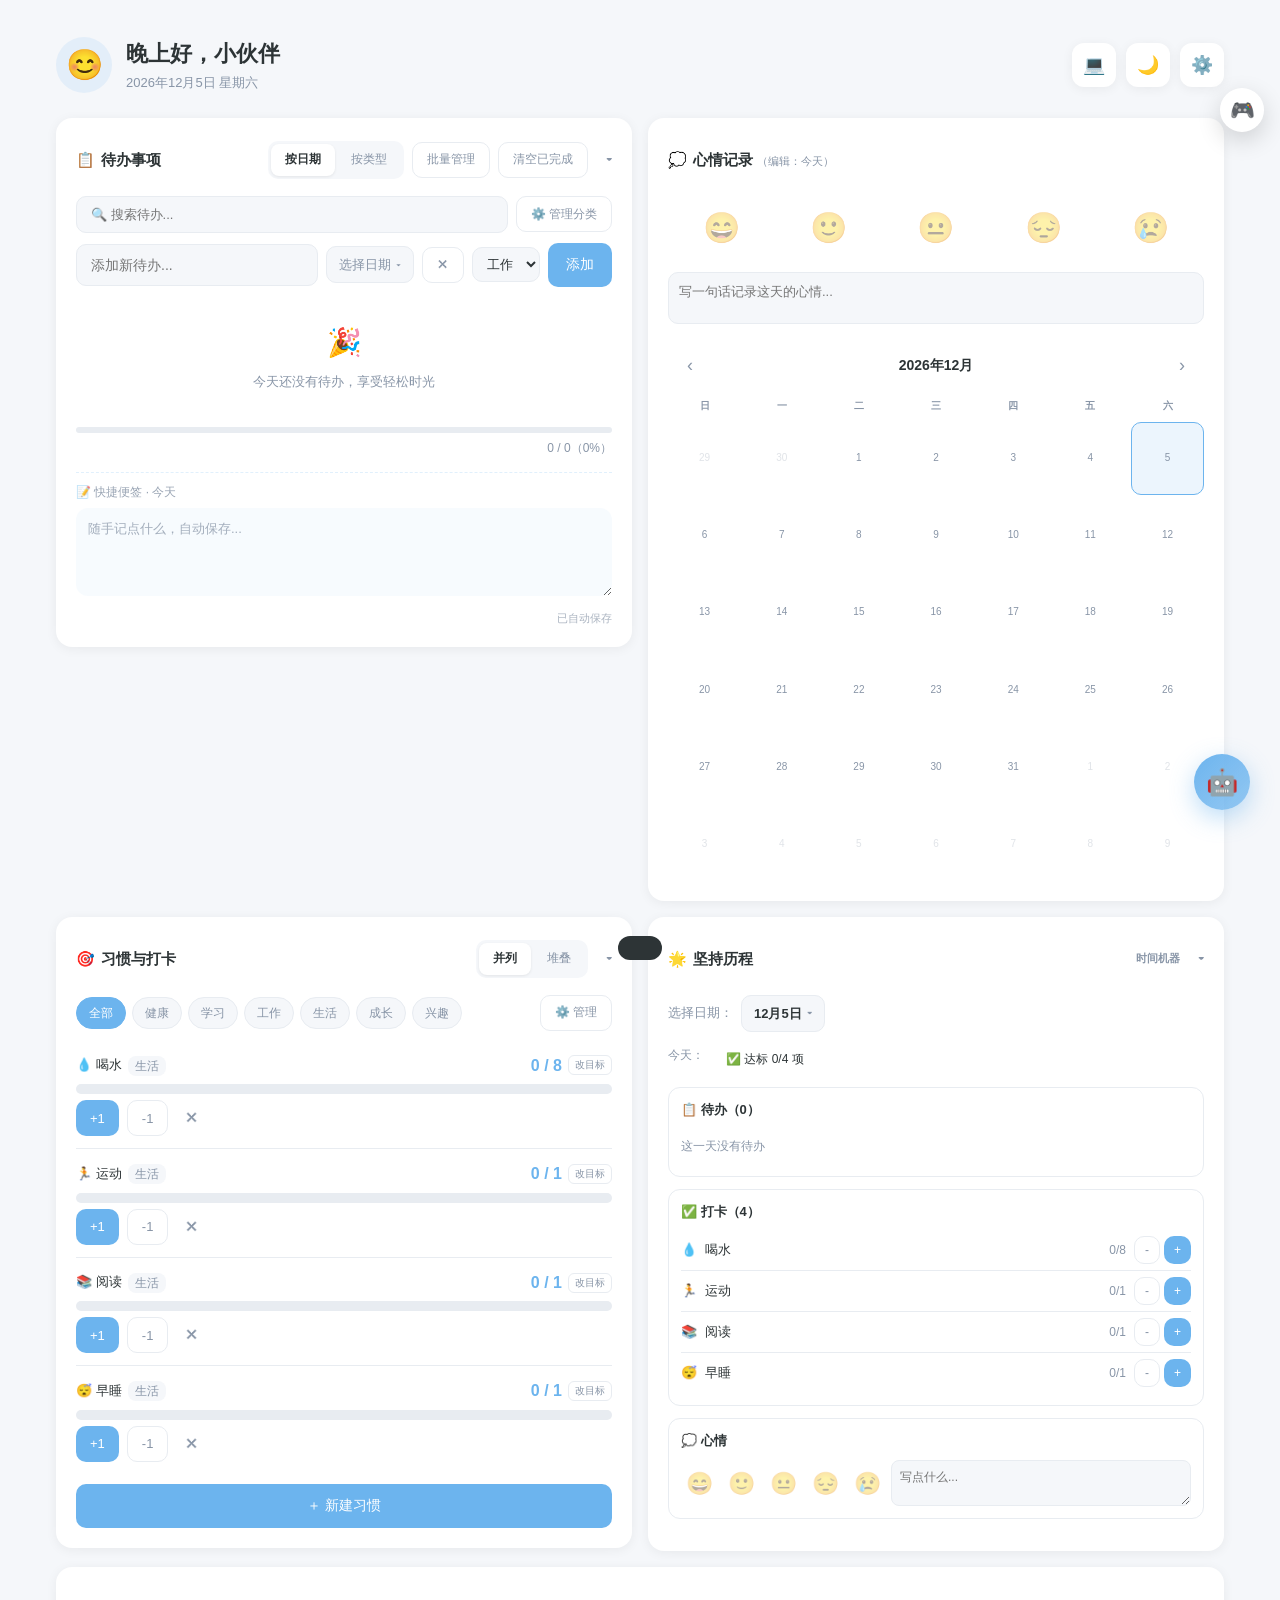
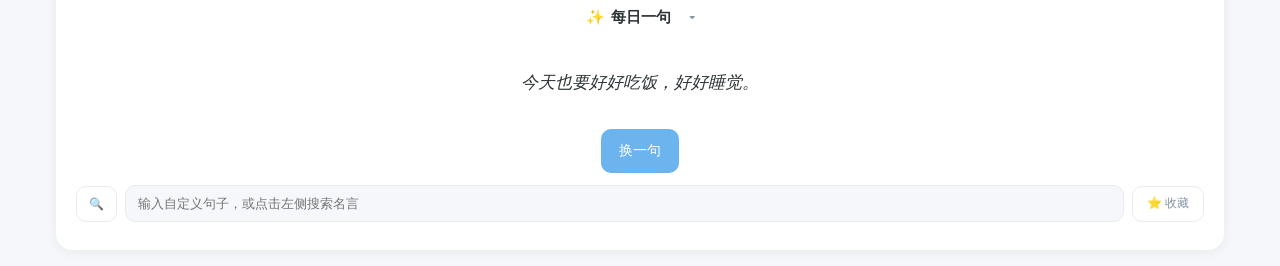
==== commit dd6b31be: "feat: 新增下载页（网页版/电脑版二选一）并挂电脑版安装包" ====
--- a/index.html
+++ b/index.html
@@ -18,6 +18,7 @@
       </div>
     </div>
     <div class="header-right">
+      <button class="icon-btn" id="downloadBtn" title="下载电脑版" onclick="location.href='download.html'">💻</button>
       <button class="icon-btn" id="themeToggle" title="切换深浅色">🌙</button>
       <button class="icon-btn" id="settingsBtn" title="设置">⚙️</button>
     </div>
